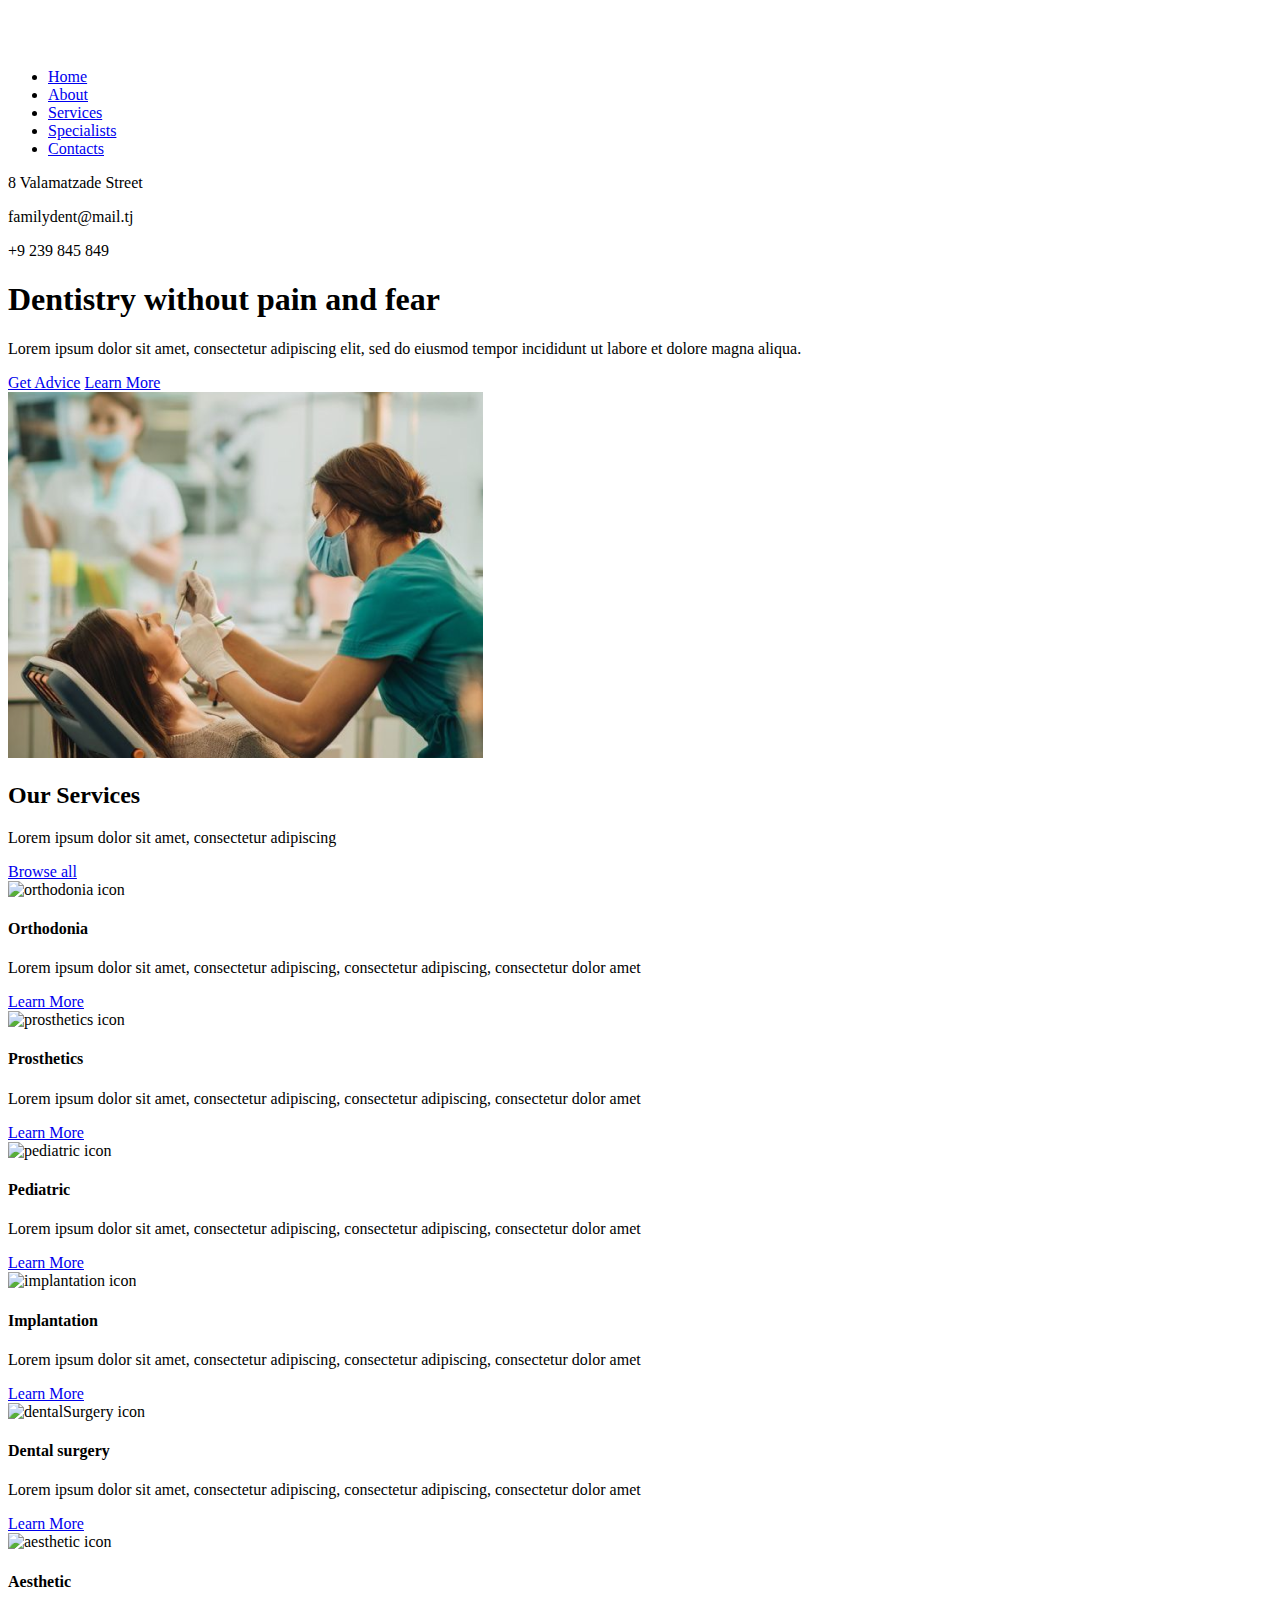
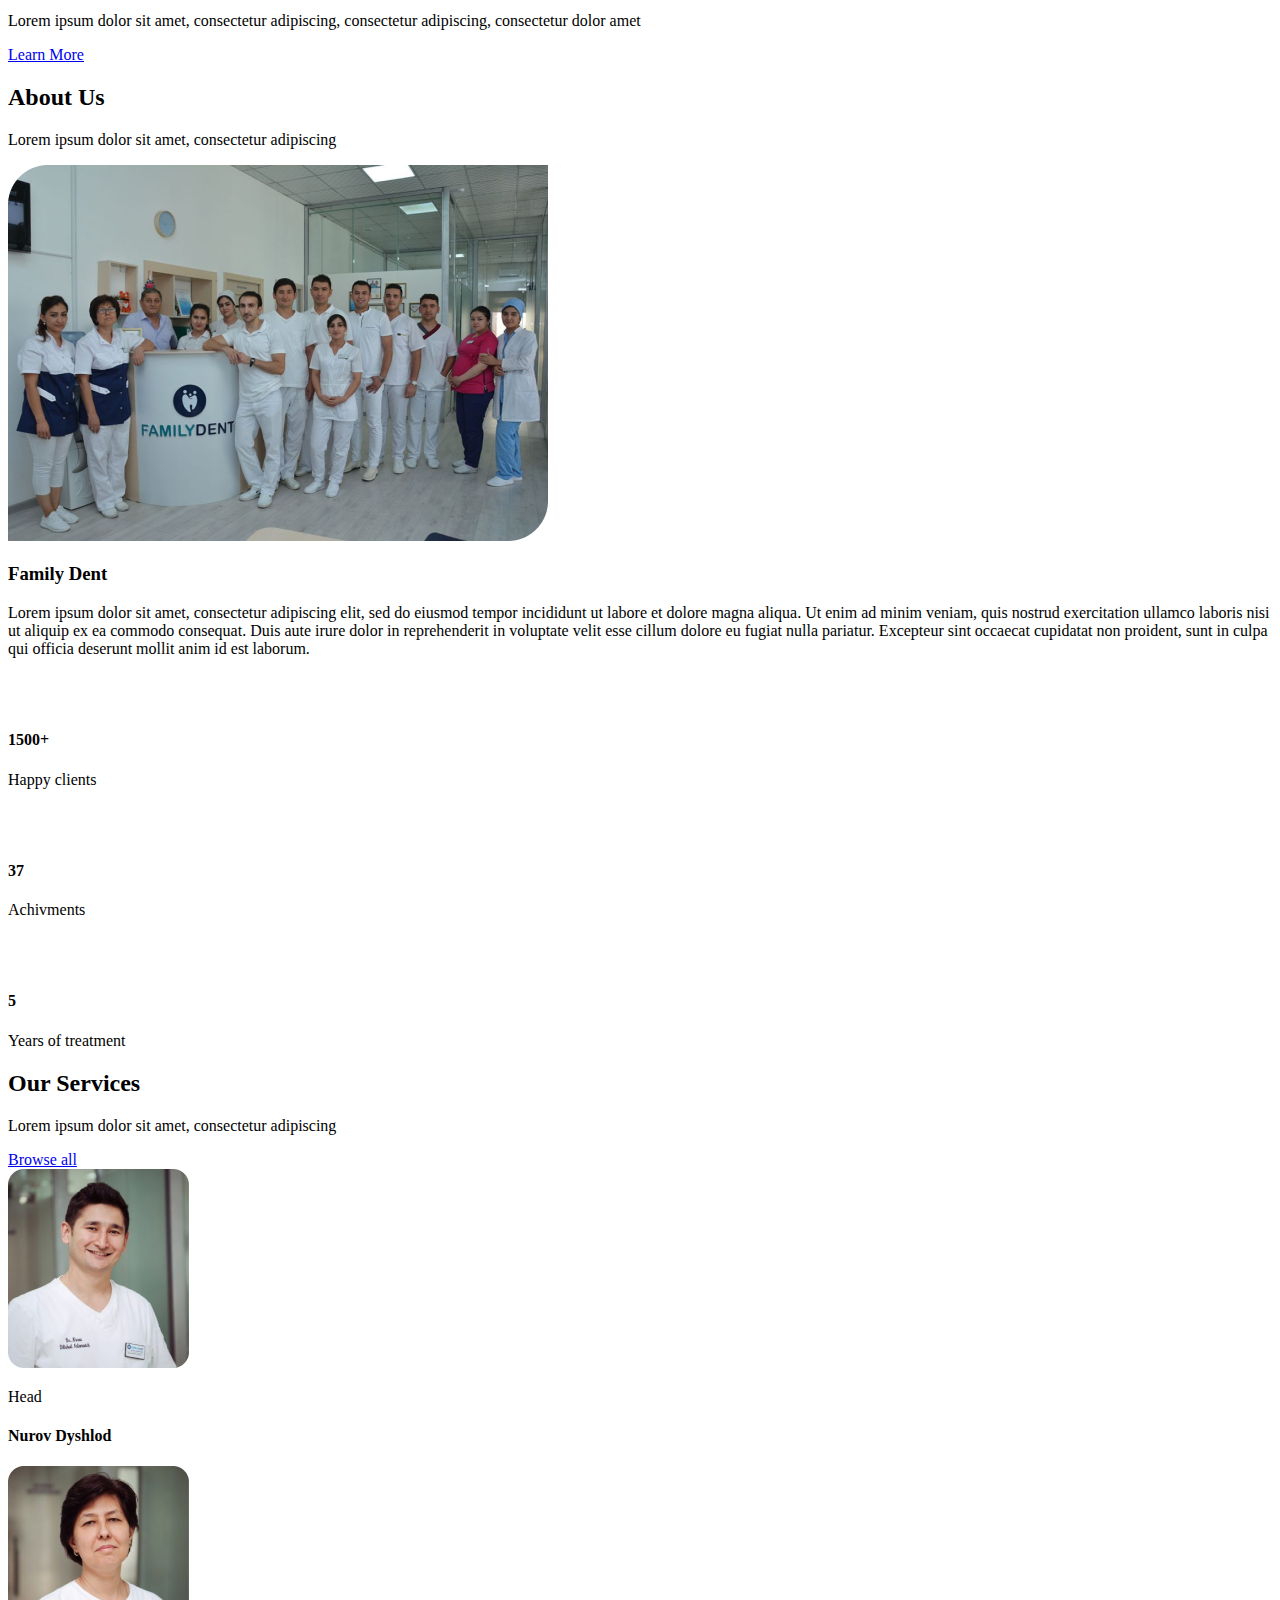
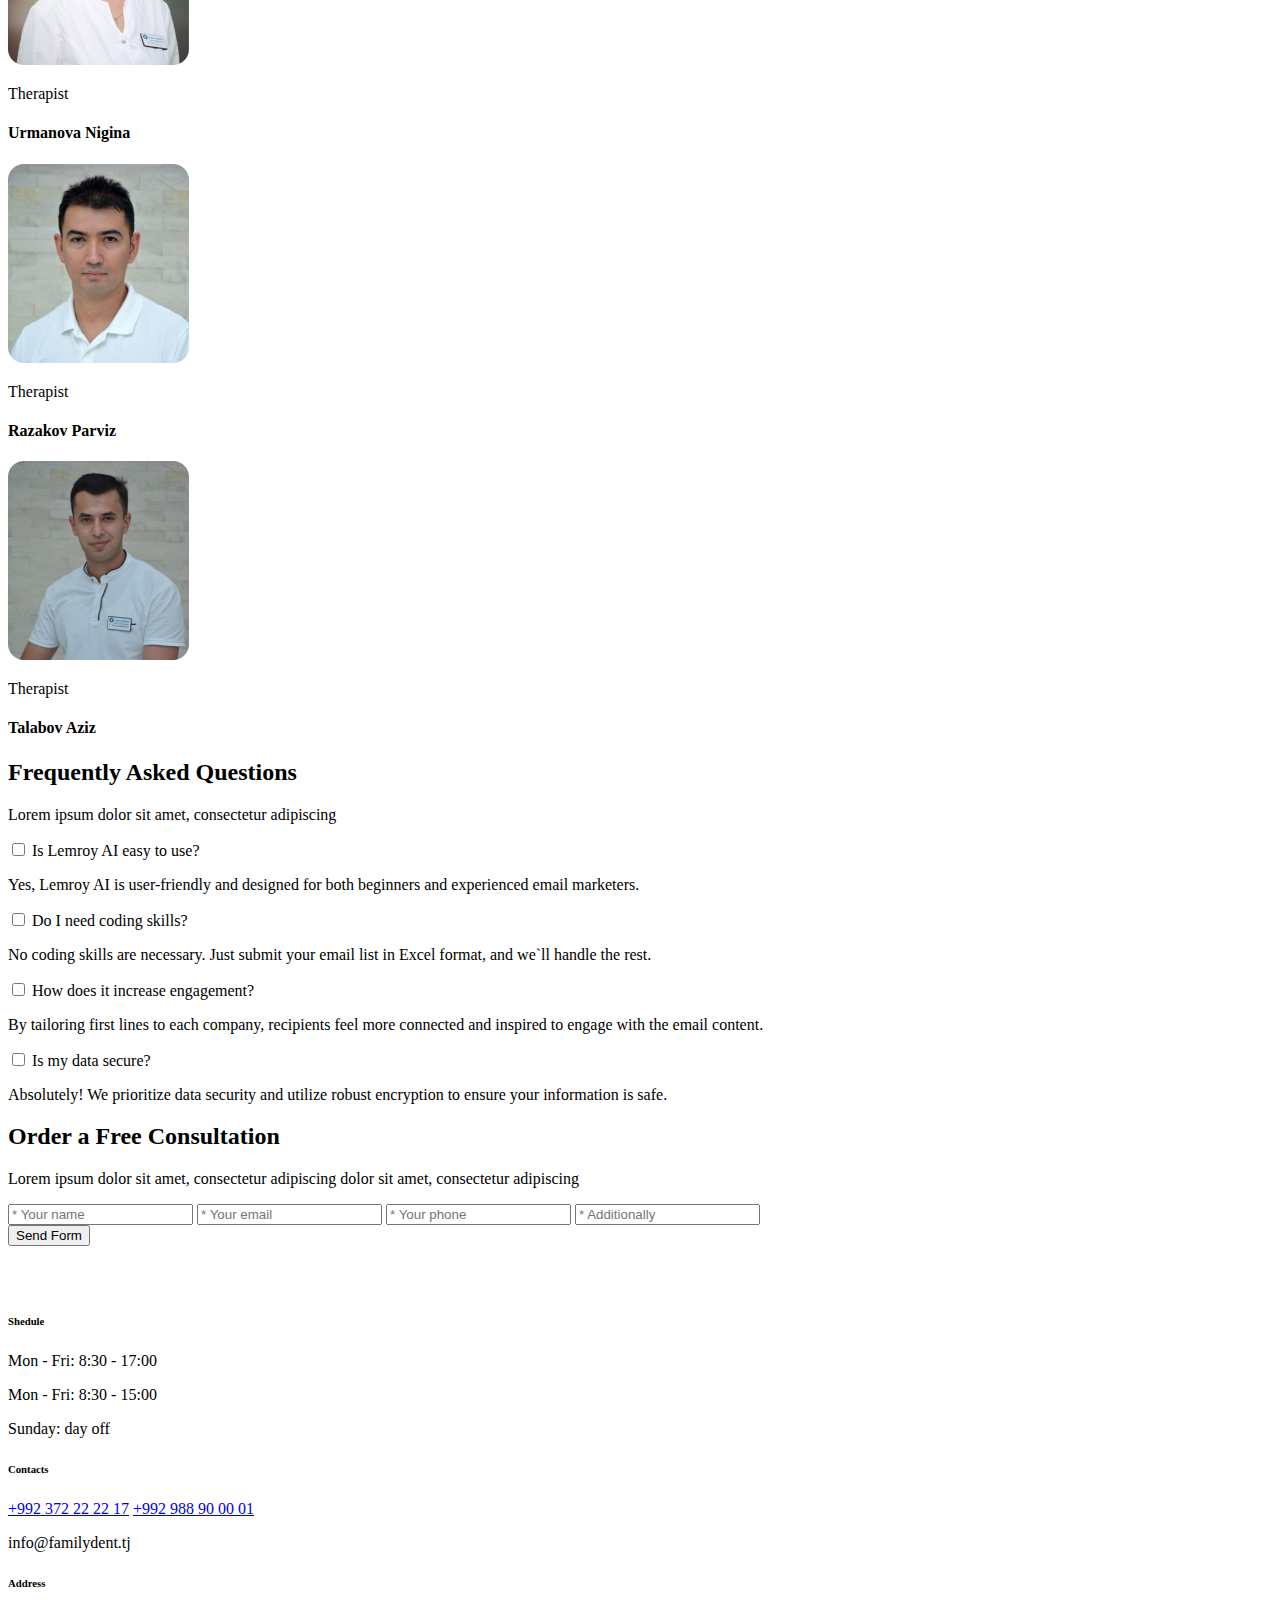
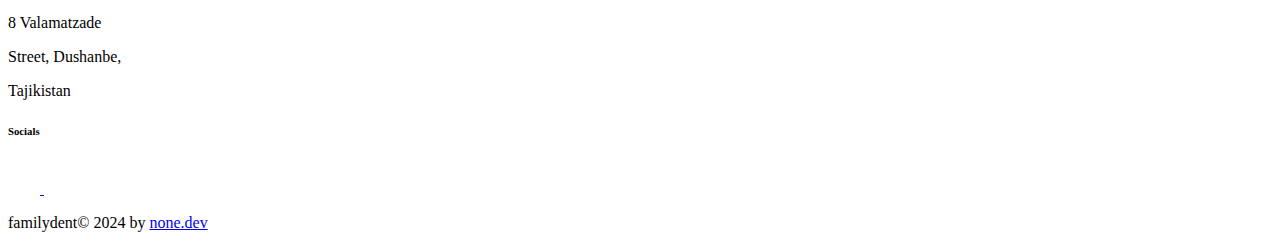
==== index.html @ 188c34fc "Write structure for home page" ====
<!DOCTYPE html>
<html lang="en">
  <head>
    <meta charset="UTF-8" />
    <meta name="viewport" content="width=device-width, initial-scale=1.0" />
    <title>Family Dent | Home</title>
    <link rel="preconnect" href="https://fonts.googleapis.com" />
    <link rel="preconnect" href="https://fonts.gstatic.com" crossorigin />
    <link
      href="https://fonts.googleapis.com/css2?family=Comfortaa:wght@300;400;500;600;700&family=Montserrat:wght@300;400&display=swap"
      rel="stylesheet"
    />
    <link rel="stylesheet" href="styles/specification.css" />
    <link rel="stylesheet" href="styles/styles.css" />
    <link rel="stylesheet" href="styles/responsive.css" />
  </head>
  <body>
    <header>
      <nav class="nav">
        <div class="container">
          <div class="nav__wrapper">
            <a href="/" class="nav__logo-link">
              <img src="images/Logo.svg" alt="logo" class="logo" />
            </a>

            <ul class="nav__links-wrapper">
              <li><a href="/" class="nav__links">Home</a></li>
              <li><a href="/about" class="nav__links">About</a></li>
              <li><a href="/services" class="nav__links">Services</a></li>
              <li><a href="/specialists" class="nav__links">Specialists</a></li>
              <li><a href="/contacts" class="nav__links">Contacts</a></li>
            </ul>

            <div class="nav__contactInfo">
              <p>8 Valamatzade Street</p>
              <p>familydent@mail.tj</p>
              <p>+9 239 845 849</p>
            </div>
          </div>
        </div>
      </nav>
    </header>

    <main>
      <!-- Offer -->

      <section class="offer">
        <div class="container">
          <div class="offer__wrapper">
            <div class="offer__info">
              <h1>Dentistry without pain and fear</h1>
              <p class="subtitle-white offer__subtitle">
                Lorem ipsum dolor sit amet, consectetur adipiscing elit, sed do
                eiusmod tempor incididunt ut labore et dolore magna aliqua.
              </p>
              <a href="#consultation" class="button-main">Get Advice</a>
              <a href="#about" class="button-ghost">Learn More</a>
            </div>

            <div class="offer__image-wrapper">
              <img src="images/index/offerImage.png" alt="dentistry image" class="offer__image"/>
            </div>
          </div>
        </div>
      </section>

      <!-- Services -->

      <section>
        <div class="container">
          <div class="block-head">
            <div class="block-head-info">
              <h2>Our Services</h2>
              <p class="subtitle-black">
                Lorem ipsum dolor sit amet, consectetur adipiscing
              </p>
            </div>
            <a href="/services" class="button-link">Browse all</a>
          </div>
          <div class="services__wrapper">
            <div class="services__block">
              <div class="services__block-head">
                <img src="images/orthodonia" alt="orthodonia icon" />
                <h4>Orthodonia</h4>
              </div>
              <p class="subtitle-white">
                Lorem ipsum dolor sit amet, consectetur adipiscing, consectetur
                adipiscing, consectetur dolor amet
              </p>
              <a href="/service-orthodonia" class="button-main">Learn More</a>
            </div>

            <div class="services__block">
              <div class="services__block-head">
                <img src="images/prosthetics" alt="prosthetics icon" />
                <h4>Prosthetics</h4>
              </div>
              <p class="subtitle-white">
                Lorem ipsum dolor sit amet, consectetur adipiscing, consectetur
                adipiscing, consectetur dolor amet
              </p>
              <a href="/service-prosthetics" class="button-main">Learn More</a>
            </div>

            <div class="services__block">
              <div class="services__block-head">
                <img src="images/pediatric " alt="pediatric icon" />
                <h4>Pediatric</h4>
              </div>
              <p class="subtitle-white">
                Lorem ipsum dolor sit amet, consectetur adipiscing, consectetur
                adipiscing, consectetur dolor amet
              </p>
              <a href="/service-pediatric" class="button-main">Learn More</a>
            </div>

            <div class="services__block">
              <div class="services__block-head">
                <img src="images/implantation" alt="implantation icon" />
                <h4>Implantation</h4>
              </div>
              <p class="subtitle-white">
                Lorem ipsum dolor sit amet, consectetur adipiscing, consectetur
                adipiscing, consectetur dolor amet
              </p>
              <a href="/service-implantation" class="button-main">Learn More</a>
            </div>

            <div class="services__block">
              <div class="services__block-head">
                <img src="images/dentalSurgery" alt="dentalSurgery icon" />
                <h4>Dental surgery</h4>
              </div>
              <p class="subtitle-white">
                Lorem ipsum dolor sit amet, consectetur adipiscing, consectetur
                adipiscing, consectetur dolor amet
              </p>
              <a href="/service-dentalSurgery" class="button-main"
                >Learn More</a
              >
            </div>

            <div class="services__block">
              <div class="services__block-head">
                <img src="images/aesthetic" alt="aesthetic icon" />
                <h4>Aesthetic</h4>
              </div>
              <p class="subtitle-white">
                Lorem ipsum dolor sit amet, consectetur adipiscing, consectetur
                adipiscing, consectetur dolor amet
              </p>
              <a href="/service-aesthetic" class="button-main">Learn More</a>
            </div>
          </div>
        </div>
      </section>

      <!-- About -->

      <section>
        <div class="container">
          <div class="about__head">
            <h2>About Us</h2>
            <p class="subtitle-white">
              Lorem ipsum dolor sit amet, consectetur adipiscing
            </p>
          </div>

          <div class="about__wrapper">
            <div class="about__image-wrapper">
              <img
                src="images/index/AboutImage.png"
                alt="dentistry specialists image"
              />
            </div>

            <div class="about__info-wrapper">
              <h3>Family Dent</h3>
              <p class="subtitlse-white">
                Lorem ipsum dolor sit amet, consectetur adipiscing elit, sed do
                eiusmod tempor incididunt ut labore et dolore magna aliqua. Ut
                enim ad minim veniam, quis nostrud exercitation ullamco laboris
                nisi ut aliquip ex ea commodo consequat. Duis aute irure dolor
                in reprehenderit in voluptate velit esse cillum dolore eu fugiat
                nulla pariatur. Excepteur sint occaecat cupidatat non proident,
                sunt in culpa qui officia deserunt mollit anim id est laborum.
              </p>
              <div class="about__stats-wrapper">
                <div class="about__stats">
                  <img
                    src="images/icons/earth.png"
                    alt="earth icon"
                    class="about__stats-icon"
                  />
                  <div class="about__stats-info">
                    <h4>1500+</h4>
                    <p class="subtitles-white">Happy clients</p>
                  </div>
                </div>

                <div class="about__stats">
                  <img
                    src="images/icons/achivements.png"
                    alt="achivments icon"
                    class="about__stats-icon"
                  />
                  <div class="about__stats-info">
                    <h4>37</h4>
                    <p class="subtitles-white">Achivments</p>
                  </div>
                </div>

                <div class="about__stats">
                  <img
                    src="images/icons/heart-hand.png"
                    alt="heart-hand icon"
                    class="about__stats-icon"
                  />
                  <div class="about__stats-info">
                    <h4>5</h4>
                    <p class="subtitles-white">Years of treatment</p>
                  </div>
                </div>
              </div>
            </div>
          </div>
        </div>
      </section>

      <!-- Staff -->

      <section>
        <div class="container">
          <div class="block-head">
            <div class="block-head-info">
              <h2>Our Services</h2>
              <p class="subtitle-black">
                Lorem ipsum dolor sit amet, consectetur adipiscing
              </p>
            </div>
            <a href="/specialists" class="button-link">Browse all</a>
          </div>
          <div class="staff__wrapper">
            <div class="staff__block">
              <img
                src="images/specialists/NurovDyshlod.jpg"
                alt="Nurov Dyshlod"
              />
              <p class="sbutitle-white">Head</p>
              <h4 class="staff__block-title">Nurov Dyshlod</h4>
            </div>

            <div class="staff__block">
              <img
                src="images/specialists/UrmanovaNigina.jpg"
                alt="Urmanova Nigina"
              />
              <p class="sbutitle-white">Therapist</p>
              <h4 class="staff__block-title">Urmanova Nigina</h4>
            </div>

            <div class="staff__block">
              <img
                src="images/specialists/RazakovParviz.jpg"
                alt="Razakov Parviz "
              />
              <p class="sbutitle-white">Therapist</p>
              <h4 class="staff__block-title">Razakov Parviz</h4>
            </div>

            <div class="staff__block">
              <img
                src="images/specialists/TalabovAziz.jpg"
                alt="Talabov Aziz"
              />
              <p class="sbutitle-white">Therapist</p>
              <h4 class="staff__block-title">Talabov Aziz</h4>
            </div>
          </div>
        </div>
      </section>

      <!-- FAQ -->

      <section>
        <div class="container">
          <h2>Frequently Asked Questions</h2>
          <p class="subtitle-black">
            Lorem ipsum dolor sit amet, consectetur adipiscing
          </p>
          <div class="accordion">
            <div class="tab">
              <input type="checkbox" name="accordion-1" id="cb1" />
              <label for="cb1" class="tab__label"
                >Is Lemroy AI easy to use?</label
              >
              <div class="tab__content">
                <p>
                  Yes, Lemroy AI is user-friendly and designed for both
                  beginners and experienced email marketers.
                </p>
              </div>
            </div>
            <div class="tab">
              <input type="checkbox" name="accordion-1" id="cb2" />
              <label for="cb2" class="tab__label"
                >Do I need coding skills?</label
              >
              <div class="tab__content">
                <p>
                  No coding skills are necessary. Just submit your email list in
                  Excel format, and we`ll handle the rest.
                </p>
              </div>
            </div>
            <div class="tab">
              <input type="checkbox" name="accordion-1" id="cb3" />
              <label for="cb3" class="tab__label"
                >How does it increase engagement?</label
              >
              <div class="tab__content">
                <p>
                  By tailoring first lines to each company, recipients feel more
                  connected and inspired to engage with the email content.
                </p>
              </div>
            </div>
            <div class="tab">
              <input type="checkbox" name="accordion-1" id="cb4" />
              <label for="cb4" class="tab__label">Is my data secure?</label>
              <div class="tab__content">
                <p>
                  Absolutely! We prioritize data security and utilize robust
                  encryption to ensure your information is safe.
                </p>
              </div>
            </div>
          </div>
        </div>
      </section>

      <!-- Call -->

      <section id="consultation">
        <div class="container">
          <div class="call__head">
            <h2>Order a Free Consultation</h2>
            <p class="subtitle-white">
              Lorem ipsum dolor sit amet, consectetur adipiscing dolor sit amet,
              consectetur adipiscing
            </p>
          </div>

          <form class="call__form">
            <div class="call__form-wrapper">
              <input
                type="text"
                placeholder="* Your name"
                class="call__form-input"
              />
              <input
                type="text"
                placeholder="* Your email"
                class="call__form-input"
              />
              <input
                type="text"
                placeholder="* Your phone"
                class="call__form-input"
              />
              <input
                type="text"
                placeholder="* Additionally"
                class="call__form-input"
              />
            </div>
            <button class="button-main">Send Form</button>
          </form>
        </div>
      </section>
    </main>

    <footer>
      <div class="container">
        <div class="footer__wrapper">
          <a href="/" class="nav__logo-link">
            <img src="images/Logo.svg" alt="logo" class="logo" />
          </a>
          <div>
            <h6>Shedule</h6>
            <p class="subtitle-white">Mon - Fri: 8:30 - 17:00</p>
            <p class="subtitle-white">Mon - Fri: 8:30 - 15:00</p>
            <p class="subtitle-white">Sunday: day off</p>
          </div>
          <div>
            <h6>Contacts</h6>
            <a href="tel:+992372222217" class="subtitle-white"
              >+992 372 22 22 17</a
            >
            <a href="tel:+992988900001" class="subtitle-white"
              >+992 988 90 00 01</a
            >
            <p class="subtitle-white">info@familydent.tj</p>
          </div>
          <div>
            <h6>Address</h6>
            <p class="subtitle-white">8 Valamatzade</p>
            <p class="subtitle-white">Street, Dushanbe,</p>
            <p class="subtitle-white">Tajikistan</p>
          </div>
          <div>
            <h6>Socials</h6>
            <a target="_blank" href="/" class="">
              <img src="images/icons/instagram.png" alt="instagram icon" class="footer__icon" />
            </a>
            <a target="_blank" href="/" class="">
              <img src="images/icons/facebook.png" alt="facebook icon" class="footer__icon" />
            </a>
          </div>
        </div>
        <div class="footer__line"></div>
        <p class="subtitle-white">familydent© 2024 by <a target="_blank" href="https://t.me/nonedevv">none.dev</a></p>
      </div>
    </footer>
  </body>
</html>
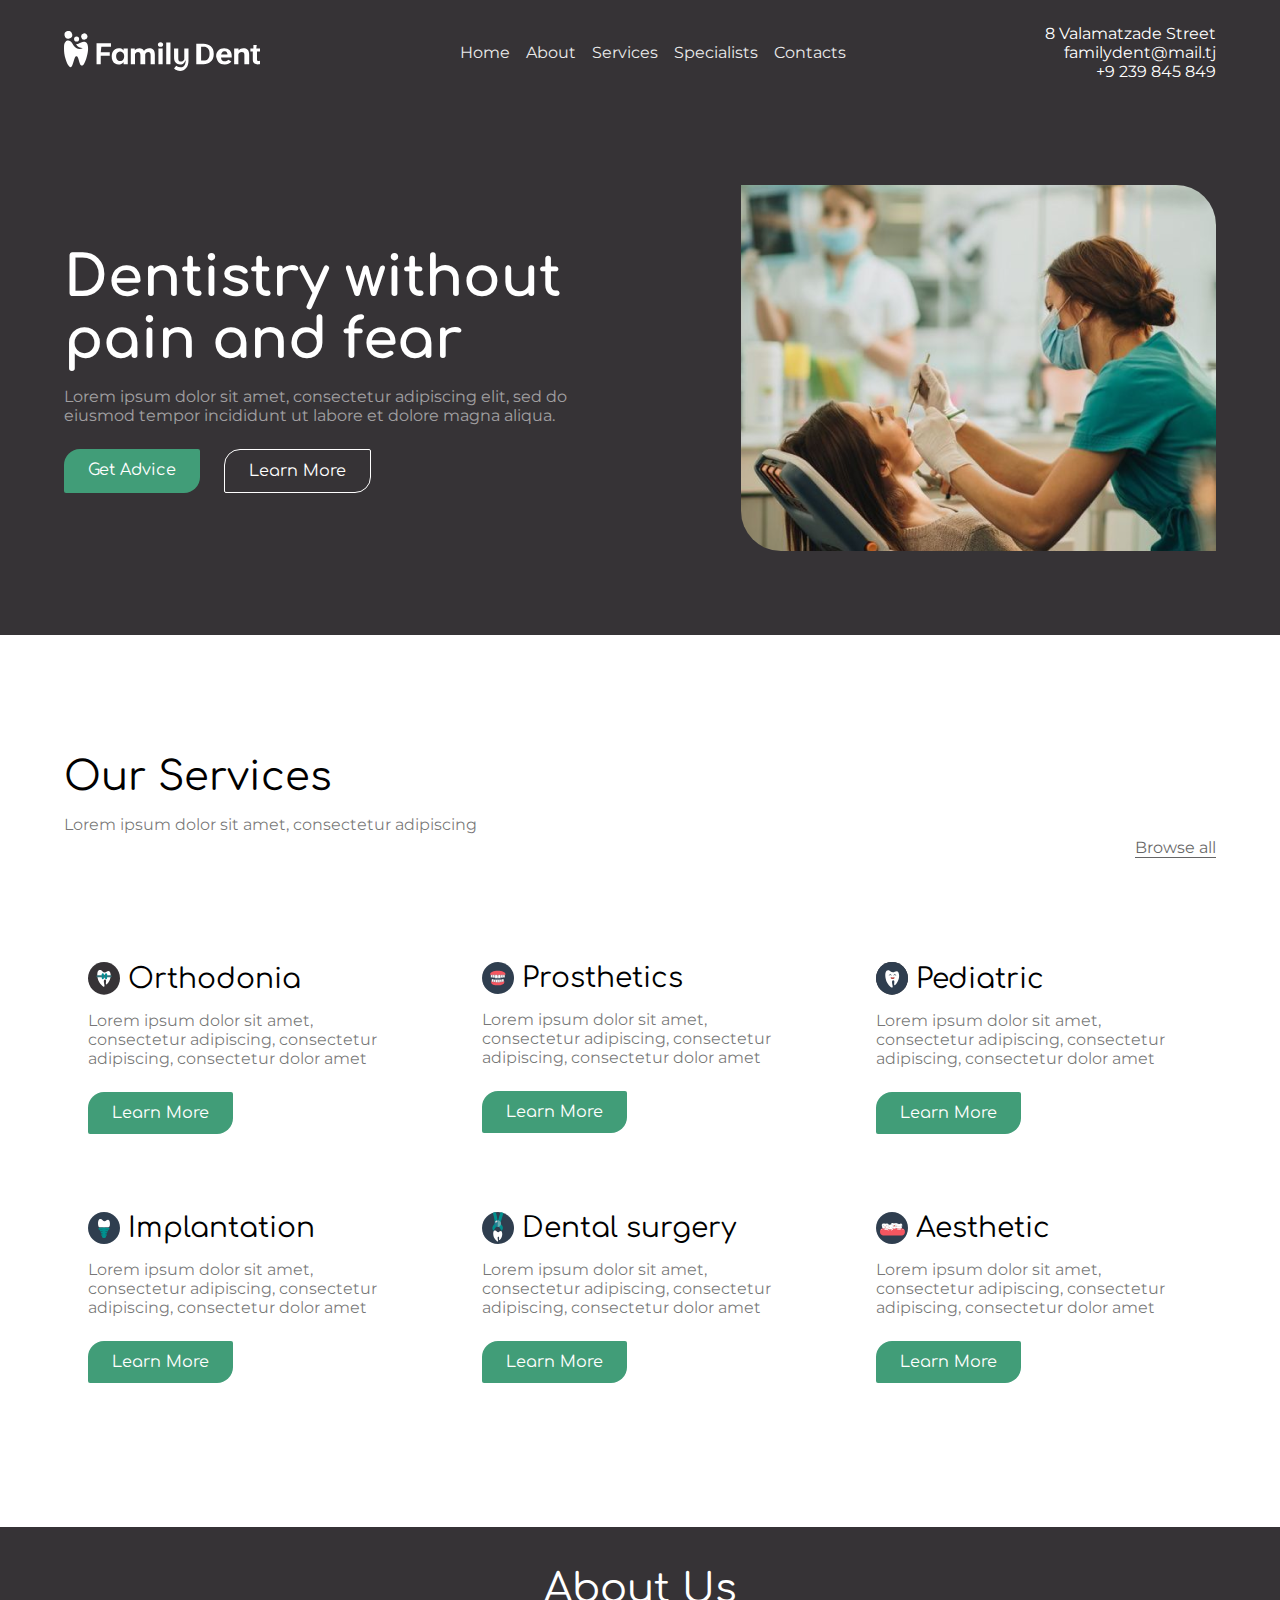
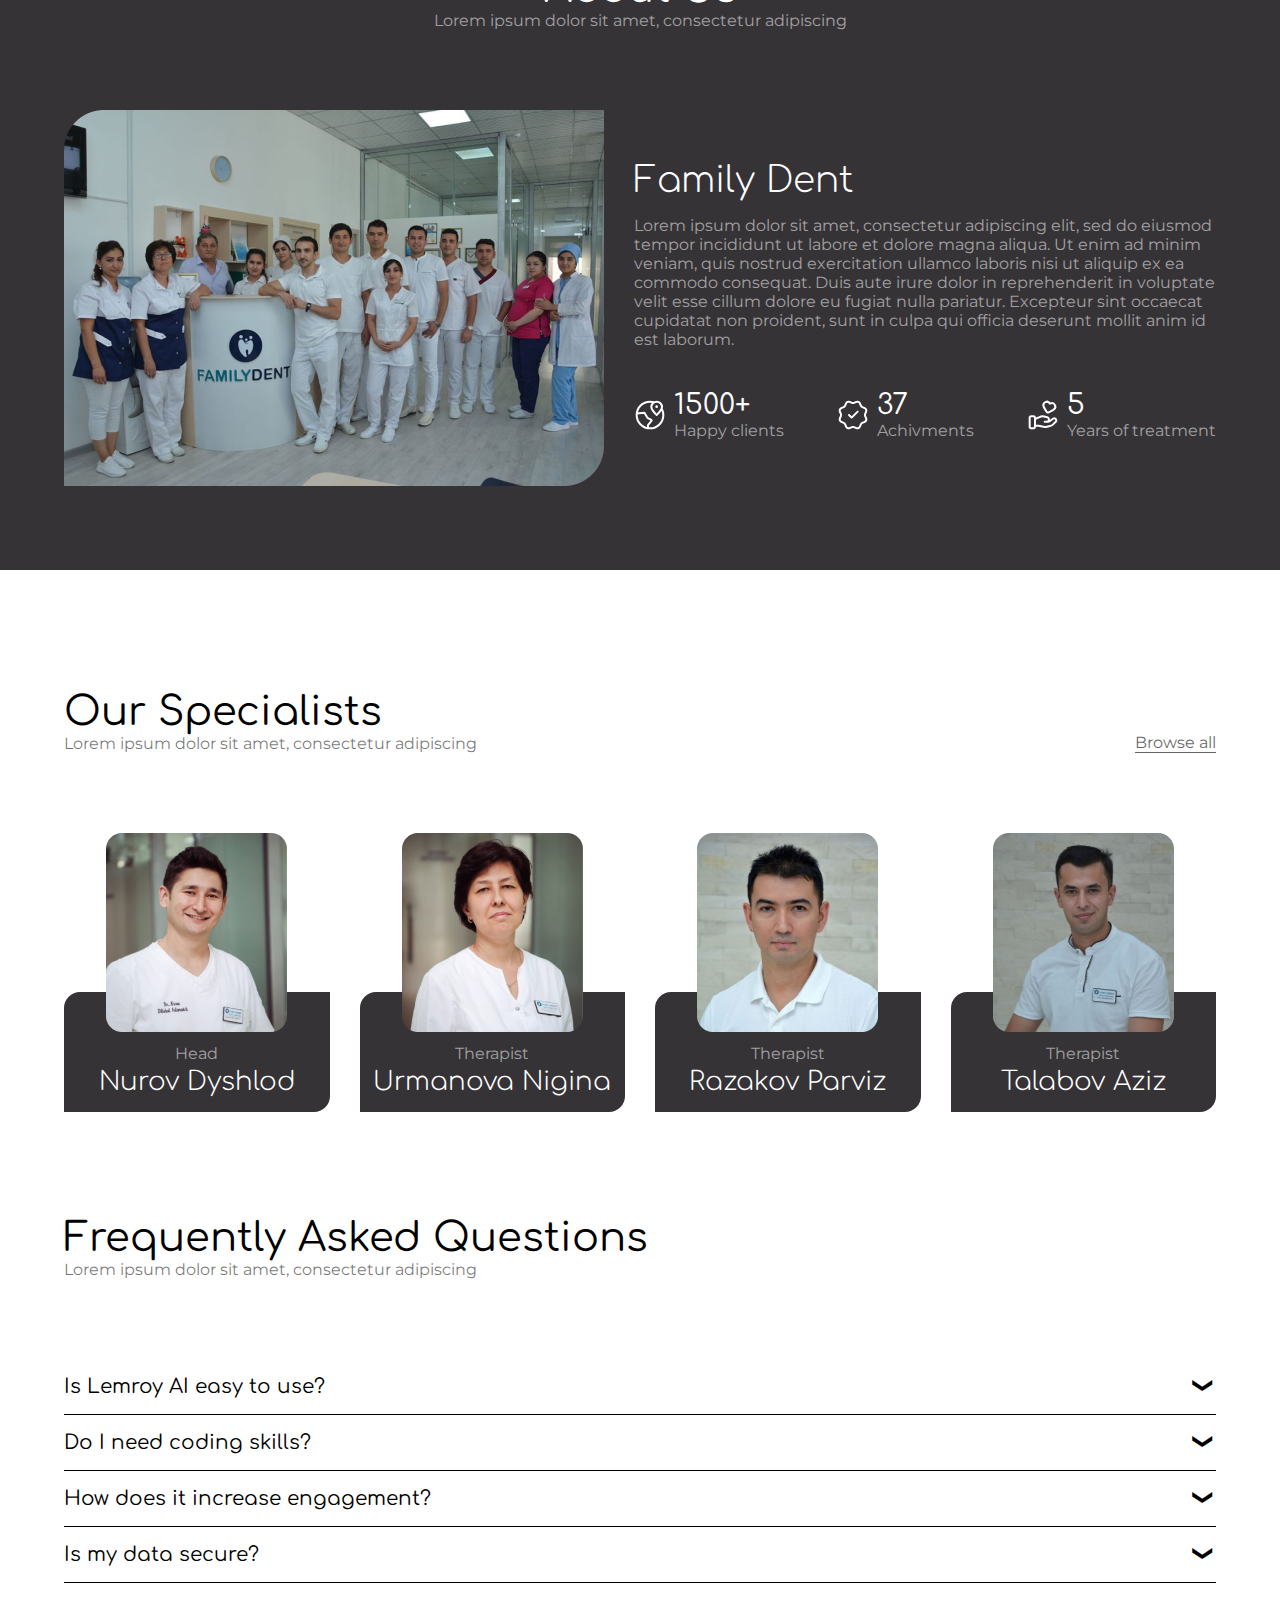
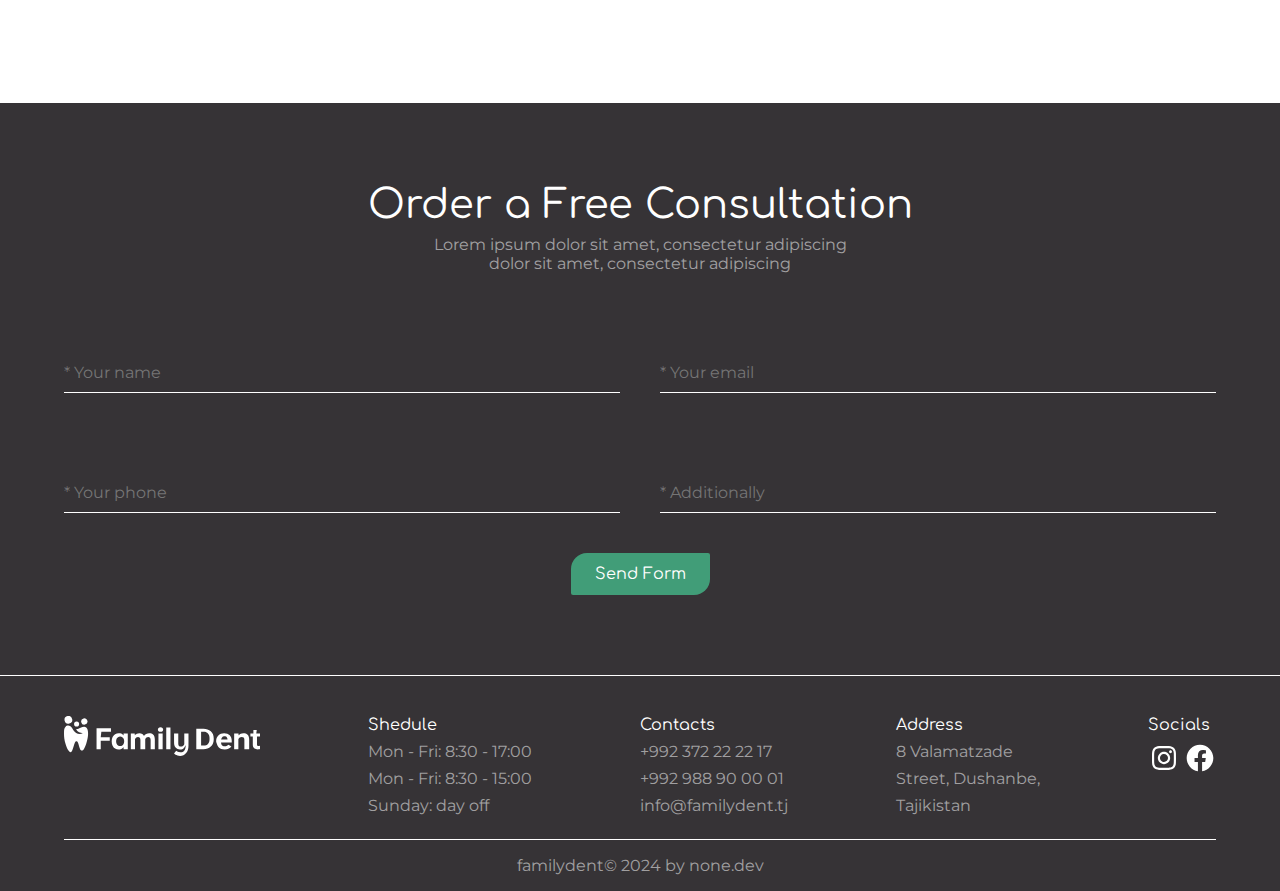
==== commit d0ec0e7a: "Develop styles and adaptive for home page" ====
--- a/index.html
+++ b/index.html
@@ -53,12 +53,18 @@
                 Lorem ipsum dolor sit amet, consectetur adipiscing elit, sed do
                 eiusmod tempor incididunt ut labore et dolore magna aliqua.
               </p>
-              <a href="#consultation" class="button-main">Get Advice</a>
-              <a href="#about" class="button-ghost">Learn More</a>
+              <div class="offer__button-wrapper">
+                <a href="#consultation" class="button-main">Get Advice</a>
+                <a href="#about" class="button-ghost">Learn More</a>
+              </div>
             </div>
 
             <div class="offer__image-wrapper">
-              <img src="images/index/offerImage.png" alt="dentistry image" class="offer__image"/>
+              <img
+                src="images/index/offerImage.png"
+                alt="dentistry image"
+                class="offer__image"
+              />
             </div>
           </div>
         </div>
@@ -66,12 +72,12 @@
 
       <!-- Services -->
 
-      <section>
+      <section class="services">
         <div class="container">
           <div class="block-head">
             <div class="block-head-info">
               <h2>Our Services</h2>
-              <p class="subtitle-black">
+              <p class="subtitle-dark services__block-subtitle">
                 Lorem ipsum dolor sit amet, consectetur adipiscing
               </p>
             </div>
@@ -80,76 +86,104 @@
           <div class="services__wrapper">
             <div class="services__block">
               <div class="services__block-head">
-                <img src="images/orthodonia" alt="orthodonia icon" />
+                <img
+                  src="images/services/orthodonia.svg"
+                  alt="orthodonia icon"
+                />
                 <h4>Orthodonia</h4>
               </div>
-              <p class="subtitle-white">
-                Lorem ipsum dolor sit amet, consectetur adipiscing, consectetur
-                adipiscing, consectetur dolor amet
-              </p>
-              <a href="/service-orthodonia" class="button-main">Learn More</a>
-            </div>
-
-            <div class="services__block">
-              <div class="services__block-head">
-                <img src="images/prosthetics" alt="prosthetics icon" />
+              <p class="subtitle-dark services__block-subtitle">
+                Lorem ipsum dolor sit amet, consectetur adipiscing, consectetur
+                adipiscing, consectetur dolor amet
+              </p>
+              <a href="/service-orthodonia" class="button-main services__button"
+                >Learn More</a
+              >
+            </div>
+
+            <div class="services__block">
+              <div class="services__block-head">
+                <img
+                  src="images/services/prosthetics.svg"
+                  alt="prosthetics icon"
+                />
                 <h4>Prosthetics</h4>
               </div>
-              <p class="subtitle-white">
-                Lorem ipsum dolor sit amet, consectetur adipiscing, consectetur
-                adipiscing, consectetur dolor amet
-              </p>
-              <a href="/service-prosthetics" class="button-main">Learn More</a>
-            </div>
-
-            <div class="services__block">
-              <div class="services__block-head">
-                <img src="images/pediatric " alt="pediatric icon" />
+              <p class="subtitle-dark services__block-subtitle">
+                Lorem ipsum dolor sit amet, consectetur adipiscing, consectetur
+                adipiscing, consectetur dolor amet
+              </p>
+              <a
+                href="/service-prosthetics"
+                class="button-main services__button"
+                >Learn More</a
+              >
+            </div>
+
+            <div class="services__block">
+              <div class="services__block-head">
+                <img src="images/services/pediatric.svg" alt="pediatric icon" />
                 <h4>Pediatric</h4>
               </div>
-              <p class="subtitle-white">
-                Lorem ipsum dolor sit amet, consectetur adipiscing, consectetur
-                adipiscing, consectetur dolor amet
-              </p>
-              <a href="/service-pediatric" class="button-main">Learn More</a>
-            </div>
-
-            <div class="services__block">
-              <div class="services__block-head">
-                <img src="images/implantation" alt="implantation icon" />
+              <p class="subtitle-dark services__block-subtitle">
+                Lorem ipsum dolor sit amet, consectetur adipiscing, consectetur
+                adipiscing, consectetur dolor amet
+              </p>
+              <a href="/service-pediatric" class="button-main services__button"
+                >Learn More</a
+              >
+            </div>
+
+            <div class="services__block">
+              <div class="services__block-head">
+                <img
+                  src="images/services/implantation.svg"
+                  alt="implantation icon"
+                />
                 <h4>Implantation</h4>
               </div>
-              <p class="subtitle-white">
-                Lorem ipsum dolor sit amet, consectetur adipiscing, consectetur
-                adipiscing, consectetur dolor amet
-              </p>
-              <a href="/service-implantation" class="button-main">Learn More</a>
-            </div>
-
-            <div class="services__block">
-              <div class="services__block-head">
-                <img src="images/dentalSurgery" alt="dentalSurgery icon" />
+              <p class="subtitle-dark services__block-subtitle">
+                Lorem ipsum dolor sit amet, consectetur adipiscing, consectetur
+                adipiscing, consectetur dolor amet
+              </p>
+              <a
+                href="/service-implantation"
+                class="button-main services__button"
+                >Learn More</a
+              >
+            </div>
+
+            <div class="services__block">
+              <div class="services__block-head">
+                <img
+                  src="images/services/dentalSurge.svg"
+                  alt="dentalSurgery icon"
+                />
                 <h4>Dental surgery</h4>
               </div>
-              <p class="subtitle-white">
-                Lorem ipsum dolor sit amet, consectetur adipiscing, consectetur
-                adipiscing, consectetur dolor amet
-              </p>
-              <a href="/service-dentalSurgery" class="button-main"
-                >Learn More</a
-              >
-            </div>
-
-            <div class="services__block">
-              <div class="services__block-head">
-                <img src="images/aesthetic" alt="aesthetic icon" />
+              <p class="subtitle-dark services__block-subtitle">
+                Lorem ipsum dolor sit amet, consectetur adipiscing, consectetur
+                adipiscing, consectetur dolor amet
+              </p>
+              <a
+                href="/service-dentalSurgery"
+                class="button-main services__button"
+                >Learn More</a
+              >
+            </div>
+
+            <div class="services__block">
+              <div class="services__block-head">
+                <img src="images/services/aesthetic.svg" alt="aesthetic icon" />
                 <h4>Aesthetic</h4>
               </div>
-              <p class="subtitle-white">
-                Lorem ipsum dolor sit amet, consectetur adipiscing, consectetur
-                adipiscing, consectetur dolor amet
-              </p>
-              <a href="/service-aesthetic" class="button-main">Learn More</a>
+              <p class="subtitle-dark services__block-subtitle">
+                Lorem ipsum dolor sit amet, consectetur adipiscing, consectetur
+                adipiscing, consectetur dolor amet
+              </p>
+              <a href="/service-aesthetic" class="button-main services__button"
+                >Learn More</a
+              >
             </div>
           </div>
         </div>
@@ -157,7 +191,7 @@
 
       <!-- About -->
 
-      <section>
+      <section id="about" class="about">
         <div class="container">
           <div class="about__head">
             <h2>About Us</h2>
@@ -171,12 +205,13 @@
               <img
                 src="images/index/AboutImage.png"
                 alt="dentistry specialists image"
+                class="about__image"
               />
             </div>
 
             <div class="about__info-wrapper">
-              <h3>Family Dent</h3>
-              <p class="subtitlse-white">
+              <h3 class="about__info-title">Family Dent</h3>
+              <p class="subtitle-white about__subtitle">
                 Lorem ipsum dolor sit amet, consectetur adipiscing elit, sed do
                 eiusmod tempor incididunt ut labore et dolore magna aliqua. Ut
                 enim ad minim veniam, quis nostrud exercitation ullamco laboris
@@ -188,37 +223,37 @@
               <div class="about__stats-wrapper">
                 <div class="about__stats">
                   <img
-                    src="images/icons/earth.png"
+                    src="images/icons/earth.svg"
                     alt="earth icon"
                     class="about__stats-icon"
                   />
                   <div class="about__stats-info">
                     <h4>1500+</h4>
-                    <p class="subtitles-white">Happy clients</p>
+                    <p class="subtitle-white">Happy clients</p>
                   </div>
                 </div>
 
                 <div class="about__stats">
                   <img
-                    src="images/icons/achivements.png"
+                    src="images/icons/achivments.svg"
                     alt="achivments icon"
                     class="about__stats-icon"
                   />
                   <div class="about__stats-info">
                     <h4>37</h4>
-                    <p class="subtitles-white">Achivments</p>
+                    <p class="subtitle-white">Achivments</p>
                   </div>
                 </div>
 
                 <div class="about__stats">
                   <img
-                    src="images/icons/heart-hand.png"
+                    src="images/icons/heart-hand.svg"
                     alt="heart-hand icon"
                     class="about__stats-icon"
                   />
                   <div class="about__stats-info">
                     <h4>5</h4>
-                    <p class="subtitles-white">Years of treatment</p>
+                    <p class="subtitle-white">Years of treatment</p>
                   </div>
                 </div>
               </div>
@@ -229,12 +264,12 @@
 
       <!-- Staff -->
 
-      <section>
+      <section class="staff">
         <div class="container">
           <div class="block-head">
             <div class="block-head-info">
-              <h2>Our Services</h2>
-              <p class="subtitle-black">
+              <h2>Our Specialists</h2>
+              <p class="subtitle-dark">
                 Lorem ipsum dolor sit amet, consectetur adipiscing
               </p>
             </div>
@@ -243,38 +278,42 @@
           <div class="staff__wrapper">
             <div class="staff__block">
               <img
-                src="images/specialists/NurovDyshlod.jpg"
+                src="images/specialists/Family Dent 320x480 1.png"
                 alt="Nurov Dyshlod"
-              />
-              <p class="sbutitle-white">Head</p>
-              <h4 class="staff__block-title">Nurov Dyshlod</h4>
+                class="staff__image"
+              />
+              <p class="subtitle-white staff__role">Head</p>
+              <h5 class="staff__block-title">Nurov Dyshlod</h5>
             </div>
 
             <div class="staff__block">
               <img
-                src="images/specialists/UrmanovaNigina.jpg"
+                src="images/specialists/IMG_0979-25-07-19-05-45-320x480 1.png"
                 alt="Urmanova Nigina"
-              />
-              <p class="sbutitle-white">Therapist</p>
-              <h4 class="staff__block-title">Urmanova Nigina</h4>
+                class="staff__image"
+              />
+              <p class="subtitle-white staff__role">Therapist</p>
+              <h5 class="staff__block-title">Urmanova Nigina</h5>
             </div>
 
             <div class="staff__block">
               <img
-                src="images/specialists/RazakovParviz.jpg"
+                src="images/specialists/Vrach 5 320x480 1.png"
                 alt="Razakov Parviz "
-              />
-              <p class="sbutitle-white">Therapist</p>
-              <h4 class="staff__block-title">Razakov Parviz</h4>
+                class="staff__image"
+              />
+              <p class="subtitle-white staff__role">Therapist</p>
+              <h5 class="staff__block-title">Razakov Parviz</h5>
             </div>
 
             <div class="staff__block">
               <img
-                src="images/specialists/TalabovAziz.jpg"
+                src="images/specialists/Talabov Aziz Dentist 1.png"
                 alt="Talabov Aziz"
-              />
-              <p class="sbutitle-white">Therapist</p>
-              <h4 class="staff__block-title">Talabov Aziz</h4>
+                class="staff__image"
+              />
+              <p class="subtitle-white staff__role">Therapist</p>
+              <h5 class="staff__block-title">Talabov Aziz</h5>
             </div>
           </div>
         </div>
@@ -282,19 +321,24 @@
 
       <!-- FAQ -->
 
-      <section>
-        <div class="container">
-          <h2>Frequently Asked Questions</h2>
-          <p class="subtitle-black">
-            Lorem ipsum dolor sit amet, consectetur adipiscing
-          </p>
+      <section class="faq">
+        <div class="container">
+          <div class="block-head">
+            <div>
+              <h2>Frequently Asked Questions</h2>
+              <p class="subtitle-dark">
+                Lorem ipsum dolor sit amet, consectetur adipiscing
+              </p>
+            </div>
+          </div>
+
           <div class="accordion">
             <div class="tab">
               <input type="checkbox" name="accordion-1" id="cb1" />
               <label for="cb1" class="tab__label"
                 >Is Lemroy AI easy to use?</label
               >
-              <div class="tab__content">
+              <div class="tab__content subtitle-dark">
                 <p>
                   Yes, Lemroy AI is user-friendly and designed for both
                   beginners and experienced email marketers.
@@ -306,7 +350,7 @@
               <label for="cb2" class="tab__label"
                 >Do I need coding skills?</label
               >
-              <div class="tab__content">
+              <div class="tab__content subtitle-dark">
                 <p>
                   No coding skills are necessary. Just submit your email list in
                   Excel format, and we`ll handle the rest.
@@ -318,7 +362,7 @@
               <label for="cb3" class="tab__label"
                 >How does it increase engagement?</label
               >
-              <div class="tab__content">
+              <div class="tab__content subtitle-dark">
                 <p>
                   By tailoring first lines to each company, recipients feel more
                   connected and inspired to engage with the email content.
@@ -328,7 +372,7 @@
             <div class="tab">
               <input type="checkbox" name="accordion-1" id="cb4" />
               <label for="cb4" class="tab__label">Is my data secure?</label>
-              <div class="tab__content">
+              <div class="tab__content subtitle-dark">
                 <p>
                   Absolutely! We prioritize data security and utilize robust
                   encryption to ensure your information is safe.
@@ -341,11 +385,11 @@
 
       <!-- Call -->
 
-      <section id="consultation">
+      <section id="consultation" class="call">
         <div class="container">
           <div class="call__head">
             <h2>Order a Free Consultation</h2>
-            <p class="subtitle-white">
+            <p class="subtitle-white call__subtitle">
               Lorem ipsum dolor sit amet, consectetur adipiscing dolor sit amet,
               consectetur adipiscing
             </p>
@@ -380,46 +424,57 @@
       </section>
     </main>
 
-    <footer>
+    <footer class="footer">
       <div class="container">
         <div class="footer__wrapper">
-          <a href="/" class="nav__logo-link">
+          <a href="/" class="footer__logo-link">
             <img src="images/Logo.svg" alt="logo" class="logo" />
           </a>
-          <div>
+          <div class="footer__block">
             <h6>Shedule</h6>
             <p class="subtitle-white">Mon - Fri: 8:30 - 17:00</p>
             <p class="subtitle-white">Mon - Fri: 8:30 - 15:00</p>
             <p class="subtitle-white">Sunday: day off</p>
           </div>
-          <div>
+          <div class="footer__block">
             <h6>Contacts</h6>
-            <a href="tel:+992372222217" class="subtitle-white"
+            <a href="tel:+992372222217" class="subtitle-white footer__phoneLink"
               >+992 372 22 22 17</a
             >
-            <a href="tel:+992988900001" class="subtitle-white"
+            <a href="tel:+992988900001" class="subtitle-white footer__phoneLink"
               >+992 988 90 00 01</a
             >
             <p class="subtitle-white">info@familydent.tj</p>
           </div>
-          <div>
+          <div class="footer__block">
             <h6>Address</h6>
             <p class="subtitle-white">8 Valamatzade</p>
             <p class="subtitle-white">Street, Dushanbe,</p>
             <p class="subtitle-white">Tajikistan</p>
           </div>
-          <div>
+          <div class="footer__socials-wrapper">
             <h6>Socials</h6>
-            <a target="_blank" href="/" class="">
-              <img src="images/icons/instagram.png" alt="instagram icon" class="footer__icon" />
+            <a target="_blank" href="/">
+              <img
+                src="images/icons/instagram.svg"
+                alt="instagram icon"
+                class="footer__icon"
+              />
             </a>
-            <a target="_blank" href="/" class="">
-              <img src="images/icons/facebook.png" alt="facebook icon" class="footer__icon" />
+            <a target="_blank" href="/">
+              <img
+                src="images/icons/facebook.svg"
+                alt="facebook icon"
+                class="footer__icon"
+              />
             </a>
           </div>
         </div>
         <div class="footer__line"></div>
-        <p class="subtitle-white">familydent© 2024 by <a target="_blank" href="https://t.me/nonedevv">none.dev</a></p>
+        <p class="subtitle-white footer__copyright">
+          familydent© 2024 by
+          <a target="_blank" href="https://t.me/nonedevv">none.dev</a>
+        </p>
       </div>
     </footer>
   </body>
--- a/styles/specification.css
+++ b/styles/specification.css
@@ -0,0 +1,130 @@
+* {
+  box-sizing: border-box;
+  outline: none;
+  border: none;
+  padding: 0;
+  margin: 0;
+  list-style: none;
+  text-decoration: none;
+}
+
+html {
+  scroll-behavior: smooth;
+}
+
+body {
+  font-family: 'Montserrat', sans-serif;
+}
+
+a {
+  color: inherit;
+}
+
+.container {
+  width: 90%;
+  max-width: 1230px;
+  margin: 0 auto;
+}
+
+.subtitle-dark {
+  font-size: 16px;
+  color: #0000008a;
+}
+
+.subtitle-white {
+  font-size: 16px;
+  color: #ffffff8c;
+}
+
+.c-white {
+  color: #fff;
+}
+
+.c-black {
+  color: #000;
+}
+
+h1,
+h2,
+h3,
+h4,
+h5,
+h6 {
+  font-family: 'Comfortaa', sans-serif;
+}
+
+h1 {
+  font-size: 56px;
+}
+
+h2 {
+  font-size: 40px;
+  font-weight: 400;
+}
+
+h3 {
+  font-size: 36px;
+  font-weight: 300;
+}
+
+h4 {
+  font-size: 28px;
+  font-weight: 400;
+}
+
+h5 {
+  font-size: 26px;
+  font-weight: 300;
+}
+
+h6 {
+  font-size: 16px;
+  font-weight: 400;
+}
+
+.block-head {
+  display: flex;
+  justify-content: space-between;
+  align-items: end;
+  margin-bottom: 80px;
+}
+
+.button-main {
+  font-size: 16px;
+  font-family: 'Comfortaa', sans-serif;
+  color: #fff;
+  background: #419d78;
+  padding: 12px 24px;
+  border-radius: 16px 2px 16px 2px;
+  transition: 0.3s ease;
+}
+
+.button-main:hover {
+  background: #368163;
+  cursor: pointer;
+}
+
+.button-ghost {
+  font-size: 16px;
+  font-family: 'Comfortaa', sans-serif;
+  color: #fff;
+  border: 1px solid #fff;
+  padding: 12px 24px;
+  border-radius: 16px 2px 16px 2px;
+  transition: 0.3s ease;
+}
+
+.button-ghost:hover {
+  background: #419d78;
+  border-color: #419d78;
+}
+
+.button-link {
+    border-bottom: 1px solid #000;
+    opacity: .6;
+    transition: .3s ease;
+}
+
+.button-link:hover {
+    opacity: 1;
+}
--- a/styles/styles.css
+++ b/styles/styles.css
@@ -0,0 +1,302 @@
+/* Header */
+header {
+  background: #363336;
+  padding: 24px 0;
+}
+
+.nav__wrapper {
+  display: flex;
+  justify-content: space-between;
+  align-items: center;
+  color: #fff;
+}
+
+.nav__contactInfo {
+  text-align-last: right;
+}
+
+.nav__links-wrapper {
+  display: flex;
+  gap: 16px;
+}
+
+.nav__links {
+  opacity: 0.9;
+  transition: 0.3s ease;
+}
+
+.nav__links:hover {
+  opacity: 1;
+}
+
+/* Offer */
+
+.offer {
+  background: #363336;
+  color: #fff;
+  padding: 80px 0;
+}
+
+.offer__wrapper {
+  display: flex;
+  justify-content: space-between;
+  align-items: center;
+}
+
+.offer__info {
+  max-width: 505px;
+}
+
+.offer__subtitle {
+  margin: 16px 0 24px;
+}
+
+.offer__image {
+  border-radius: 0 40px 0 40px;
+}
+
+.offer__button-wrapper {
+  display: flex;
+  gap: 24px;
+}
+
+/* Services */
+
+.services {
+  margin: 120px 0;
+}
+
+.services__block {
+  transition: 0.3s ease;
+  padding: 24px;
+  border-radius: 16px 0 16px 0;
+}
+
+.services__block:hover {
+  box-shadow: 0px 2px 4px 0px rgba(0, 0, 0, 0.25);
+}
+
+.services__block-head {
+  display: flex;
+  align-items: center;
+  gap: 8px;
+}
+
+.services__wrapper {
+  display: grid;
+  grid-template-columns: repeat(3, 1fr);
+  gap: 30px;
+}
+
+.services__block-subtitle {
+  margin: 16px 0 24px;
+}
+
+.services__button {
+  display: block;
+  max-width: 145px;
+}
+
+/* About */
+
+.about {
+  background: #363336;
+  color: #fff;
+  padding: 40px 0 80px;
+  margin: 120px 0;
+}
+
+.about__head {
+  text-align: center;
+  margin-bottom: 80px;
+}
+
+.about__wrapper {
+  display: flex;
+  align-items: center;
+  justify-content: space-between;
+  gap: 30px;
+}
+
+.about__subtitle {
+  margin: 16px 0 40px;
+}
+
+.about__stats {
+  display: flex;
+  align-items: center;
+  gap: 8px;
+}
+
+.about__stats-wrapper {
+  display: flex;
+  justify-content: space-between;
+}
+
+/* Staff */
+
+.staff {
+  margin: 120px 0;
+}
+
+.staff__wrapper {
+  display: flex;
+  justify-content: space-between;
+  gap: 30px;
+  color: #fff;
+}
+
+.staff__block {
+  position: relative;
+  text-align: center;
+  width: 100%;
+}
+
+.staff__role {
+  margin: 8px 0 4px;
+}
+
+.staff__block::before {
+  content: '';
+  position: absolute;
+  left: 0;
+  bottom: -16px;
+  height: 120px;
+  width: 100%;
+  background: #363336;
+  z-index: -1;
+  border-radius: 16px 0 16px 0;
+}
+
+/* FAQ */
+
+.faq {
+  margin: 120px 0;
+}
+
+/* Core styles/functionality */
+.tab input {
+  position: absolute;
+  opacity: 0;
+  z-index: -1;
+}
+.tab__content {
+  max-height: 0;
+  overflow: hidden;
+  transition: all 0.35s;
+  border-bottom: 1px solid #000;
+}
+.tab input:checked ~ .tab__content {
+  max-height: 10rem;
+}
+
+/* Visual styles */
+.accordion {
+  overflow: hidden;
+}
+.tab__label,
+.tab__close {
+  display: flex;
+  color: #000;
+  cursor: pointer;
+}
+.tab__label {
+  justify-content: space-between;
+  padding: 16px 0;
+  font-size: 20px;
+  font-family: 'Comfortaa', sans-serif;
+}
+.tab__label::after {
+  content: '\276F';
+  width: 1em;
+  height: 1em;
+  text-align: center;
+  transform: rotate(90deg);
+  transition: all 0.35s;
+}
+.tab input:checked + .tab__label::after {
+  transform: rotate(270deg);
+}
+.tab__content p {
+  margin: 0;
+  padding-bottom: 16px;
+}
+.tab__close {
+  justify-content: flex-end;
+  padding: 0.5rem 1rem;
+  font-size: 0.75rem;
+}
+
+/* Call */
+
+.call {
+  background: #363336;
+  padding: 80px 0;
+  margin-bottom: 1px;
+  text-align: center;
+  color: #fff;
+}
+
+.call__head {
+  margin-bottom: 80px;
+}
+
+.call__subtitle {
+  max-width: 430px;
+  margin: 0 auto;
+  margin-top: 8px;
+}
+
+.call__form-wrapper {
+  display: grid;
+  grid-template-columns: repeat(2, 1fr);
+  gap: 40px;
+}
+
+.call__form-input {
+  background: none;
+  color: #fff;
+  font-size: 16px;
+  font-family: 'Montserrat', sans-serif;
+  border-bottom: 1px solid #fff;
+  height: 40px;
+  margin-bottom: 40px;
+}
+
+/* Footer */
+
+.footer {
+  background: #363336;
+  color: #fff;
+}
+
+.footer__wrapper {
+  display: flex;
+  justify-content: space-between;
+  padding: 40px 0 24px;
+}
+
+.footer__phoneLink {
+    display: block;
+}
+
+.footer__block {
+    display: flex;
+    flex-direction: column;
+    gap: 8px;
+}
+
+.footer__icon {
+    margin-top: 8px;
+}
+
+.footer__line {
+    width: 100%;
+    height: 1px;
+    background: #fff;
+}
+
+.footer__copyright {
+    padding: 16px 0;
+    text-align: center;
+}--- a/styles/responsive.css
+++ b/styles/responsive.css
@@ -0,0 +1,209 @@
+@media screen and (max-width: 1200px) {
+  .services__block {
+    box-shadow: 0px 2px 4px 0px rgba(0, 0, 0, 0.25);
+  }
+
+  .offer__image {
+    width: 90%;
+  }
+
+  h1 {
+    font-size: 48px;
+  }
+
+  h2 {
+    font-size: 36px;
+  }
+
+  h4 {
+    font-size: 24px;
+  }
+
+  h5 {
+    font-size: 20px;
+  }
+
+  .offer__wrapper {
+    gap: 40px;
+  }
+
+  .about__image {
+    width: 350px;
+  }
+
+  .staff__image {
+    width: 150px;
+  }
+}
+
+@media screen and (max-width: 992px) {
+    .nav__links-wrapper, .nav__contactInfo {
+        display: none;
+    }
+
+    h1 {
+        font-size: 38px;
+    }
+
+    .offer__image {
+        width: 300px;
+    }
+
+    .block-head {
+        align-items: center;
+        margin-bottom: 40px;
+    }
+
+    .services__wrapper {
+        grid-template-columns: repeat(2, 1fr);
+    }
+
+    .about__wrapper {
+        flex-direction: column;
+    }
+
+    .about__image {
+        width: 400px;
+    }
+
+    .about__subtitle, .about__info-title {
+        text-align: center;
+    }
+
+    .staff__wrapper {
+        display: grid;
+        grid-template-columns: repeat(2, 1fr);
+        gap: 60px 40px;
+    }
+
+    .staff__image {
+        width: 160px;
+    }
+
+    .footer__wrapper {
+        flex-wrap: wrap;
+    }
+    
+    .footer__logo-link {
+        display: block;
+        width: 100%;
+        margin-bottom: 24px;
+    }
+}
+
+@media screen and (max-width: 768px) {
+    .offer__wrapper {
+        flex-direction: column-reverse;
+        text-align: center;
+    }
+
+    .offer {
+        padding: 60px 0;
+    }
+
+    h1 {
+        font-size: 44px;
+    }
+
+    h2 {
+        font-size: 32px;
+    }
+
+    .offer__button-wrapper {
+        justify-content: center;
+    }
+
+    .offer__image {
+        width: 360px;
+    }
+
+    .services {
+        margin: 80px 0;
+    }
+
+    .block-head-info {
+        max-width: 380px;
+    }
+
+    .tab__label {
+        font-size: 18px;
+    }
+
+    .call {
+        padding: 40px 0;
+    }
+
+    .footer__socials-wrapper {
+        margin-top: 24px;
+    }
+}
+
+@media screen and (max-width: 576px) {
+    h1 {
+        font-size: 34px;
+    }
+
+    h2 {
+        font-size: 28px;
+    }
+
+    h3 {
+        font-size: 28px;
+    }
+
+    .block-head-info {
+        max-width: 230px;
+        margin-bottom: 24px;
+    }
+
+    .offer {
+        padding: 20px 0 40px;
+    }
+
+    .offer__image {
+        width: 100%;
+    }
+
+    .services__wrapper, .call__form-wrapper, .staff__wrapper {
+        grid-template-columns: repeat(1, 1fr);
+    }
+
+    .about__image {
+        width: 100%;
+    }
+
+    .about__head {
+        margin-bottom: 40px;
+    }
+
+    .about__stats-wrapper {
+        flex-wrap: wrap;
+        justify-content: center;
+        gap: 16px;
+    }
+
+    .staff__iamge {
+        width: 180px;
+    }
+
+    .staff__block {
+        max-width: 80%;
+        margin: 0 auto;
+    }
+
+    .call__form-wrapper {
+        gap: 0;
+    }
+
+    .footer__socials-wrapper {
+        margin: 0;
+    }
+
+    .footer__wrapper {
+        gap: 24px;
+    }
+
+    .footer__logo-link {
+        margin-bottom: 0;
+    }
+}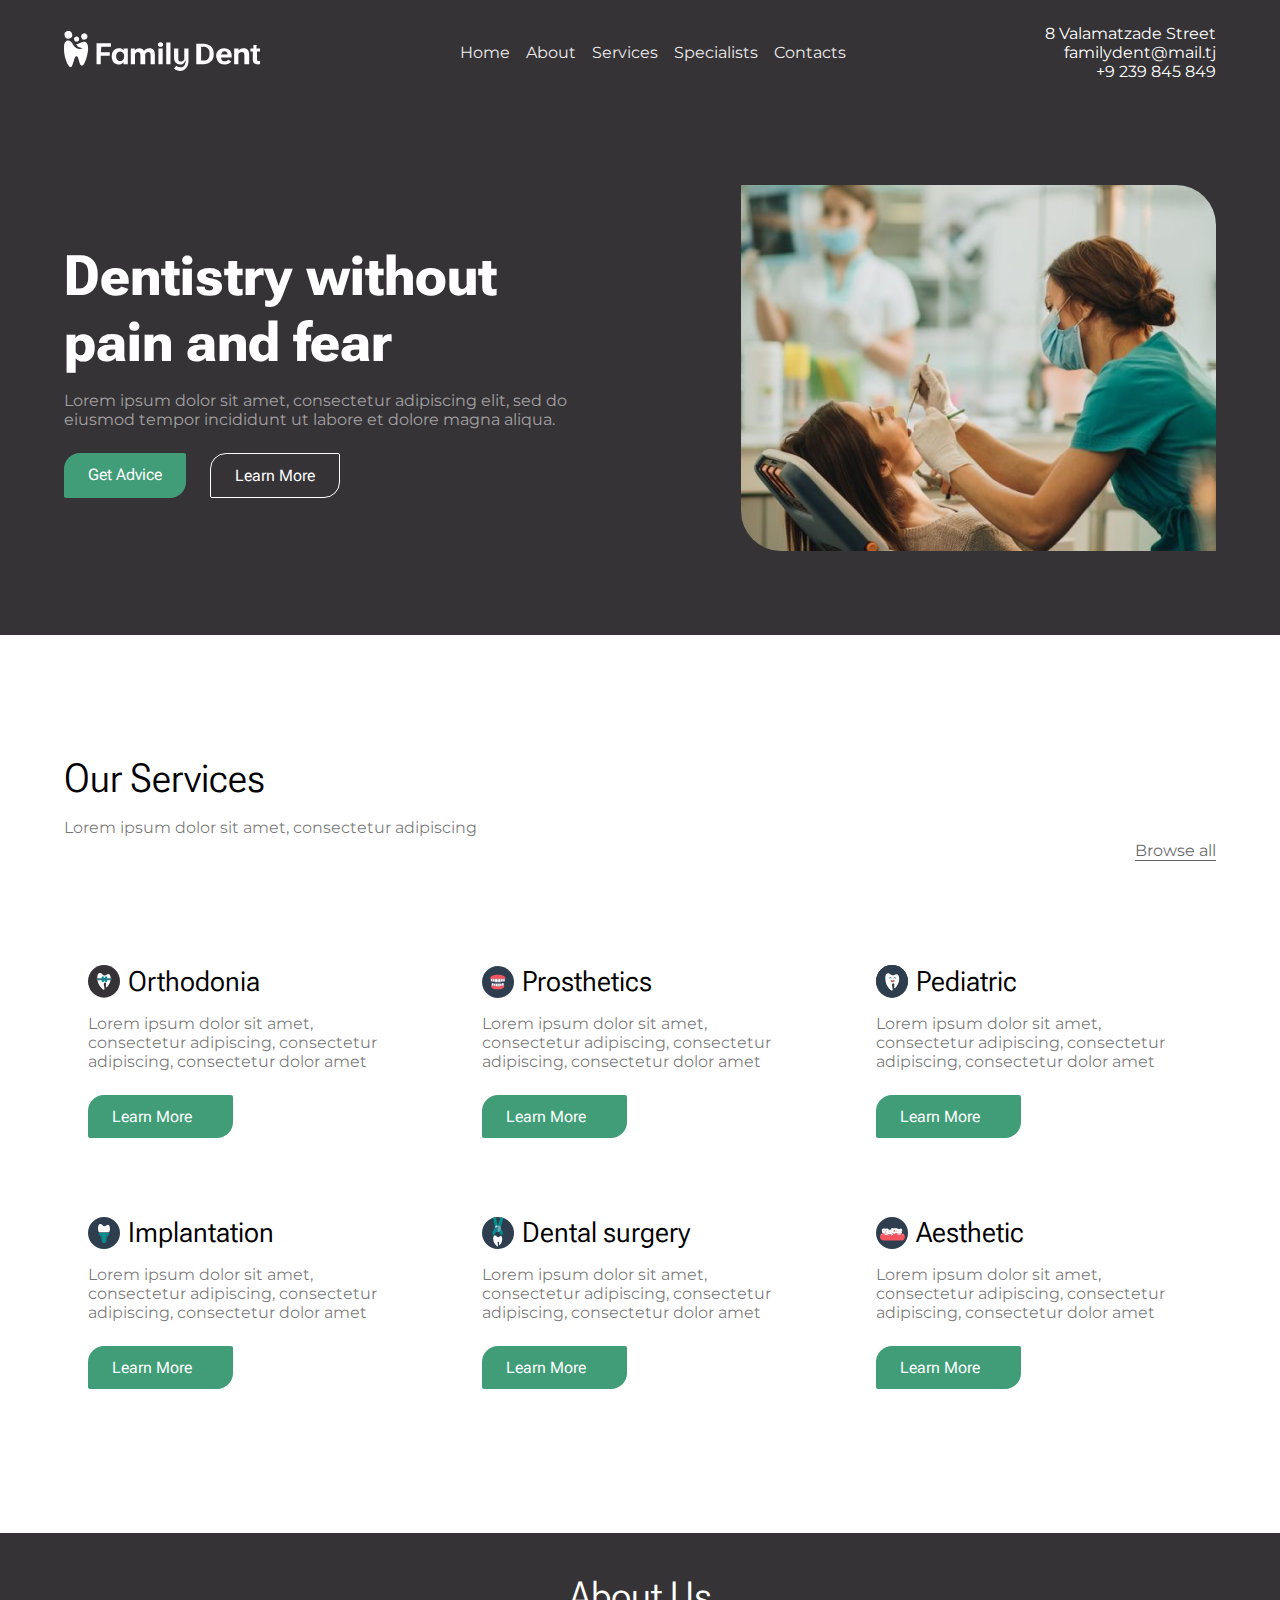
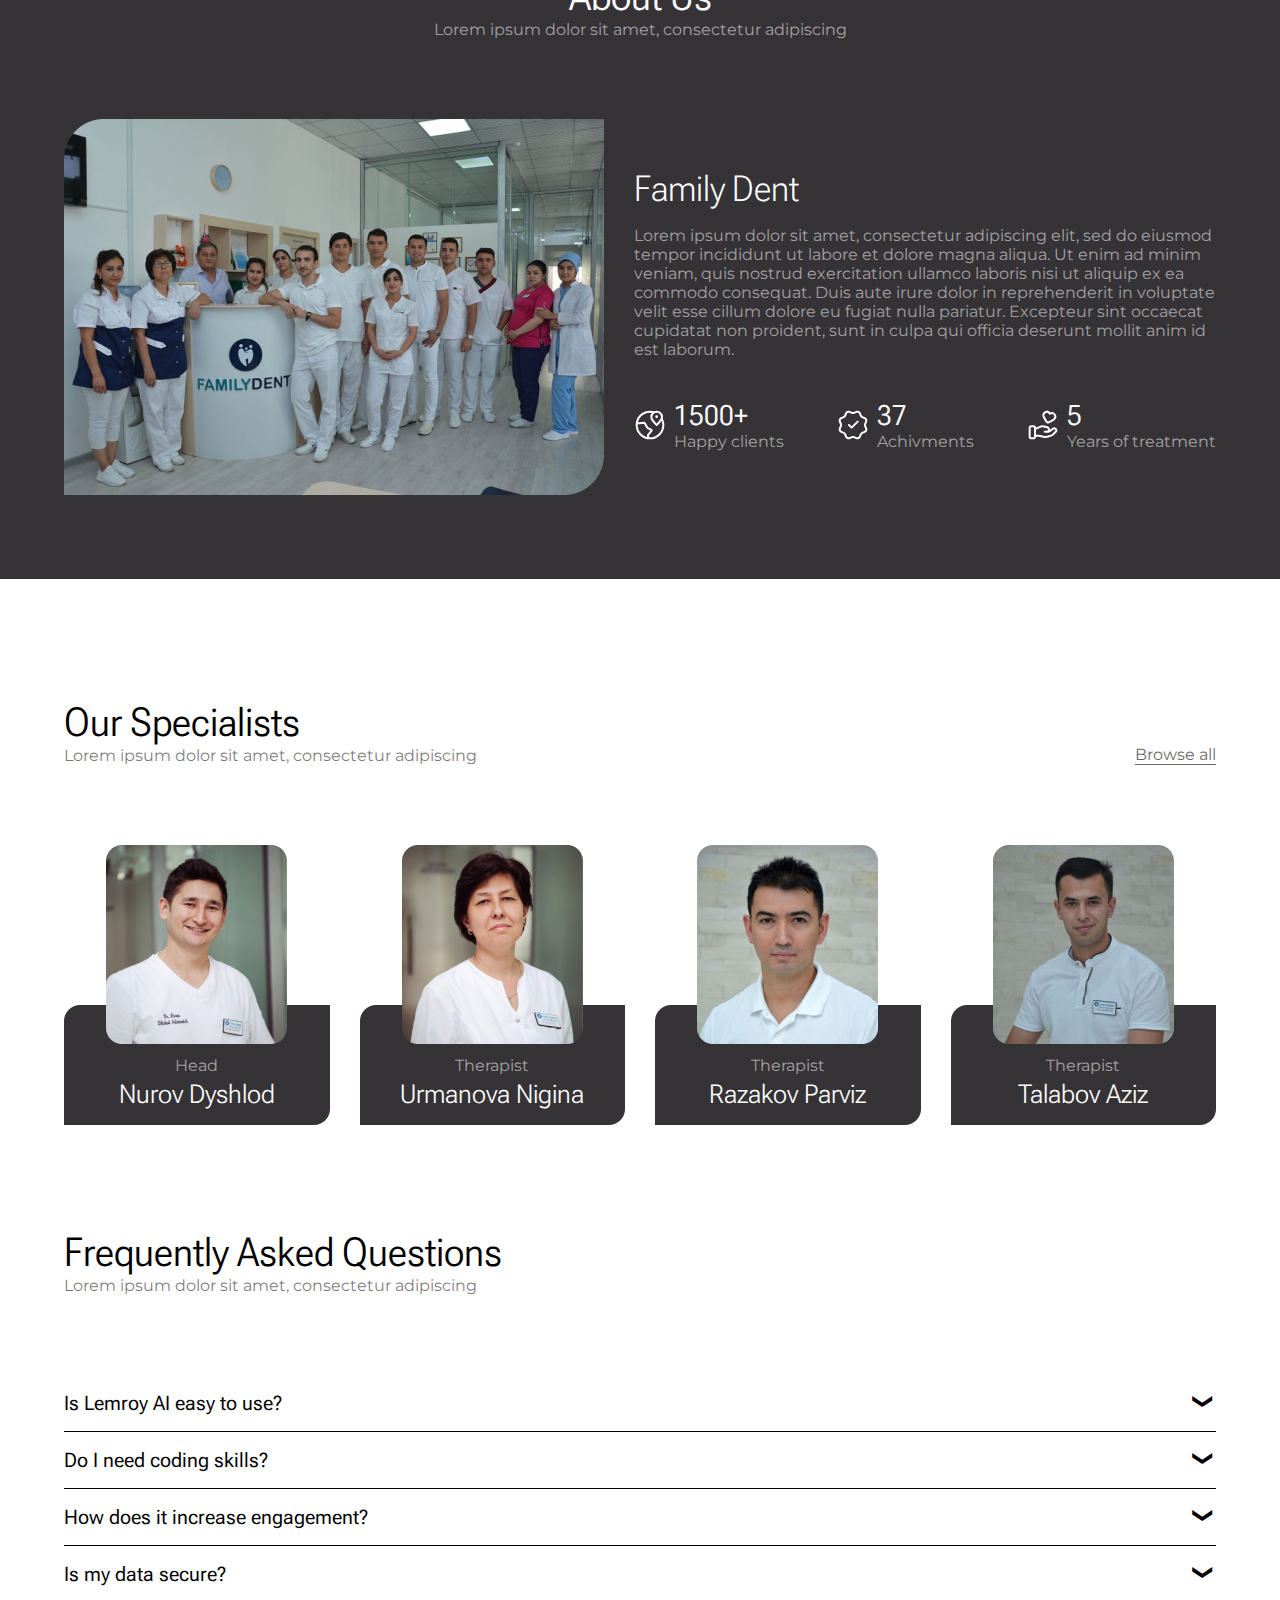
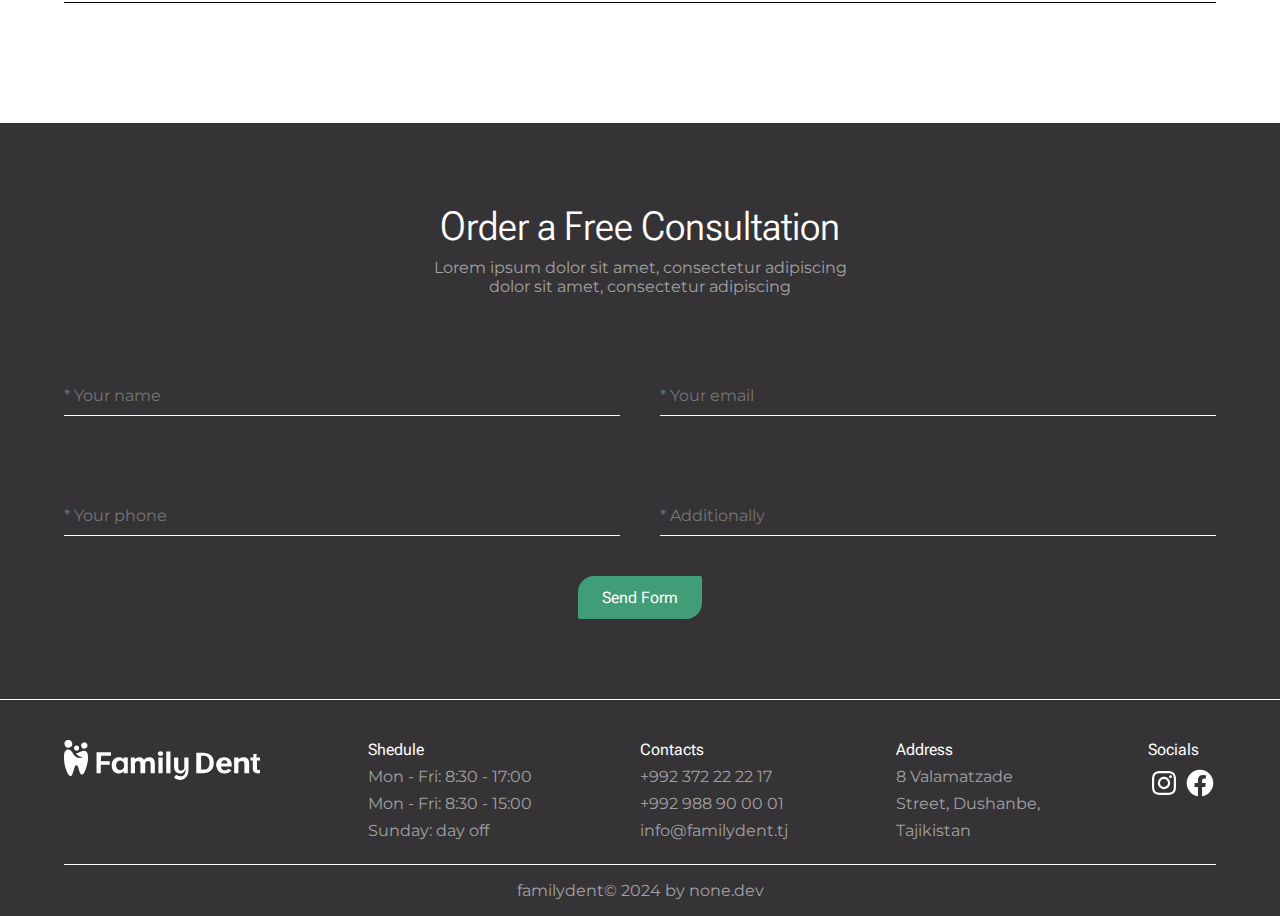
==== commit ba84f32b: "Update fonts" ====
--- a/index.html
+++ b/index.html
@@ -7,7 +7,7 @@
     <link rel="preconnect" href="https://fonts.googleapis.com" />
     <link rel="preconnect" href="https://fonts.gstatic.com" crossorigin />
     <link
-      href="https://fonts.googleapis.com/css2?family=Comfortaa:wght@300;400;500;600;700&family=Montserrat:wght@300;400&display=swap"
+      href="https://fonts.googleapis.com/css2?family=Comfortaa:wght@300;400;500;600;700&family=Montserrat:wght@300;400&family=Roboto+Flex:opsz,wght@8..144,100;8..144,200;8..144,300;8..144,400;8..144,500;8..144,600;8..144,700;8..144,800&display=swap"
       rel="stylesheet"
     />
     <link rel="stylesheet" href="styles/specification.css" />
--- a/styles/specification.css
+++ b/styles/specification.css
@@ -50,7 +50,7 @@
 h4,
 h5,
 h6 {
-  font-family: 'Comfortaa', sans-serif;
+  font-family: 'Roboto Flex', sans-serif;
 }
 
 h1 {
@@ -91,7 +91,7 @@
 
 .button-main {
   font-size: 16px;
-  font-family: 'Comfortaa', sans-serif;
+  font-family: 'Roboto Flex', sans-serif;
   color: #fff;
   background: #419d78;
   padding: 12px 24px;
@@ -106,7 +106,7 @@
 
 .button-ghost {
   font-size: 16px;
-  font-family: 'Comfortaa', sans-serif;
+  font-family: 'Roboto Flex', sans-serif;
   color: #fff;
   border: 1px solid #fff;
   padding: 12px 24px;
--- a/styles/styles.css
+++ b/styles/styles.css
@@ -204,7 +204,7 @@
   justify-content: space-between;
   padding: 16px 0;
   font-size: 20px;
-  font-family: 'Comfortaa', sans-serif;
+  font-family: 'Roboto Flex', sans-serif;
 }
 .tab__label::after {
   content: '\276F';
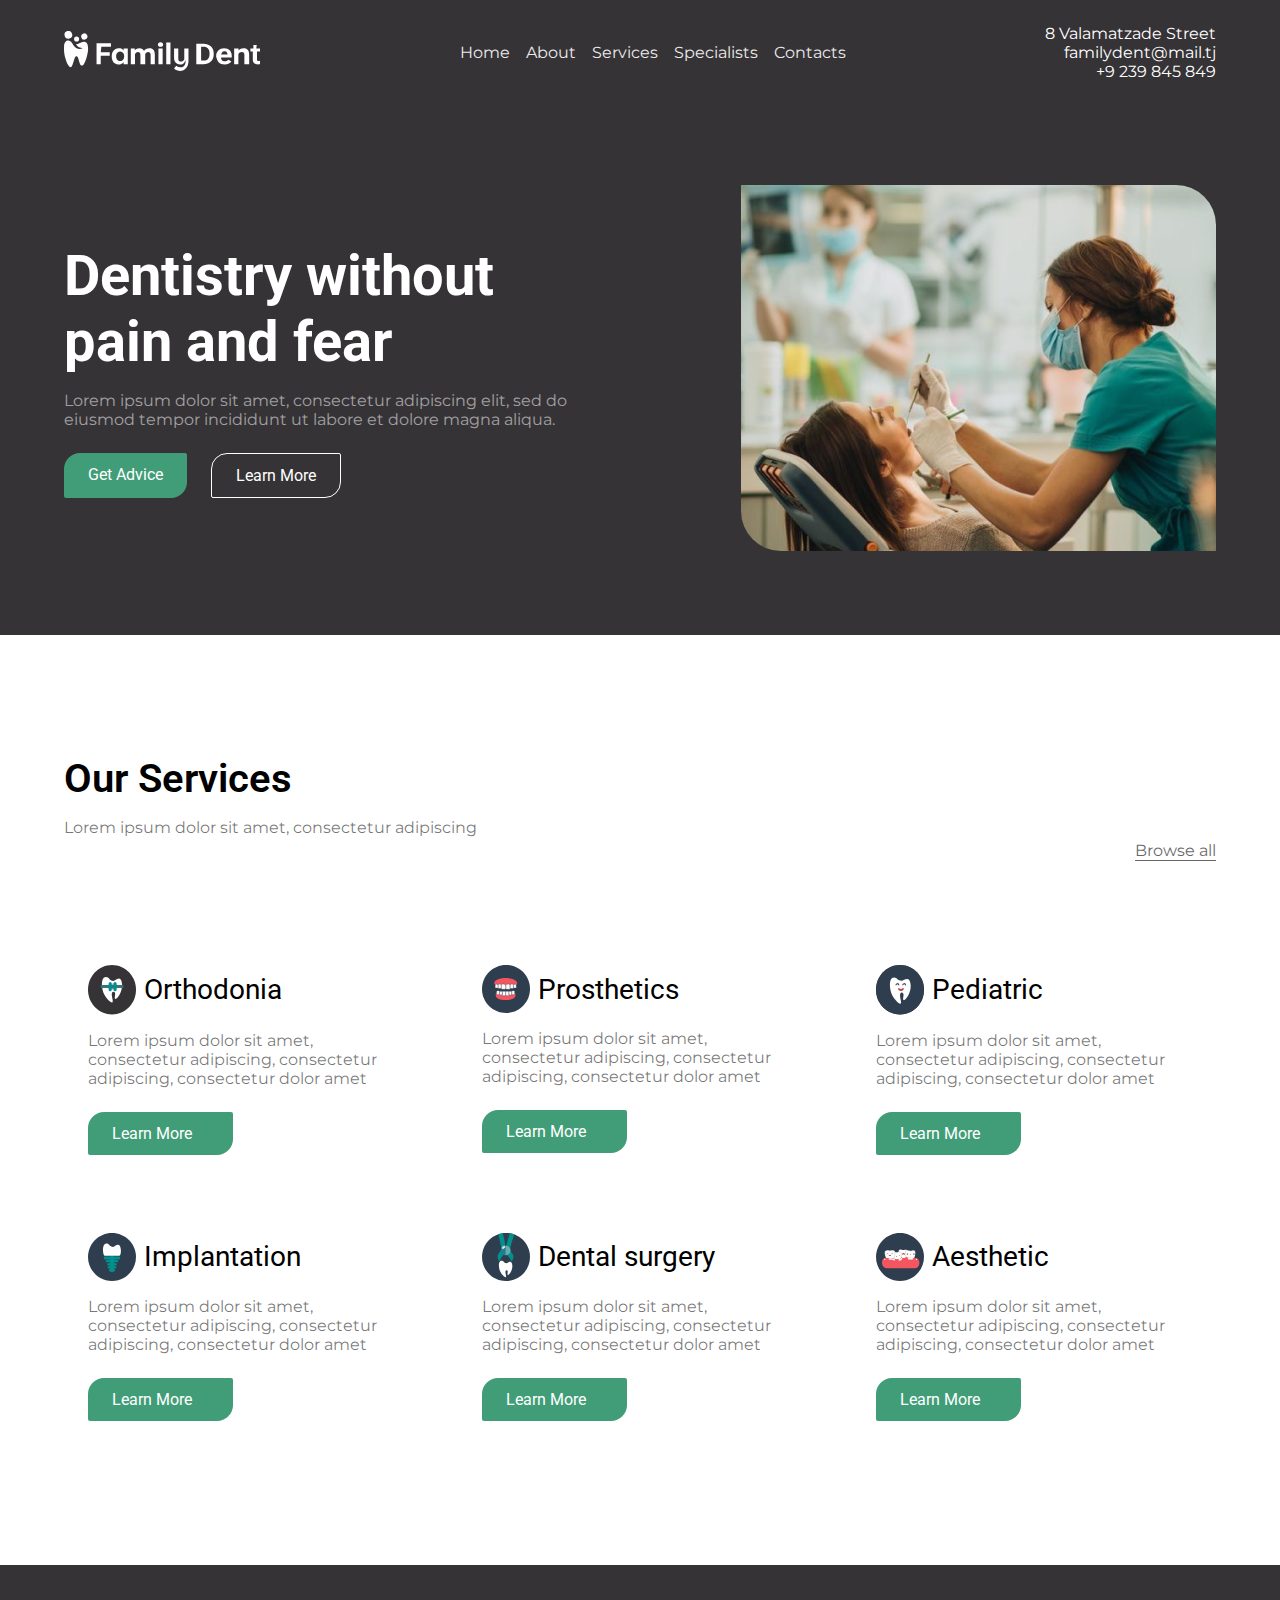
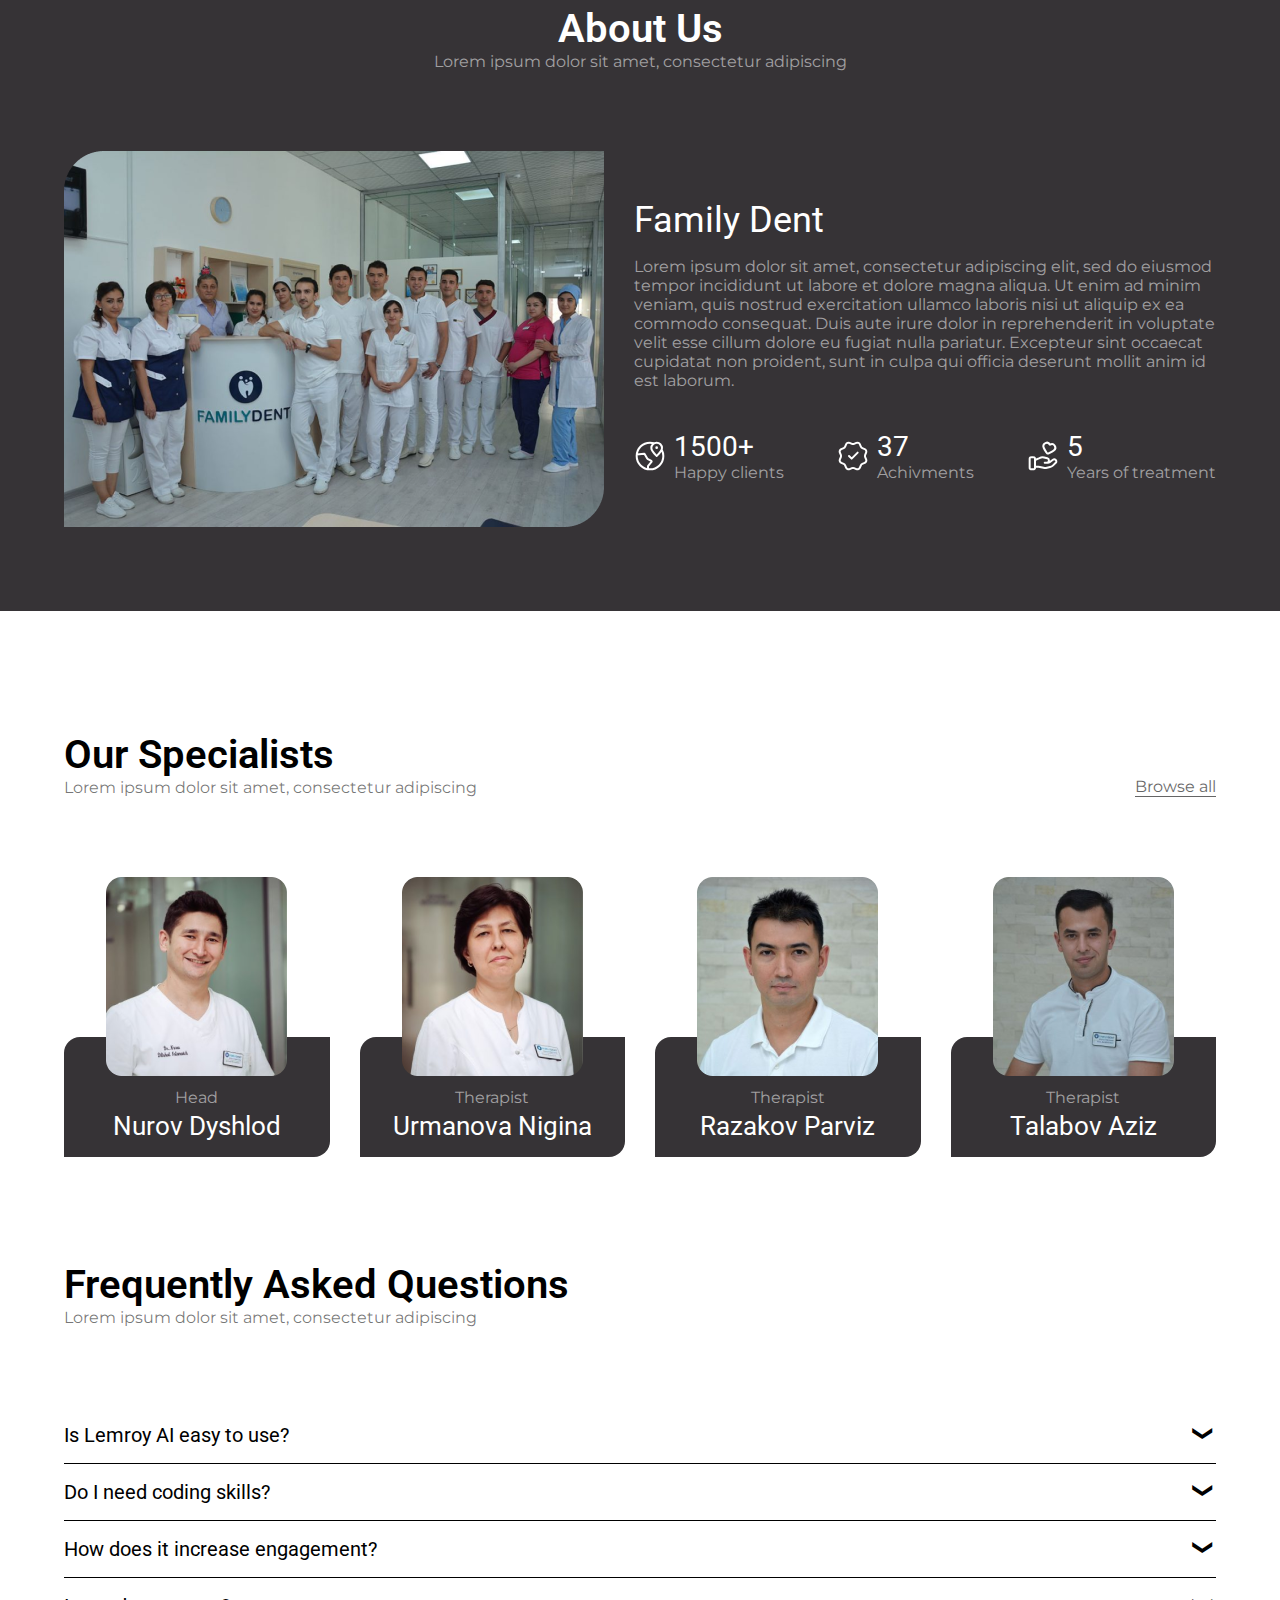
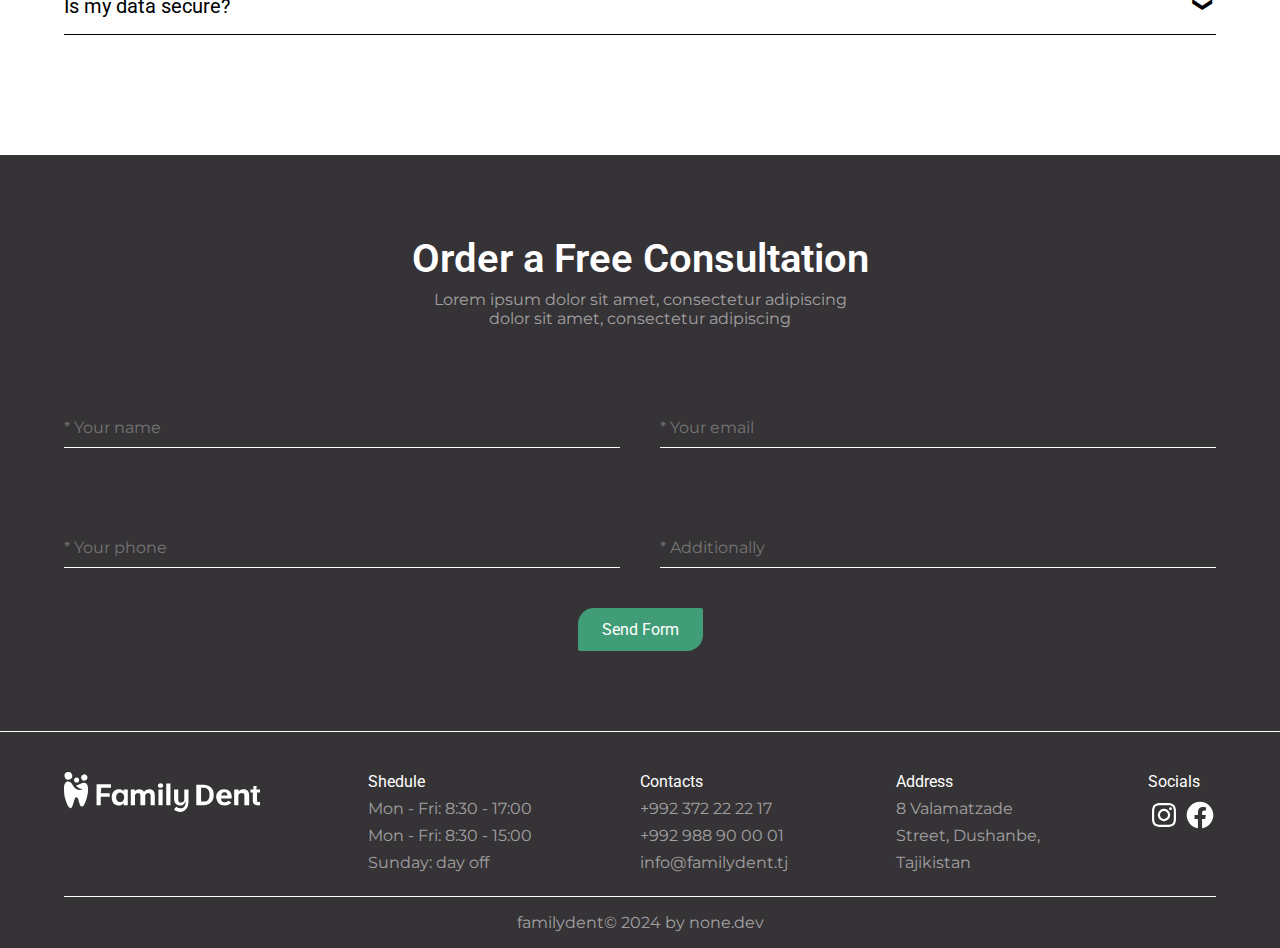
==== commit 9ab21d2e: "Add mobile menu and fix some visual bugs" ====
--- a/index.html
+++ b/index.html
@@ -7,7 +7,7 @@
     <link rel="preconnect" href="https://fonts.googleapis.com" />
     <link rel="preconnect" href="https://fonts.gstatic.com" crossorigin />
     <link
-      href="https://fonts.googleapis.com/css2?family=Comfortaa:wght@300;400;500;600;700&family=Montserrat:wght@300;400&family=Roboto+Flex:opsz,wght@8..144,100;8..144,200;8..144,300;8..144,400;8..144,500;8..144,600;8..144,700;8..144,800&display=swap"
+      href="https://fonts.googleapis.com/css2?family=Comfortaa:wght@300;400;500;600;700&family=Montserrat:wght@300;400&family=Roboto:wght@100;300;400;500;700;900&display=swap"
       rel="stylesheet"
     />
     <link rel="stylesheet" href="styles/specification.css" />
@@ -36,10 +36,71 @@
               <p>familydent@mail.tj</p>
               <p>+9 239 845 849</p>
             </div>
+
+            <button class="nav__burger" id="burgerButton">
+              <img src="images/icons/burger-menu.svg" alt="menu" />
+            </button>
           </div>
         </div>
       </nav>
     </header>
+
+    <nav class="nav__mobile" id="navMobile" style="display: none">
+      <div class="container">
+        <div class="nav__mobile-head">
+          <img src="images/Logo.svg" alt="logo" />
+          <button id="closeMenuBtn" class="nav__mobile-close">
+            <img src="images/icons/close.svg" alt="close icon" />
+          </button>
+        </div>
+        <div class="nav__mobile-wrapper">
+          <ul class="nav__mobile-links-wrapper">
+            <li><a id="closeMenuBtn" href="/" class="nav__links">Home</a></li>
+            <li>
+              <a id="closeMenuBtn" href="/about" class="nav__links">About</a>
+            </li>
+            <li>
+              <a id="closeMenuBtn" href="/services" class="nav__links"
+                >Services</a
+              >
+            </li>
+            <li>
+              <a id="closeMenuBtn" href="/specialists" class="nav__links"
+                >Specialists</a
+              >
+            </li>
+            <li>
+              <a id="closeMenuBtn" href="/contacts" class="nav__links"
+                >Contacts</a
+              >
+            </li>
+          </ul>
+
+          <div class="nav__mobile-contactInfo">
+            <p>8 Valamatzade Street</p>
+            <p>familydent@mail.tj</p>
+            <p>+9 239 845 849</p>
+          </div>
+
+          <div class="mav__mobile-socials">
+            <a target="_blank" href="/">
+              <img
+                src="images/icons/instagram.svg"
+                alt="instagram icon"
+                class="footer__icon"
+              />
+            </a>
+            <a target="_blank" href="/">
+              <img
+                src="images/icons/facebook.svg"
+                alt="facebook icon"
+                class="footer__icon"
+              />
+            </a>
+          </div>
+        </div>
+      </div>
+    </nav>
 
     <main>
       <!-- Offer -->
@@ -89,6 +150,7 @@
                 <img
                   src="images/services/orthodonia.svg"
                   alt="orthodonia icon"
+                  class="services__icon"
                 />
                 <h4>Orthodonia</h4>
               </div>
@@ -106,6 +168,7 @@
                 <img
                   src="images/services/prosthetics.svg"
                   alt="prosthetics icon"
+                  class="services__icon"
                 />
                 <h4>Prosthetics</h4>
               </div>
@@ -122,7 +185,11 @@
 
             <div class="services__block">
               <div class="services__block-head">
-                <img src="images/services/pediatric.svg" alt="pediatric icon" />
+                <img 
+                src="images/services/pediatric.svg" 
+                alt="pediatric icon" 
+                class="services__icon"
+                />
                 <h4>Pediatric</h4>
               </div>
               <p class="subtitle-dark services__block-subtitle">
@@ -139,6 +206,7 @@
                 <img
                   src="images/services/implantation.svg"
                   alt="implantation icon"
+                  class="services__icon"
                 />
                 <h4>Implantation</h4>
               </div>
@@ -158,6 +226,7 @@
                 <img
                   src="images/services/dentalSurge.svg"
                   alt="dentalSurgery icon"
+                  class="services__icon"
                 />
                 <h4>Dental surgery</h4>
               </div>
@@ -174,7 +243,11 @@
 
             <div class="services__block">
               <div class="services__block-head">
-                <img src="images/services/aesthetic.svg" alt="aesthetic icon" />
+                <img 
+                src="images/services/aesthetic.svg" 
+                alt="aesthetic icon" 
+                class="services__icon"
+                />
                 <h4>Aesthetic</h4>
               </div>
               <p class="subtitle-dark services__block-subtitle">
@@ -477,5 +550,7 @@
         </p>
       </div>
     </footer>
+
+    <script src="scripts/main.js"></script>
   </body>
 </html>
--- a/styles/specification.css
+++ b/styles/specification.css
@@ -50,7 +50,7 @@
 h4,
 h5,
 h6 {
-  font-family: 'Roboto Flex', sans-serif;
+  font-family: 'Roboto', sans-serif;
 }
 
 h1 {
@@ -59,12 +59,12 @@
 
 h2 {
   font-size: 40px;
-  font-weight: 400;
+  font-weight: 600;
 }
 
 h3 {
   font-size: 36px;
-  font-weight: 300;
+  font-weight: 400;
 }
 
 h4 {
@@ -74,7 +74,7 @@
 
 h5 {
   font-size: 26px;
-  font-weight: 300;
+  font-weight: 400;
 }
 
 h6 {
@@ -91,7 +91,7 @@
 
 .button-main {
   font-size: 16px;
-  font-family: 'Roboto Flex', sans-serif;
+  font-family: 'Roboto', sans-serif;
   color: #fff;
   background: #419d78;
   padding: 12px 24px;
@@ -106,7 +106,7 @@
 
 .button-ghost {
   font-size: 16px;
-  font-family: 'Roboto Flex', sans-serif;
+  font-family: 'Roboto', sans-serif;
   color: #fff;
   border: 1px solid #fff;
   padding: 12px 24px;
--- a/styles/styles.css
+++ b/styles/styles.css
@@ -27,6 +27,53 @@
 
 .nav__links:hover {
   opacity: 1;
+}
+
+.nav__burger {
+  background: none;
+  display: none;
+}
+
+.nav__burger:hover,
+.nav__mobile-close:hover {
+  cursor: pointer;
+}
+
+.nav__mobile-close {
+  background: none;
+}
+
+.nav__mobile {
+  position: fixed;
+  top: 0;
+  width: 100%;
+  height: 100%;
+  background: #363336;
+  color: #fff;
+  z-index: 999;
+  padding: 24px 0;
+  font-size: 20px;
+  animation: mobileMenuAnimation 0.3s ease;
+}
+
+.nav__mobile-head {
+  display: flex;
+  justify-content: space-between;
+  align-items: end;
+}
+
+.nav__mobile-wrapper {
+  display: flex;
+  flex-direction: column;
+  gap: 16px;
+  margin-top: 24px;
+}
+
+.nav__mobile-links-wrapper,
+.nav__mobile-contactInfo {
+  display: flex;
+  flex-direction: column;
+  gap: 16px;
 }
 
 /* Offer */
@@ -95,6 +142,10 @@
 .services__button {
   display: block;
   max-width: 145px;
+}
+
+.services__icon {
+  width: 48px;
 }
 
 /* About */
@@ -204,7 +255,7 @@
   justify-content: space-between;
   padding: 16px 0;
   font-size: 20px;
-  font-family: 'Roboto Flex', sans-serif;
+  font-family: 'Roboto', sans-serif;
 }
 .tab__label::after {
   content: '\276F';
@@ -277,26 +328,36 @@
 }
 
 .footer__phoneLink {
-    display: block;
+  display: block;
 }
 
 .footer__block {
-    display: flex;
-    flex-direction: column;
-    gap: 8px;
+  display: flex;
+  flex-direction: column;
+  gap: 8px;
 }
 
 .footer__icon {
-    margin-top: 8px;
+  margin-top: 8px;
 }
 
 .footer__line {
-    width: 100%;
-    height: 1px;
-    background: #fff;
+  width: 100%;
+  height: 1px;
+  background: #fff;
 }
 
 .footer__copyright {
-    padding: 16px 0;
-    text-align: center;
-}+  padding: 16px 0;
+  text-align: center;
+}
+
+@keyframes mobileMenuAnimation {
+  0% {
+    margin-left: -100%;
+  }
+
+  100% {
+    margin: 0;
+  }
+}
--- a/styles/responsive.css
+++ b/styles/responsive.css
@@ -39,6 +39,10 @@
 @media screen and (max-width: 992px) {
     .nav__links-wrapper, .nav__contactInfo {
         display: none;
+    }
+
+    .nav__burger {
+        display: block;
     }
 
     h1 {
@@ -151,6 +155,10 @@
         font-size: 28px;
     }
 
+    .nav__mobile-wrapper {
+        margin-top: 16px;
+    }
+
     .block-head-info {
         max-width: 230px;
         margin-bottom: 24px;
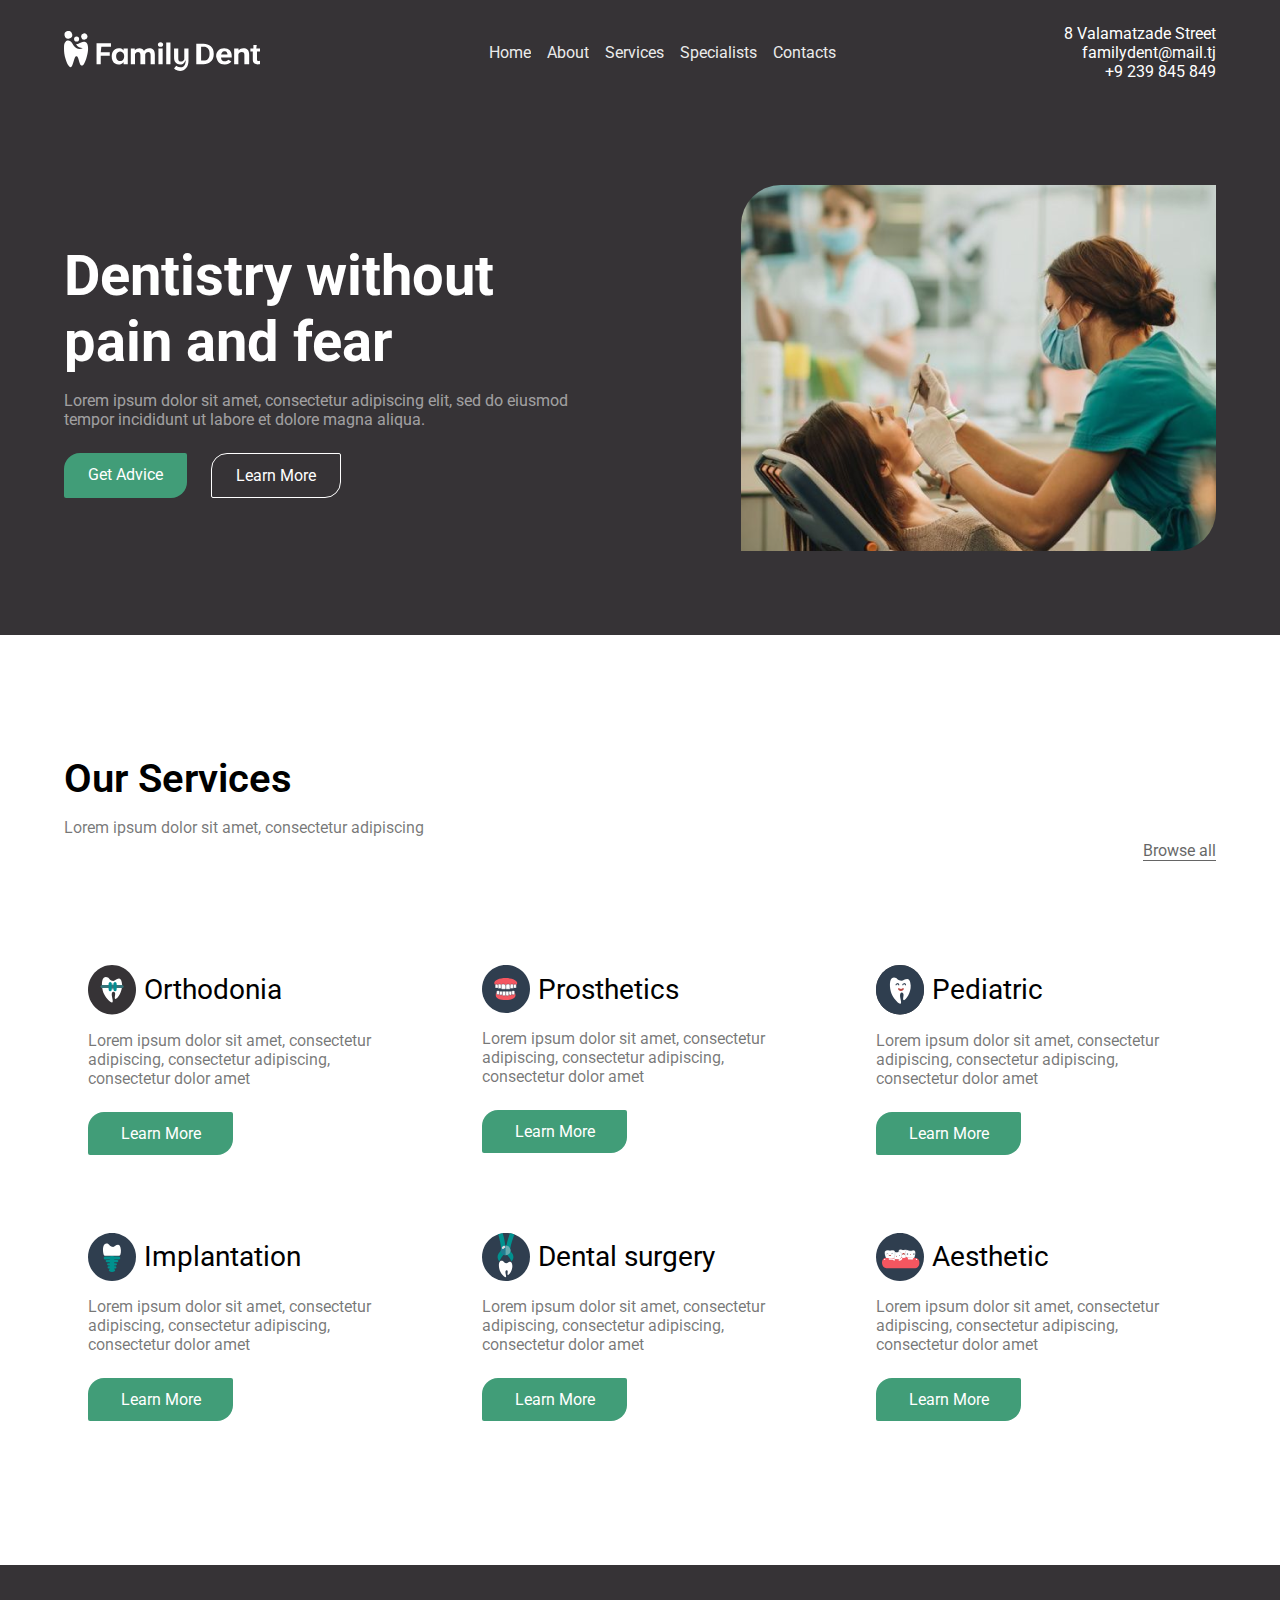
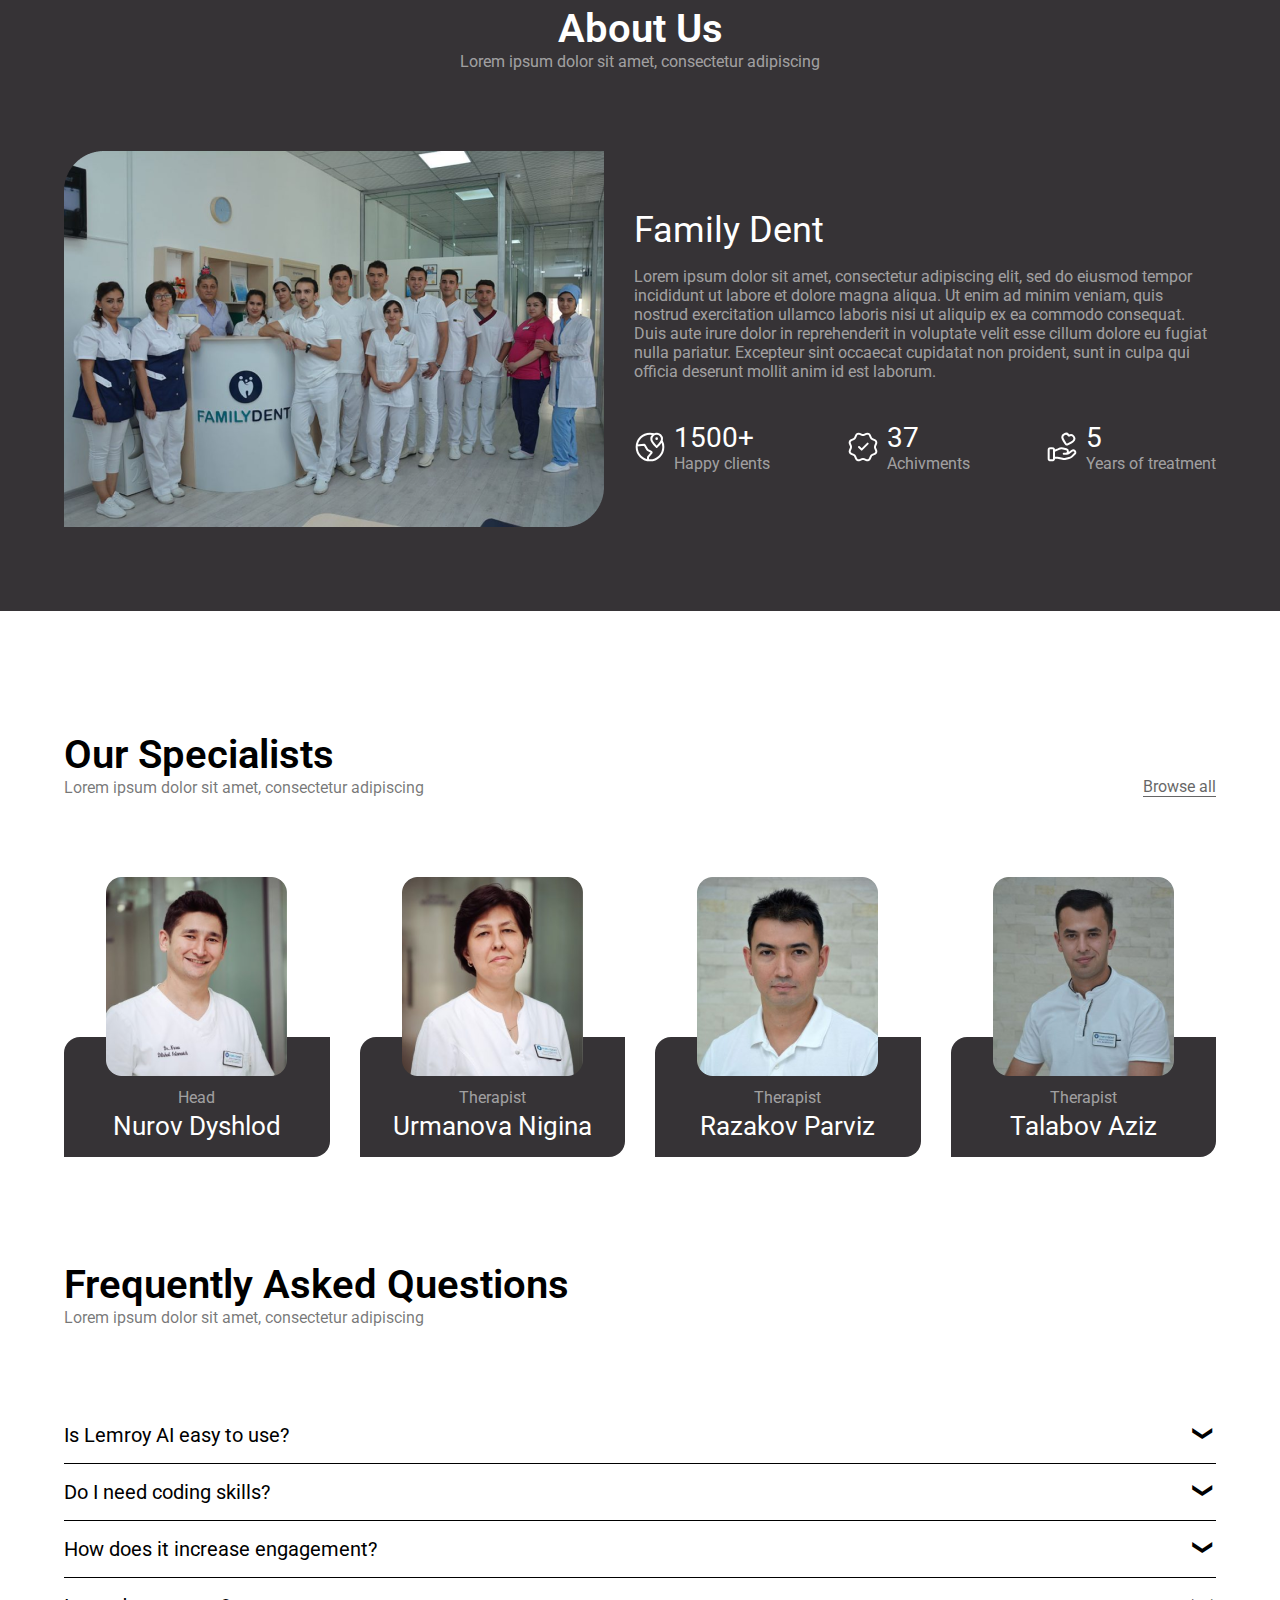
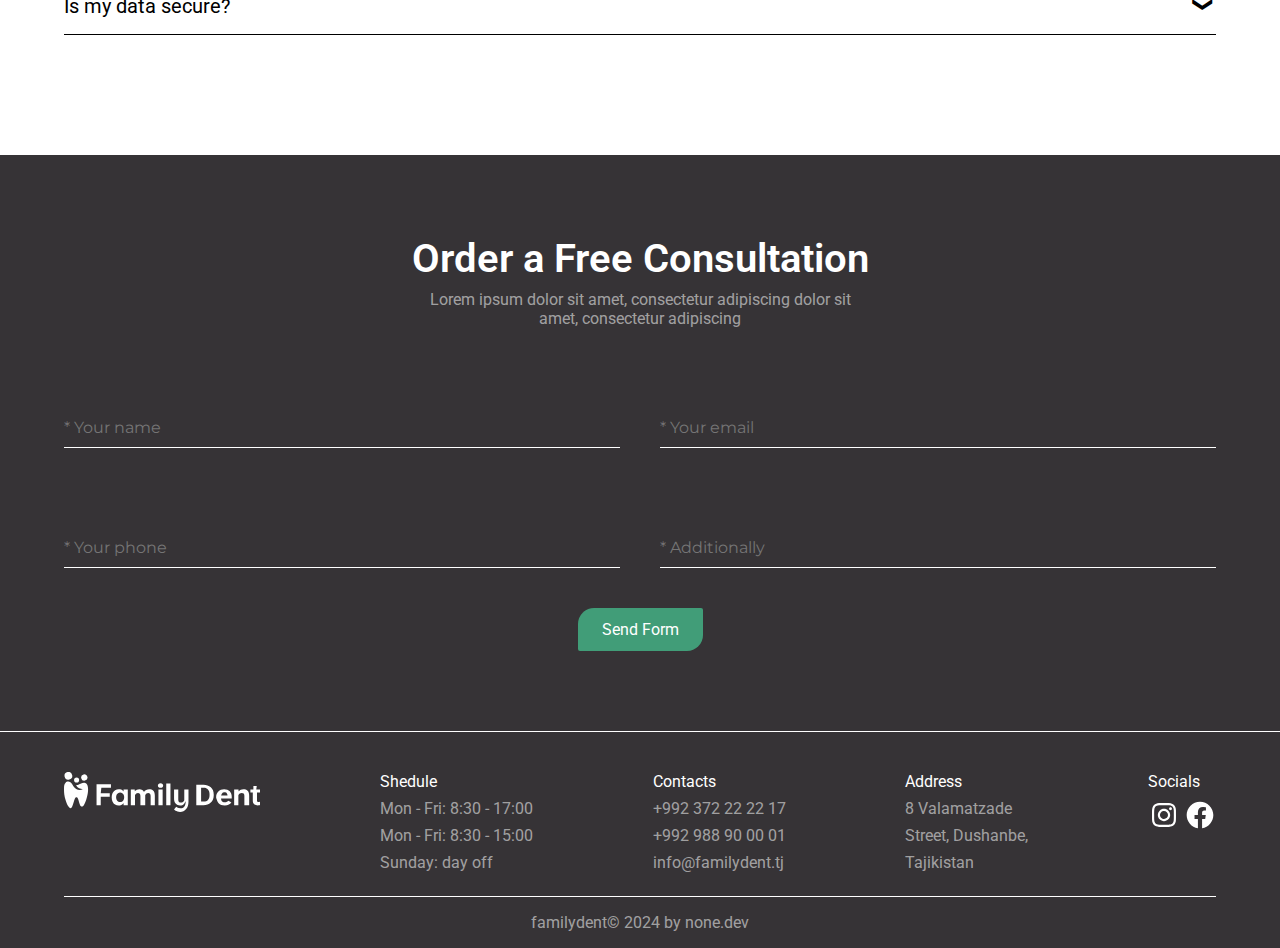
==== commit 403bdaf2: "Create additional pages" ====
--- a/index.html
+++ b/index.html
@@ -3,6 +3,8 @@
   <head>
     <meta charset="UTF-8" />
     <meta name="viewport" content="width=device-width, initial-scale=1.0" />
+    <meta name="title" content="Family Dent - dentistry for whole family">
+    <meta name="description" content="The most modern technologies in whole Asia planet part. Your best way to happy smile.">
     <title>Family Dent | Home</title>
     <link rel="preconnect" href="https://fonts.googleapis.com" />
     <link rel="preconnect" href="https://fonts.gstatic.com" crossorigin />
@@ -25,10 +27,10 @@
 
             <ul class="nav__links-wrapper">
               <li><a href="/" class="nav__links">Home</a></li>
-              <li><a href="/about" class="nav__links">About</a></li>
-              <li><a href="/services" class="nav__links">Services</a></li>
-              <li><a href="/specialists" class="nav__links">Specialists</a></li>
-              <li><a href="/contacts" class="nav__links">Contacts</a></li>
+              <li><a href="/about.html" class="nav__links">About</a></li>
+              <li><a href="/services.html" class="nav__links">Services</a></li>
+              <li><a href="/specialists.html" class="nav__links">Specialists</a></li>
+              <li><a href="/contacts.html" class="nav__links">Contacts</a></li>
             </ul>
 
             <div class="nav__contactInfo">
@@ -44,63 +46,6 @@
         </div>
       </nav>
     </header>
-
-    <nav class="nav__mobile" id="navMobile" style="display: none">
-      <div class="container">
-        <div class="nav__mobile-head">
-          <img src="images/Logo.svg" alt="logo" />
-          <button id="closeMenuBtn" class="nav__mobile-close">
-            <img src="images/icons/close.svg" alt="close icon" />
-          </button>
-        </div>
-        <div class="nav__mobile-wrapper">
-          <ul class="nav__mobile-links-wrapper">
-            <li><a id="closeMenuBtn" href="/" class="nav__links">Home</a></li>
-            <li>
-              <a id="closeMenuBtn" href="/about" class="nav__links">About</a>
-            </li>
-            <li>
-              <a id="closeMenuBtn" href="/services" class="nav__links"
-                >Services</a
-              >
-            </li>
-            <li>
-              <a id="closeMenuBtn" href="/specialists" class="nav__links"
-                >Specialists</a
-              >
-            </li>
-            <li>
-              <a id="closeMenuBtn" href="/contacts" class="nav__links"
-                >Contacts</a
-              >
-            </li>
-          </ul>
-
-          <div class="nav__mobile-contactInfo">
-            <p>8 Valamatzade Street</p>
-            <p>familydent@mail.tj</p>
-            <p>+9 239 845 849</p>
-          </div>
-
-          <div class="mav__mobile-socials">
-            <a target="_blank" href="/">
-              <img
-                src="images/icons/instagram.svg"
-                alt="instagram icon"
-                class="footer__icon"
-              />
-            </a>
-            <a target="_blank" href="/">
-              <img
-                src="images/icons/facebook.svg"
-                alt="facebook icon"
-                class="footer__icon"
-              />
-            </a>
-          </div>
-        </div>
-      </div>
-    </nav>
 
     <main>
       <!-- Offer -->
--- a/styles/specification.css
+++ b/styles/specification.css
@@ -13,7 +13,7 @@
 }
 
 body {
-  font-family: 'Montserrat', sans-serif;
+  font-family: 'Roboto', sans-serif;
 }
 
 a {
@@ -97,6 +97,7 @@
   padding: 12px 24px;
   border-radius: 16px 2px 16px 2px;
   transition: 0.3s ease;
+  text-align: center;
 }
 
 .button-main:hover {
--- a/styles/styles.css
+++ b/styles/styles.css
@@ -99,7 +99,7 @@
 }
 
 .offer__image {
-  border-radius: 0 40px 0 40px;
+  border-radius: 40px 0 40px 0;
 }
 
 .offer__button-wrapper {
@@ -280,7 +280,7 @@
 
 /* Call */
 
-.call {
+.call, .action {
   background: #363336;
   padding: 80px 0;
   margin-bottom: 1px;
@@ -314,6 +314,13 @@
   margin-bottom: 40px;
 }
 
+/* Action */
+
+.action__subtitle {
+  max-width: 430px;
+  margin: 16px auto 40px;
+}
+
 /* Footer */
 
 .footer {
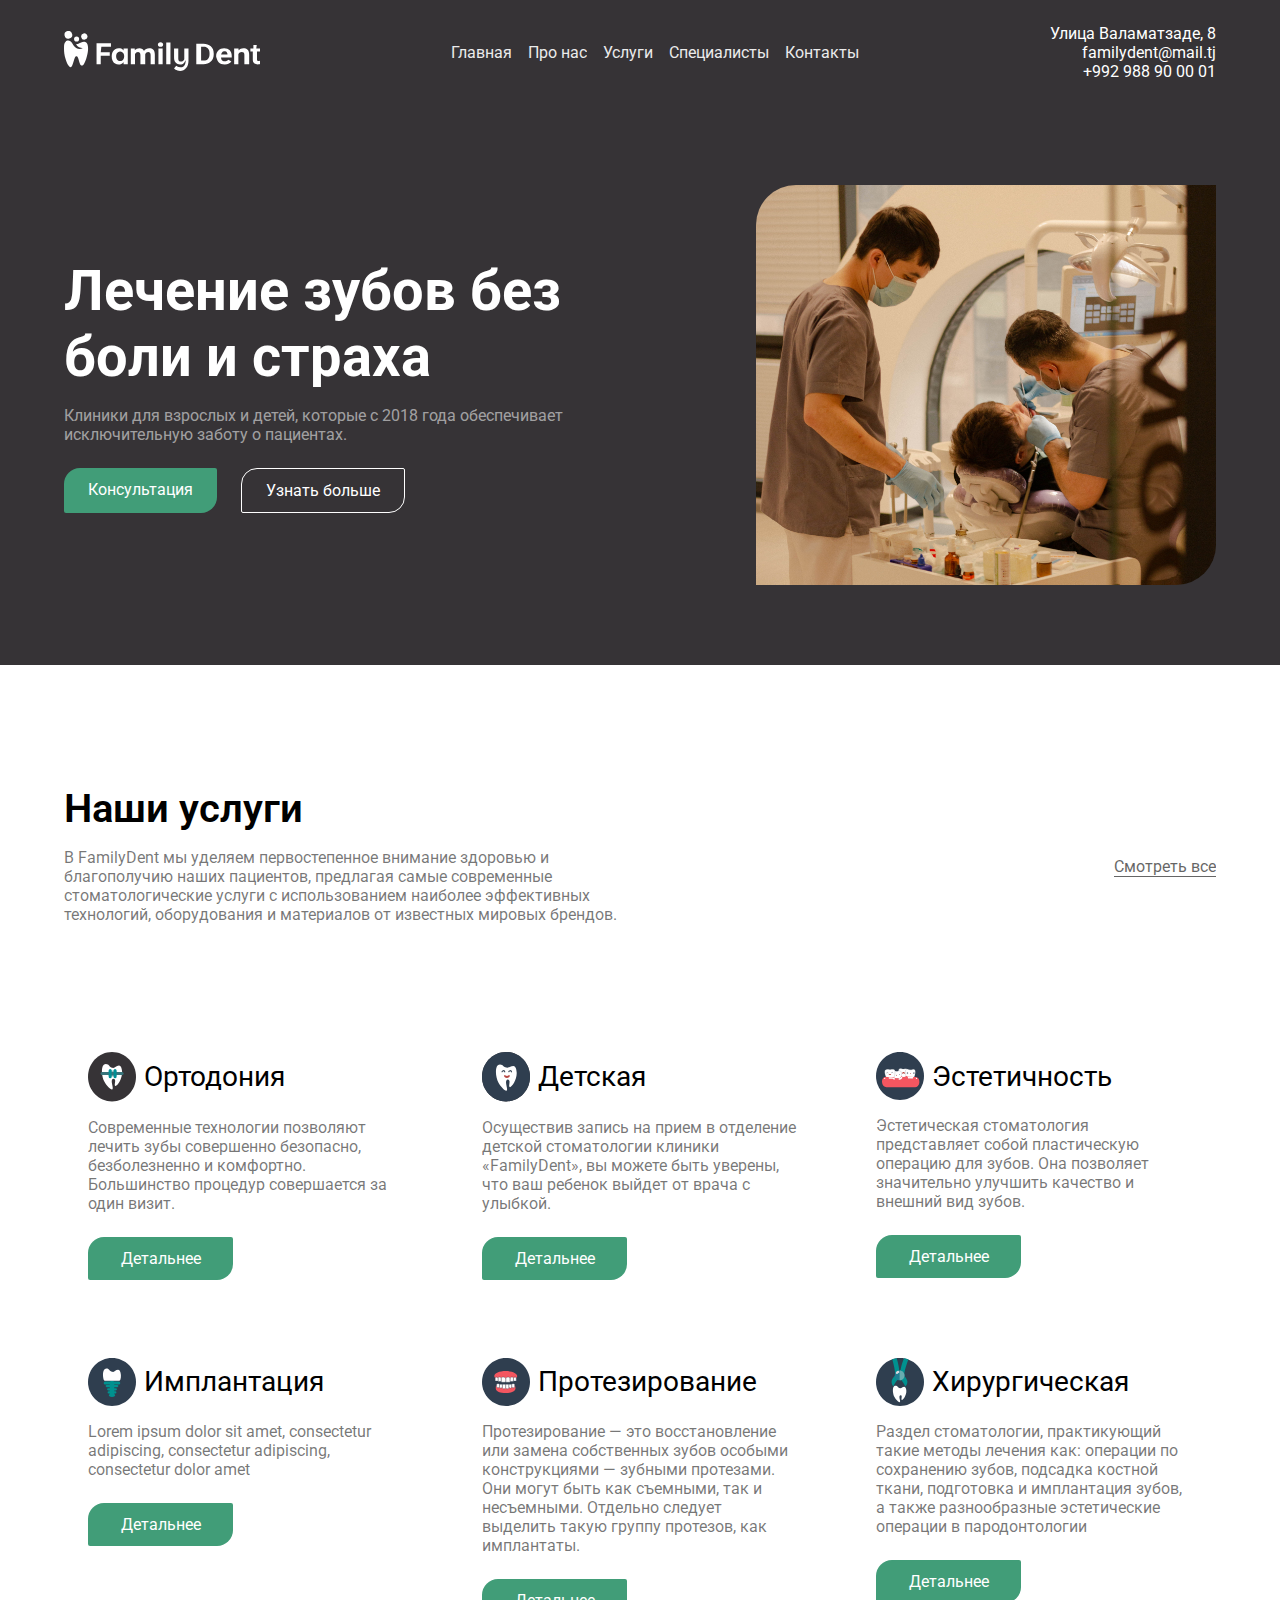
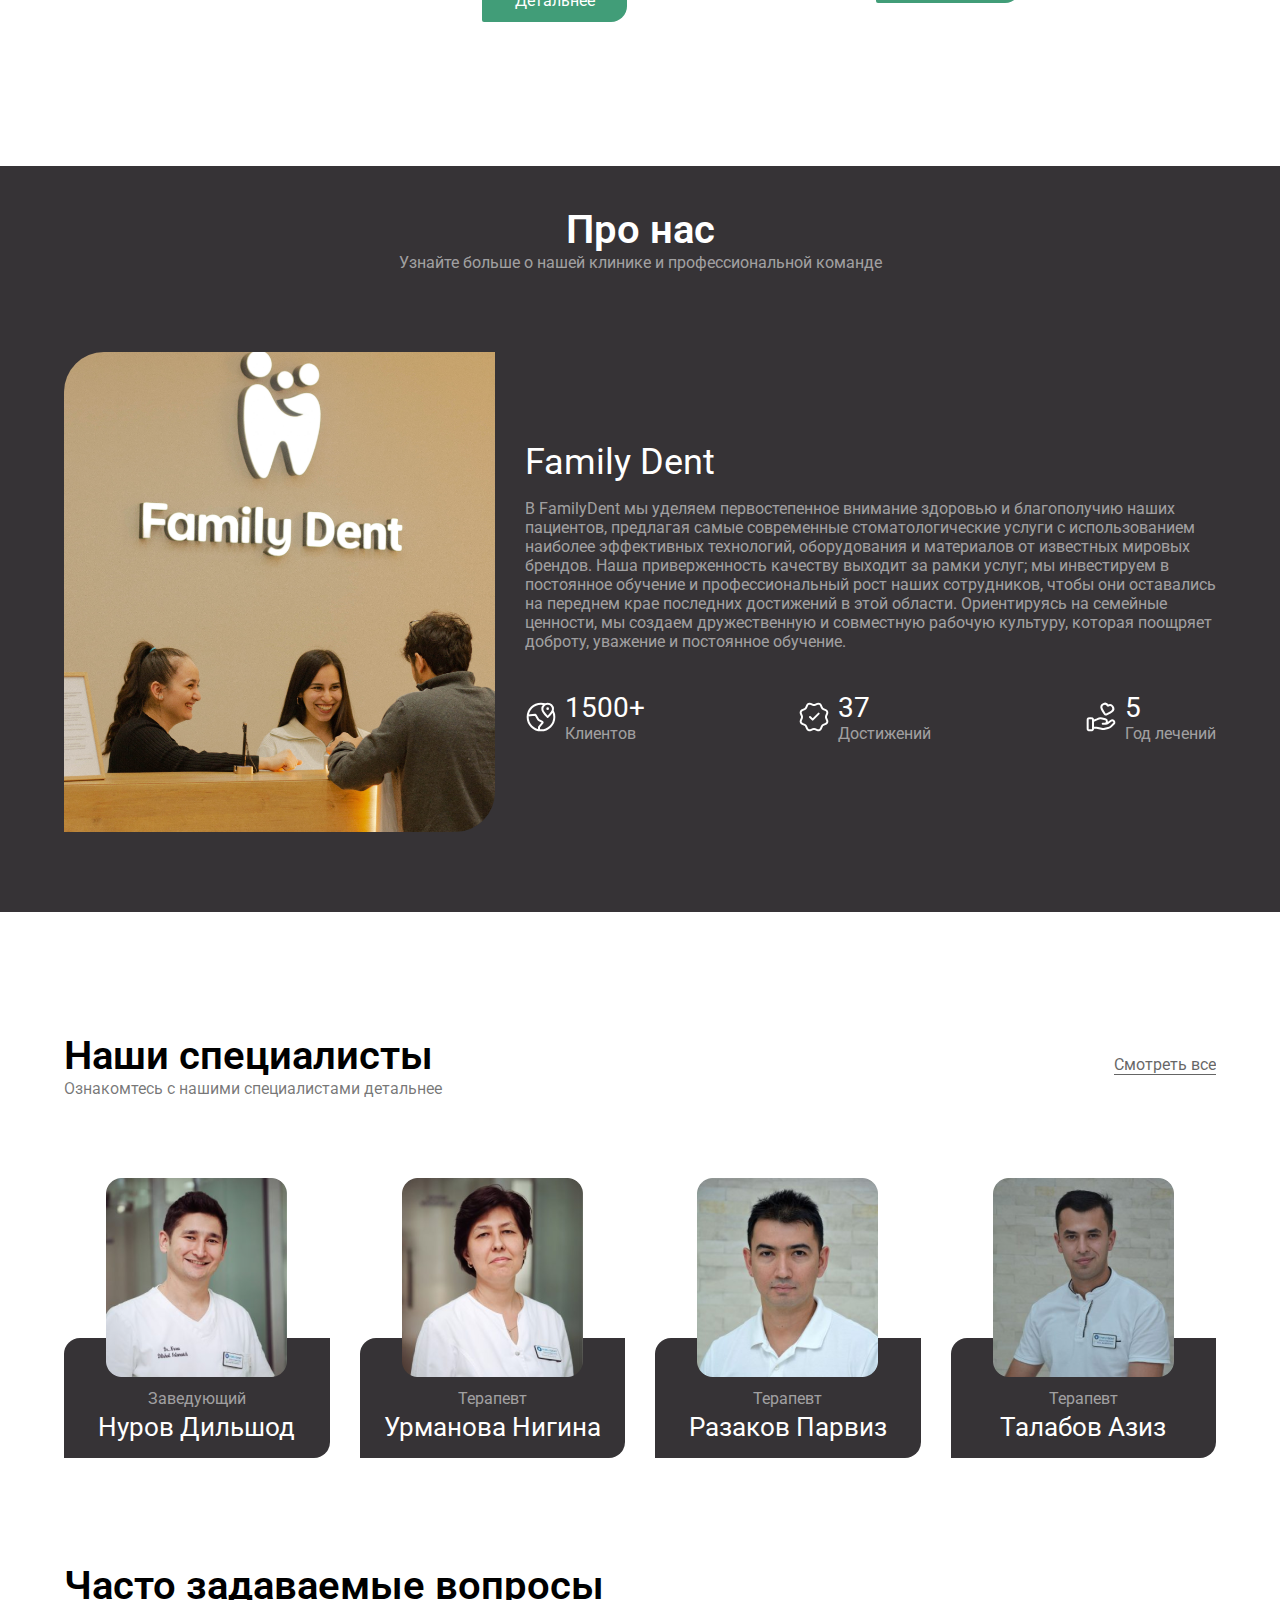
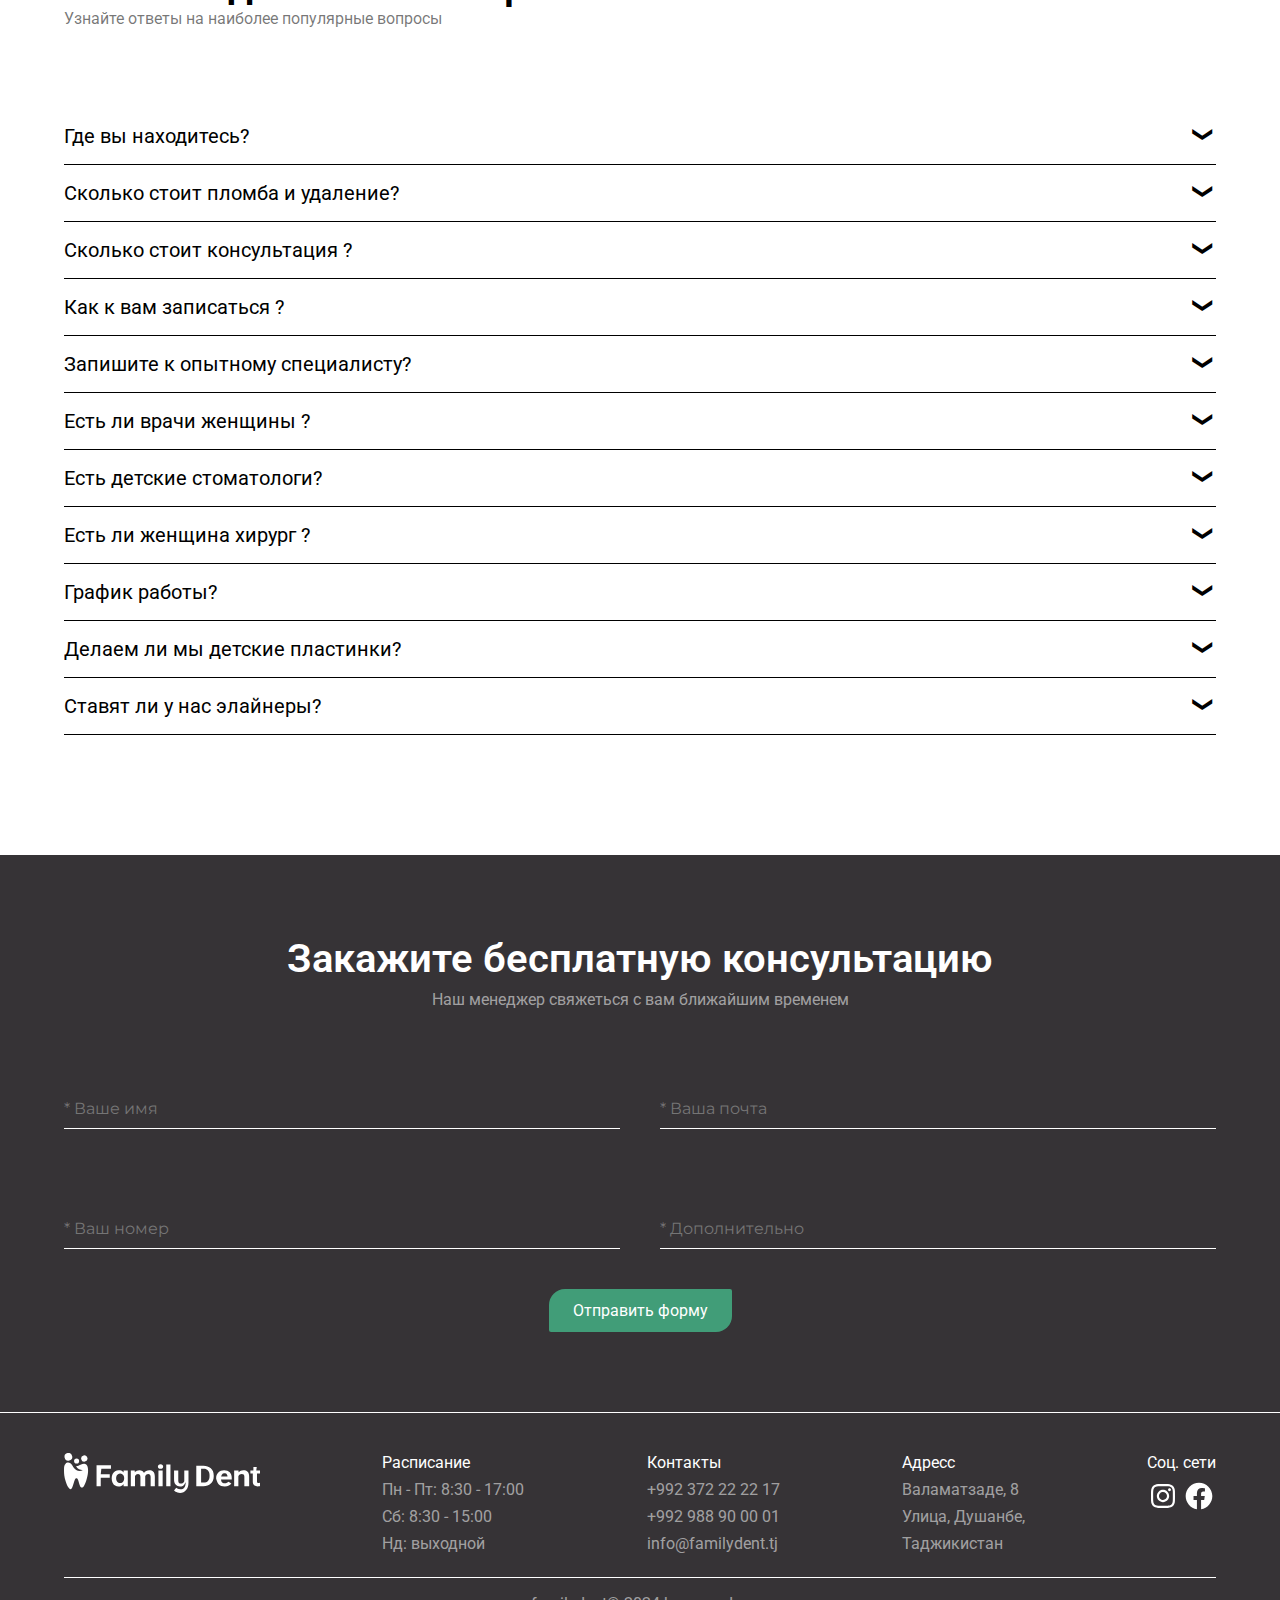
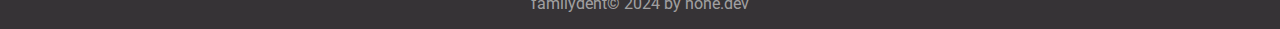
==== commit 0345a55f: "MVP DEMO" ====
--- a/index.html
+++ b/index.html
@@ -3,8 +3,11 @@
   <head>
     <meta charset="UTF-8" />
     <meta name="viewport" content="width=device-width, initial-scale=1.0" />
-    <meta name="title" content="Family Dent - dentistry for whole family">
-    <meta name="description" content="The most modern technologies in whole Asia planet part. Your best way to happy smile.">
+    <meta name="title" content="Family Dent - dentistry for whole family" />
+    <meta
+      name="description"
+      content="The most modern technologies in whole Asia planet part. Your best way to happy smile."
+    />
     <title>Family Dent | Home</title>
     <link rel="preconnect" href="https://fonts.googleapis.com" />
     <link rel="preconnect" href="https://fonts.gstatic.com" crossorigin />
@@ -26,17 +29,19 @@
             </a>
 
             <ul class="nav__links-wrapper">
-              <li><a href="/" class="nav__links">Home</a></li>
-              <li><a href="/about.html" class="nav__links">About</a></li>
-              <li><a href="/services.html" class="nav__links">Services</a></li>
-              <li><a href="/specialists.html" class="nav__links">Specialists</a></li>
-              <li><a href="/contacts.html" class="nav__links">Contacts</a></li>
+              <li><a href="/" class="nav__links">Главная</a></li>
+              <li><a href="/about.html" class="nav__links">Про нас</a></li>
+              <li><a href="/services.html" class="nav__links">Услуги</a></li>
+              <li>
+                <a href="/specialists.html" class="nav__links">Специалисты</a>
+              </li>
+              <li><a href="/contacts.html" class="nav__links">Контакты</a></li>
             </ul>
 
             <div class="nav__contactInfo">
-              <p>8 Valamatzade Street</p>
+              <p>Улица Валаматзаде, 8</p>
               <p>familydent@mail.tj</p>
-              <p>+9 239 845 849</p>
+              <a href="tel:+992988900001">+992 988 90 00 01</a>
             </div>
 
             <button class="nav__burger" id="burgerButton">
@@ -54,24 +59,18 @@
         <div class="container">
           <div class="offer__wrapper">
             <div class="offer__info">
-              <h1>Dentistry without pain and fear</h1>
+              <h1>Лечение зубов без боли и страха</h1>
               <p class="subtitle-white offer__subtitle">
-                Lorem ipsum dolor sit amet, consectetur adipiscing elit, sed do
-                eiusmod tempor incididunt ut labore et dolore magna aliqua.
+                Клиники для взрослых и детей, которые с 2018 года обеспечивает
+                исключительную заботу о пациентах.
               </p>
               <div class="offer__button-wrapper">
-                <a href="#consultation" class="button-main">Get Advice</a>
-                <a href="#about" class="button-ghost">Learn More</a>
-              </div>
-            </div>
-
-            <div class="offer__image-wrapper">
-              <img
-                src="images/index/offerImage.png"
-                alt="dentistry image"
-                class="offer__image"
-              />
-            </div>
+                <a href="#consultation" class="button-main">Консультация</a>
+                <a href="#about" class="button-ghost">Узнать больше</a>
+              </div>
+            </div>
+
+            <div class="offer__image-wrapper"></div>
           </div>
         </div>
       </section>
@@ -82,12 +81,16 @@
         <div class="container">
           <div class="block-head">
             <div class="block-head-info">
-              <h2>Our Services</h2>
-              <p class="subtitle-dark services__block-subtitle">
-                Lorem ipsum dolor sit amet, consectetur adipiscing
-              </p>
-            </div>
-            <a href="/services" class="button-link">Browse all</a>
+              <h2>Наши услуги</h2>
+              <p class="subtitle-dark services__block-subtitle">
+                В FamilyDent мы уделяем первостепенное внимание здоровью и
+                благополучию наших пациентов, предлагая самые современные
+                стоматологические услуги с использованием наиболее эффективных
+                технологий, оборудования и материалов от известных мировых
+                брендов.
+              </p>
+            </div>
+            <a href="/services.html" class="button-link">Смотреть все</a>
           </div>
           <div class="services__wrapper">
             <div class="services__block">
@@ -97,14 +100,79 @@
                   alt="orthodonia icon"
                   class="services__icon"
                 />
-                <h4>Orthodonia</h4>
+                <h4>Ортодония</h4>
+              </div>
+              <p class="subtitle-dark services__block-subtitle">
+                Современные технологии позволяют лечить зубы совершенно
+                безопасно, безболезненно и комфортно. Большинство процедур
+                совершается за один визит.
+              </p>
+              <a
+                href="/service-orthodonia.html"
+                class="button-main services__button"
+                >Детальнее</a
+              >
+            </div>
+
+            <div class="services__block">
+              <div class="services__block-head">
+                <img
+                  src="images/services/pediatric.svg"
+                  alt="pediatric icon"
+                  class="services__icon"
+                />
+                <h4>Детская</h4>
+              </div>
+              <p class="subtitle-dark services__block-subtitle">
+                Осуществив запись на прием в отделение детской стоматологии
+                клиники «FamilyDent», вы можете быть уверены, что ваш ребенок
+                выйдет от врача с улыбкой.
+              </p>
+              <a
+                href="/service-pediatric.html"
+                class="button-main services__button"
+                >Детальнее</a
+              >
+            </div>
+
+            <div class="services__block">
+              <div class="services__block-head">
+                <img
+                  src="images/services/aesthetic.svg"
+                  alt="aesthetic icon"
+                  class="services__icon"
+                />
+                <h4>Эстетичность</h4>
+              </div>
+              <p class="subtitle-dark services__block-subtitle">
+                Эстетическая стоматология представляет собой пластическую
+                операцию для зубов. Она позволяет значительно улучшить качество
+                и внешний вид зубов.
+              </p>
+              <a
+                href="/service-aesthetic.html"
+                class="button-main services__button"
+                >Детальнее</a
+              >
+            </div>
+
+            <div class="services__block">
+              <div class="services__block-head">
+                <img
+                  src="images/services/implantation.svg"
+                  alt="implantation icon"
+                  class="services__icon"
+                />
+                <h4>Имплантация</h4>
               </div>
               <p class="subtitle-dark services__block-subtitle">
                 Lorem ipsum dolor sit amet, consectetur adipiscing, consectetur
                 adipiscing, consectetur dolor amet
               </p>
-              <a href="/service-orthodonia" class="button-main services__button"
-                >Learn More</a
+              <a
+                href="/service-implantation.html"
+                class="button-main services__button"
+                >Детальнее</a
               >
             </div>
 
@@ -115,54 +183,18 @@
                   alt="prosthetics icon"
                   class="services__icon"
                 />
-                <h4>Prosthetics</h4>
-              </div>
-              <p class="subtitle-dark services__block-subtitle">
-                Lorem ipsum dolor sit amet, consectetur adipiscing, consectetur
-                adipiscing, consectetur dolor amet
+                <h4>Протезирование</h4>
+              </div>
+              <p class="subtitle-dark services__block-subtitle">
+                Протезирование — это восстановление или замена собственных зубов
+                особыми конструкциями — зубными протезами. Они могут быть как
+                съемными, так и несъемными. Отдельно следует выделить такую
+                группу протезов, как имплантаты.
               </p>
               <a
-                href="/service-prosthetics"
+                href="/service-prosthetics.html"
                 class="button-main services__button"
-                >Learn More</a
-              >
-            </div>
-
-            <div class="services__block">
-              <div class="services__block-head">
-                <img 
-                src="images/services/pediatric.svg" 
-                alt="pediatric icon" 
-                class="services__icon"
-                />
-                <h4>Pediatric</h4>
-              </div>
-              <p class="subtitle-dark services__block-subtitle">
-                Lorem ipsum dolor sit amet, consectetur adipiscing, consectetur
-                adipiscing, consectetur dolor amet
-              </p>
-              <a href="/service-pediatric" class="button-main services__button"
-                >Learn More</a
-              >
-            </div>
-
-            <div class="services__block">
-              <div class="services__block-head">
-                <img
-                  src="images/services/implantation.svg"
-                  alt="implantation icon"
-                  class="services__icon"
-                />
-                <h4>Implantation</h4>
-              </div>
-              <p class="subtitle-dark services__block-subtitle">
-                Lorem ipsum dolor sit amet, consectetur adipiscing, consectetur
-                adipiscing, consectetur dolor amet
-              </p>
-              <a
-                href="/service-implantation"
-                class="button-main services__button"
-                >Learn More</a
+                >Детальнее</a
               >
             </div>
 
@@ -173,34 +205,18 @@
                   alt="dentalSurgery icon"
                   class="services__icon"
                 />
-                <h4>Dental surgery</h4>
-              </div>
-              <p class="subtitle-dark services__block-subtitle">
-                Lorem ipsum dolor sit amet, consectetur adipiscing, consectetur
-                adipiscing, consectetur dolor amet
+                <h4>Хирургическая</h4>
+              </div>
+              <p class="subtitle-dark services__block-subtitle">
+                Раздел стоматологии, практикующий такие методы лечения как:
+                операции по сохранению зубов, подсадка костной ткани, подготовка
+                и имплантация зубов, а также разнообразные эстетические операции
+                в пародонтологии
               </p>
               <a
-                href="/service-dentalSurgery"
+                href="/service-dentalSurgery.html"
                 class="button-main services__button"
-                >Learn More</a
-              >
-            </div>
-
-            <div class="services__block">
-              <div class="services__block-head">
-                <img 
-                src="images/services/aesthetic.svg" 
-                alt="aesthetic icon" 
-                class="services__icon"
-                />
-                <h4>Aesthetic</h4>
-              </div>
-              <p class="subtitle-dark services__block-subtitle">
-                Lorem ipsum dolor sit amet, consectetur adipiscing, consectetur
-                adipiscing, consectetur dolor amet
-              </p>
-              <a href="/service-aesthetic" class="button-main services__button"
-                >Learn More</a
+                >Детальнее</a
               >
             </div>
           </div>
@@ -212,31 +228,28 @@
       <section id="about" class="about">
         <div class="container">
           <div class="about__head">
-            <h2>About Us</h2>
+            <h2>Про нас</h2>
             <p class="subtitle-white">
-              Lorem ipsum dolor sit amet, consectetur adipiscing
+              Узнайте больше о нашей клинике и профессиональной команде
             </p>
           </div>
 
           <div class="about__wrapper">
-            <div class="about__image-wrapper">
-              <img
-                src="images/index/AboutImage.png"
-                alt="dentistry specialists image"
-                class="about__image"
-              />
-            </div>
+            <div class="about__image-wrapper"></div>
 
             <div class="about__info-wrapper">
               <h3 class="about__info-title">Family Dent</h3>
               <p class="subtitle-white about__subtitle">
-                Lorem ipsum dolor sit amet, consectetur adipiscing elit, sed do
-                eiusmod tempor incididunt ut labore et dolore magna aliqua. Ut
-                enim ad minim veniam, quis nostrud exercitation ullamco laboris
-                nisi ut aliquip ex ea commodo consequat. Duis aute irure dolor
-                in reprehenderit in voluptate velit esse cillum dolore eu fugiat
-                nulla pariatur. Excepteur sint occaecat cupidatat non proident,
-                sunt in culpa qui officia deserunt mollit anim id est laborum.
+                В FamilyDent мы уделяем первостепенное внимание здоровью и
+                благополучию наших пациентов, предлагая самые современные
+                стоматологические услуги с использованием наиболее эффективных
+                технологий, оборудования и материалов от известных мировых
+                брендов. Наша приверженность качеству выходит за рамки услуг; мы
+                инвестируем в постоянное обучение и профессиональный рост наших
+                сотрудников, чтобы они оставались на переднем крае последних
+                достижений в этой области. Ориентируясь на семейные ценности, мы
+                создаем дружественную и совместную рабочую культуру, которая
+                поощряет доброту, уважение и постоянное обучение.
               </p>
               <div class="about__stats-wrapper">
                 <div class="about__stats">
@@ -247,7 +260,7 @@
                   />
                   <div class="about__stats-info">
                     <h4>1500+</h4>
-                    <p class="subtitle-white">Happy clients</p>
+                    <p class="subtitle-white">Клиентов</p>
                   </div>
                 </div>
 
@@ -259,7 +272,7 @@
                   />
                   <div class="about__stats-info">
                     <h4>37</h4>
-                    <p class="subtitle-white">Achivments</p>
+                    <p class="subtitle-white">Достижений</p>
                   </div>
                 </div>
 
@@ -271,7 +284,7 @@
                   />
                   <div class="about__stats-info">
                     <h4>5</h4>
-                    <p class="subtitle-white">Years of treatment</p>
+                    <p class="subtitle-white">Год лечений</p>
                   </div>
                 </div>
               </div>
@@ -286,12 +299,12 @@
         <div class="container">
           <div class="block-head">
             <div class="block-head-info">
-              <h2>Our Specialists</h2>
+              <h2>Наши специалисты</h2>
               <p class="subtitle-dark">
-                Lorem ipsum dolor sit amet, consectetur adipiscing
-              </p>
-            </div>
-            <a href="/specialists" class="button-link">Browse all</a>
+                Ознакомтесь с нашими специалистами детальнее
+              </p>
+            </div>
+            <a href="/specialists.html" class="button-link">Смотреть все</a>
           </div>
           <div class="staff__wrapper">
             <div class="staff__block">
@@ -300,8 +313,8 @@
                 alt="Nurov Dyshlod"
                 class="staff__image"
               />
-              <p class="subtitle-white staff__role">Head</p>
-              <h5 class="staff__block-title">Nurov Dyshlod</h5>
+              <p class="subtitle-white staff__role">Заведующий</p>
+              <h5 class="staff__block-title">Нуров Дильшод</h5>
             </div>
 
             <div class="staff__block">
@@ -310,8 +323,8 @@
                 alt="Urmanova Nigina"
                 class="staff__image"
               />
-              <p class="subtitle-white staff__role">Therapist</p>
-              <h5 class="staff__block-title">Urmanova Nigina</h5>
+              <p class="subtitle-white staff__role">Терапевт</p>
+              <h5 class="staff__block-title">Урманова Нигина</h5>
             </div>
 
             <div class="staff__block">
@@ -320,8 +333,8 @@
                 alt="Razakov Parviz "
                 class="staff__image"
               />
-              <p class="subtitle-white staff__role">Therapist</p>
-              <h5 class="staff__block-title">Razakov Parviz</h5>
+              <p class="subtitle-white staff__role">Терапевт</p>
+              <h5 class="staff__block-title">Разаков Парвиз</h5>
             </div>
 
             <div class="staff__block">
@@ -330,8 +343,8 @@
                 alt="Talabov Aziz"
                 class="staff__image"
               />
-              <p class="subtitle-white staff__role">Therapist</p>
-              <h5 class="staff__block-title">Talabov Aziz</h5>
+              <p class="subtitle-white staff__role">Терапевт</p>
+              <h5 class="staff__block-title">Талабов Азиз</h5>
             </div>
           </div>
         </div>
@@ -343,57 +356,134 @@
         <div class="container">
           <div class="block-head">
             <div>
-              <h2>Frequently Asked Questions</h2>
+              <h2>Часто задаваемые вопросы</h2>
               <p class="subtitle-dark">
-                Lorem ipsum dolor sit amet, consectetur adipiscing
+                Узнайте ответы на наиболее популярные вопросы
               </p>
             </div>
           </div>
 
           <div class="accordion">
+            <div class="tab">
+              <input type="checkbox" name="accordion-1" id="cb1" />
+              <label for="cb1" class="tab__label">Где вы находитесь? </label>
+              <div class="tab__content subtitle-dark">
+                <p>
+                  Yes, Lemroy AI is user-friendly and designed for both
+                  beginners and experienced email marketers.
+                </p>
+              </div>
+            </div>
+            <div class="tab">
+              <input type="checkbox" name="accordion-1" id="cb2" />
+              <label for="cb2" class="tab__label"
+                >Сколько стоит пломба и удаление?</label
+              >
+              <div class="tab__content subtitle-dark">
+                <p>
+                  No coding skills are necessary. Just submit your email list in
+                  Excel format, and we`ll handle the rest.
+                </p>
+              </div>
+            </div>
+            <div class="tab">
+              <input type="checkbox" name="accordion-1" id="cb3" />
+              <label for="cb3" class="tab__label"
+                >Сколько стоит консультация ?</label
+              >
+              <div class="tab__content subtitle-dark">
+                <p>
+                  By tailoring first lines to each company, recipients feel more
+                  connected and inspired to engage with the email content.
+                </p>
+              </div>
+            </div>
+            <div class="tab">
+              <input type="checkbox" name="accordion-1" id="cb4" />
+              <label for="cb4" class="tab__label">Как к вам записаться ?</label>
+              <div class="tab__content subtitle-dark">
+                <p>
+                  Absolutely! We prioritize data security and utilize robust
+                  encryption to ensure your information is safe.
+                </p>
+              </div>
+            </div>
+            <div class="tab">
+              <input type="checkbox" name="accordion-1" id="cb5" />
+              <label for="cb5" class="tab__label"
+                >Запишите к опытному специалисту?</label
+              >
+              <div class="tab__content subtitle-dark">
+                <p>
+                  Yes, Lemroy AI is user-friendly and designed for both
+                  beginners and experienced email marketers.
+                </p>
+              </div>
+            </div>
+            <div class="tab">
+              <input type="checkbox" name="accordion-1" id="cb6" />
+              <label for="cb7" class="tab__label"
+                >Есть ли врачи женщины ?</label
+              >
+              <div class="tab__content subtitle-dark">
+                <p>
+                  Yes, Lemroy AI is user-friendly and designed for both
+                  beginners and experienced email marketers.
+                </p>
+              </div>
+            </div>
+            <div class="tab">
+              <input type="checkbox" name="accordion-1" id="cb8" />
+              <label for="cb8" class="tab__label"
+                >Есть детские стоматологи?</label
+              >
+              <div class="tab__content subtitle-dark">
+                <p>
+                  Yes, Lemroy AI is user-friendly and designed for both
+                  beginners and experienced email marketers.
+                </p>
+              </div>
+            </div>
             <div class="tab">
               <input type="checkbox" name="accordion-1" id="cb1" />
               <label for="cb1" class="tab__label"
-                >Is Lemroy AI easy to use?</label
-              >
-              <div class="tab__content subtitle-dark">
-                <p>
-                  Yes, Lemroy AI is user-friendly and designed for both
-                  beginners and experienced email marketers.
-                </p>
-              </div>
-            </div>
-            <div class="tab">
-              <input type="checkbox" name="accordion-1" id="cb2" />
-              <label for="cb2" class="tab__label"
-                >Do I need coding skills?</label
-              >
-              <div class="tab__content subtitle-dark">
-                <p>
-                  No coding skills are necessary. Just submit your email list in
-                  Excel format, and we`ll handle the rest.
-                </p>
-              </div>
-            </div>
-            <div class="tab">
-              <input type="checkbox" name="accordion-1" id="cb3" />
-              <label for="cb3" class="tab__label"
-                >How does it increase engagement?</label
-              >
-              <div class="tab__content subtitle-dark">
-                <p>
-                  By tailoring first lines to each company, recipients feel more
-                  connected and inspired to engage with the email content.
-                </p>
-              </div>
-            </div>
-            <div class="tab">
-              <input type="checkbox" name="accordion-1" id="cb4" />
-              <label for="cb4" class="tab__label">Is my data secure?</label>
-              <div class="tab__content subtitle-dark">
-                <p>
-                  Absolutely! We prioritize data security and utilize robust
-                  encryption to ensure your information is safe.
+                >Есть ли женщина хирург ?
+              </label>
+              <div class="tab__content subtitle-dark">
+                <p>К сожалению, на данный момент нет</p>
+              </div>
+            </div>
+            <div class="tab">
+              <input type="checkbox" name="accordion-1" id="cb9" />
+              <label for="cb9" class="tab__label">График работы?</label>
+              <div class="tab__content subtitle-dark">
+                <p>
+                  Yes, Lemroy AI is user-friendly and designed for both
+                  beginners and experienced email marketers.
+                </p>
+              </div>
+            </div>
+            <div class="tab">
+              <input type="checkbox" name="accordion-1" id="cb10" />
+              <label for="cb10" class="tab__label"
+                >Делаем ли мы детские пластинки?</label
+              >
+              <div class="tab__content subtitle-dark">
+                <p>
+                  Yes, Lemroy AI is user-friendly and designed for both
+                  beginners and experienced email marketers.
+                </p>
+              </div>
+            </div>
+            <div class="tab">
+              <input type="checkbox" name="accordion-1" id="cb11" />
+              <label for="cb11" class="tab__label"
+                >Ставят ли у нас элайнеры?</label
+              >
+              <div class="tab__content subtitle-dark">
+                <p>
+                  Yes, Lemroy AI is user-friendly and designed for both
+                  beginners and experienced email marketers.
                 </p>
               </div>
             </div>
@@ -406,37 +496,40 @@
       <section id="consultation" class="call">
         <div class="container">
           <div class="call__head">
-            <h2>Order a Free Consultation</h2>
+            <h2>Закажите бесплатную консультацию</h2>
             <p class="subtitle-white call__subtitle">
-              Lorem ipsum dolor sit amet, consectetur adipiscing dolor sit amet,
-              consectetur adipiscing
+              Наш менеджер свяжеться с вам ближайшим временем
             </p>
           </div>
 
-          <form class="call__form">
+          <form class="call__form" action="send.php" method="post">
             <div class="call__form-wrapper">
               <input
                 type="text"
-                placeholder="* Your name"
+                name="name"
+                placeholder="* Ваше имя"
                 class="call__form-input"
               />
               <input
                 type="text"
-                placeholder="* Your email"
+                name="email"
+                placeholder="* Ваша почта"
                 class="call__form-input"
               />
               <input
                 type="text"
-                placeholder="* Your phone"
+                name="phone"
+                placeholder="* Ваш номер"
                 class="call__form-input"
               />
               <input
                 type="text"
-                placeholder="* Additionally"
+                name="additionally"
+                placeholder="* Дополнительно"
                 class="call__form-input"
               />
             </div>
-            <button class="button-main">Send Form</button>
+            <button type="submit" class="button-main">Отправить форму</button>
           </form>
         </div>
       </section>
@@ -449,13 +542,13 @@
             <img src="images/Logo.svg" alt="logo" class="logo" />
           </a>
           <div class="footer__block">
-            <h6>Shedule</h6>
-            <p class="subtitle-white">Mon - Fri: 8:30 - 17:00</p>
-            <p class="subtitle-white">Mon - Fri: 8:30 - 15:00</p>
-            <p class="subtitle-white">Sunday: day off</p>
+            <h6>Расписание</h6>
+            <p class="subtitle-white">Пн - Пт: 8:30 - 17:00</p>
+            <p class="subtitle-white">Сб: 8:30 - 15:00</p>
+            <p class="subtitle-white">Нд: выходной</p>
           </div>
           <div class="footer__block">
-            <h6>Contacts</h6>
+            <h6>Контакты</h6>
             <a href="tel:+992372222217" class="subtitle-white footer__phoneLink"
               >+992 372 22 22 17</a
             >
@@ -465,13 +558,13 @@
             <p class="subtitle-white">info@familydent.tj</p>
           </div>
           <div class="footer__block">
-            <h6>Address</h6>
-            <p class="subtitle-white">8 Valamatzade</p>
-            <p class="subtitle-white">Street, Dushanbe,</p>
-            <p class="subtitle-white">Tajikistan</p>
+            <h6>Адресс</h6>
+            <p class="subtitle-white">Валаматзаде, 8</p>
+            <p class="subtitle-white">Улица, Душанбе,</p>
+            <p class="subtitle-white">Таджикистан</p>
           </div>
           <div class="footer__socials-wrapper">
-            <h6>Socials</h6>
+            <h6>Соц. сети</h6>
             <a target="_blank" href="/">
               <img
                 src="images/icons/instagram.svg"
--- a/styles/specification.css
+++ b/styles/specification.css
@@ -85,7 +85,7 @@
 .block-head {
   display: flex;
   justify-content: space-between;
-  align-items: end;
+  align-items: center;
   margin-bottom: 80px;
 }
 
--- a/styles/styles.css
+++ b/styles/styles.css
@@ -98,8 +98,14 @@
   margin: 16px 0 24px;
 }
 
-.offer__image {
+.offer__image-wrapper {
   border-radius: 40px 0 40px 0;
+  background: url('/images/index/offerImage.jpg') no-repeat;
+  background-position: 0px -80px;
+  max-width: 460px;
+  width: 100%;
+  height: 400px;
+  background-size: cover;
 }
 
 .offer__button-wrapper {
@@ -137,6 +143,7 @@
 
 .services__block-subtitle {
   margin: 16px 0 24px;
+  max-width: 560px;
 }
 
 .services__button {
@@ -179,9 +186,22 @@
   gap: 8px;
 }
 
+.about__info-wrapper {
+  max-width: 60%;
+}
+
 .about__stats-wrapper {
   display: flex;
   justify-content: space-between;
+}
+
+.about__image-wrapper {
+  border-radius: 40px 0 40px 0;
+  background: url('/images/index/about.jpg') no-repeat;
+  background-size: cover;
+  background-position: center;
+  width: 100%;
+  height: 480px;
 }
 
 /* Staff */
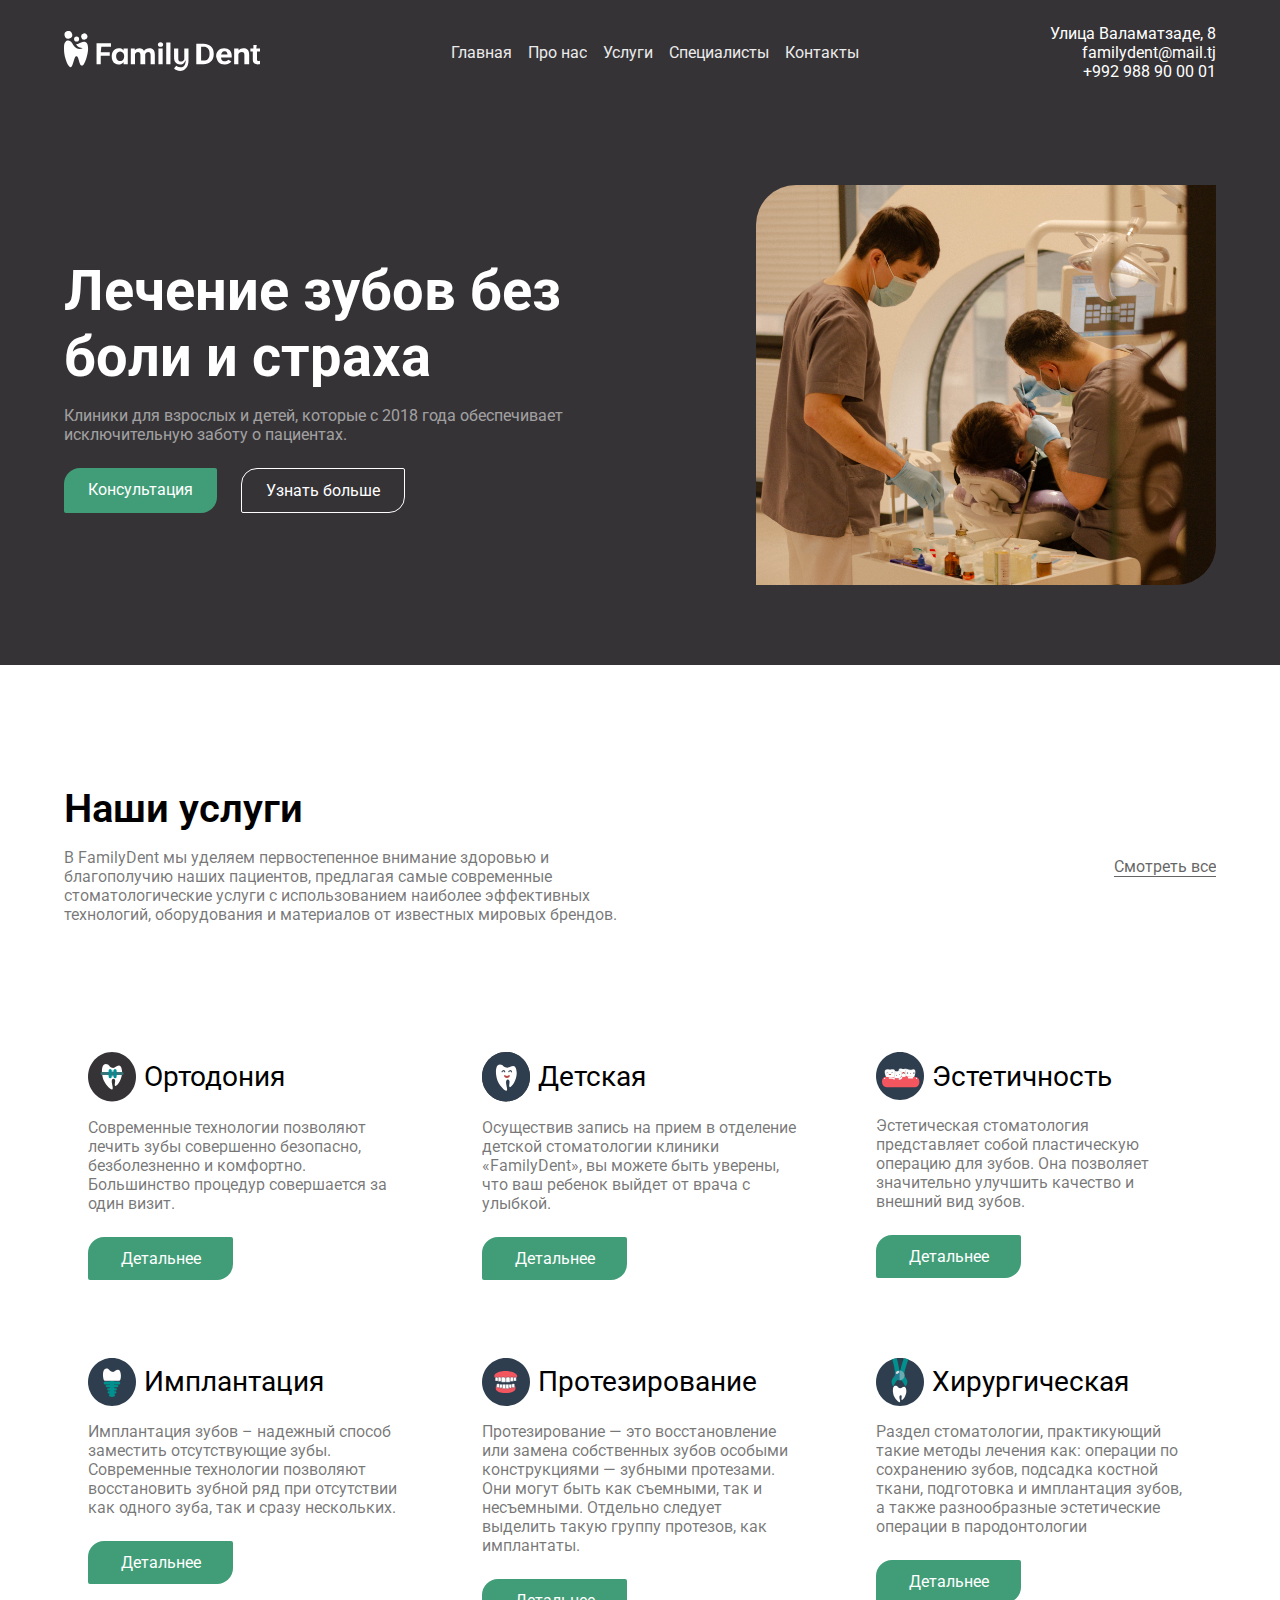
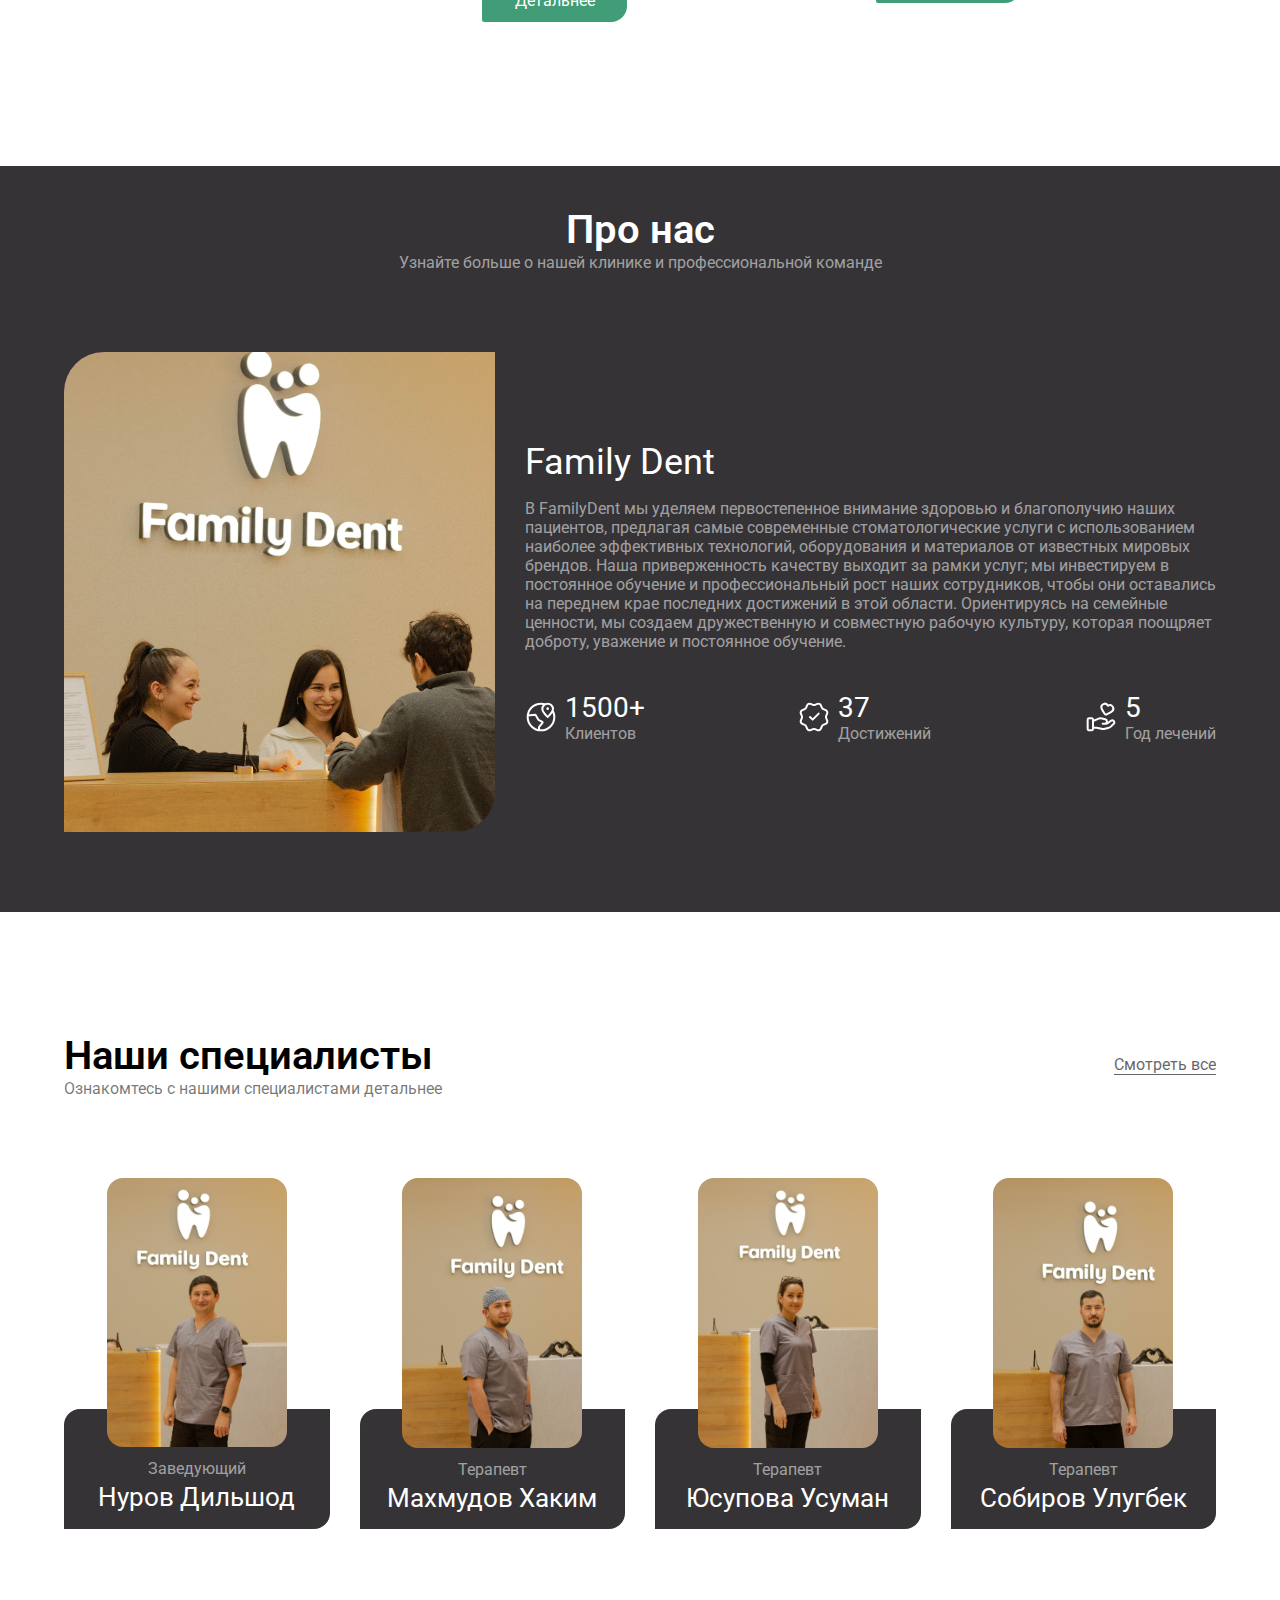
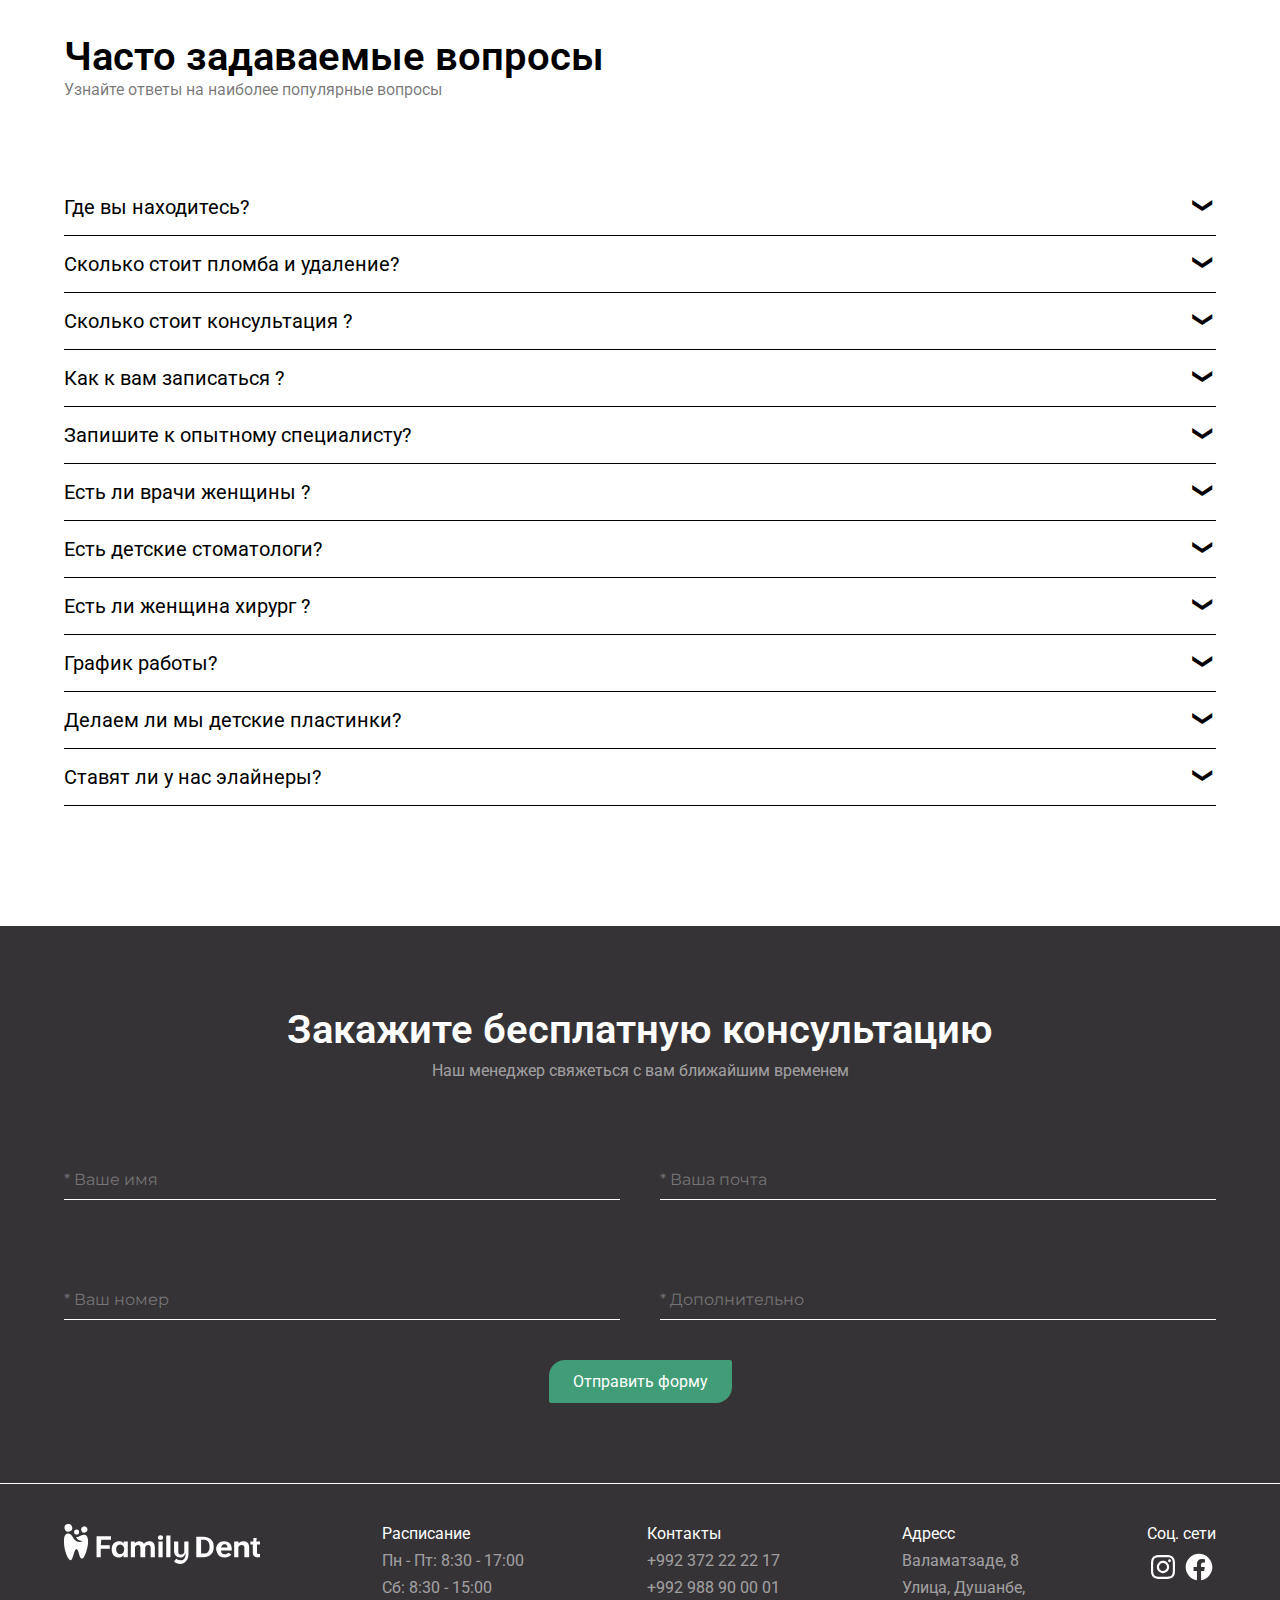
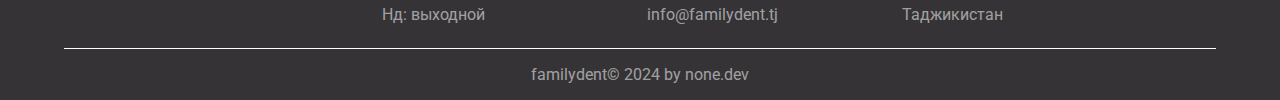
==== commit 8edd58b2: "Prod version" ====
--- a/index.html
+++ b/index.html
@@ -50,6 +50,67 @@
           </div>
         </div>
       </nav>
+
+      <nav class="nav__mobile" id="navMobile" style="display: none">
+        <div class="container">
+          <div class="nav__mobile-head">
+            <img src="images/Logo.svg" alt="logo" />
+            <button id="closeMenuBtn" class="nav__mobile-close">
+              <img src="images/icons/close.svg" alt="close icon" />
+            </button>
+          </div>
+          <div class="nav__mobile-wrapper">
+            <ul class="nav__mobile-links-wrapper">
+              <li>
+                <a id="closeMenuBtn" href="/" class="nav__links">Главная</a>
+              </li>
+              <li>
+                <a id="closeMenuBtn" href="/about.html" class="nav__links"
+                  >Про нас</a
+                >
+              </li>
+              <li>
+                <a id="closeMenuBtn" href="/services.html" class="nav__links"
+                  >Услуги</a
+                >
+              </li>
+              <li>
+                <a id="closeMenuBtn" href="/specialists.html" class="nav__links"
+                  >Специалисты</a
+                >
+              </li>
+              <li>
+                <a id="closeMenuBtn" href="/contacts.html" class="nav__links"
+                  >Контакты</a
+                >
+              </li>
+            </ul>
+
+            <div class="nav__mobile-contactInfo">
+              <p>Улица Валаматзаде, 8</p>
+              <p>familydent@mail.tj</p>
+              <a href="tel:+992988900001">+992 988 90 00 01</a>
+            </div>
+
+            <div class="mav__mobile-socials">
+              <a target="_blank" href="/">
+                <img
+                  src="images/icons/instagram.svg"
+                  alt="instagram icon"
+                  class="footer__icon"
+                />
+              </a>
+              <a target="_blank" href="/">
+                <img
+                  src="images/icons/facebook.svg"
+                  alt="facebook icon"
+                  class="footer__icon"
+                />
+              </a>
+            </div>
+          </div>
+        </div>
+      </nav>
     </header>
 
     <main>
@@ -79,7 +140,7 @@
 
       <section class="services">
         <div class="container">
-          <div class="block-head">
+          <div class="block-head block-head-services">
             <div class="block-head-info">
               <h2>Наши услуги</h2>
               <p class="subtitle-dark services__block-subtitle">
@@ -107,9 +168,7 @@
                 безопасно, безболезненно и комфортно. Большинство процедур
                 совершается за один визит.
               </p>
-              <a
-                href="/service-orthodonia.html"
-                class="button-main services__button"
+              <a href="/services.html" class="button-main services__button"
                 >Детальнее</a
               >
             </div>
@@ -128,9 +187,7 @@
                 клиники «FamilyDent», вы можете быть уверены, что ваш ребенок
                 выйдет от врача с улыбкой.
               </p>
-              <a
-                href="/service-pediatric.html"
-                class="button-main services__button"
+              <a href="/services.html" class="button-main services__button"
                 >Детальнее</a
               >
             </div>
@@ -149,9 +206,7 @@
                 операцию для зубов. Она позволяет значительно улучшить качество
                 и внешний вид зубов.
               </p>
-              <a
-                href="/service-aesthetic.html"
-                class="button-main services__button"
+              <a href="/services.html" class="button-main services__button"
                 >Детальнее</a
               >
             </div>
@@ -166,12 +221,11 @@
                 <h4>Имплантация</h4>
               </div>
               <p class="subtitle-dark services__block-subtitle">
-                Lorem ipsum dolor sit amet, consectetur adipiscing, consectetur
-                adipiscing, consectetur dolor amet
-              </p>
-              <a
-                href="/service-implantation.html"
-                class="button-main services__button"
+                Имплантация зубов – надежный способ заместить отсутствующие
+                зубы. Современные технологии позволяют восстановить зубной ряд
+                при отсутствии как одного зуба, так и сразу нескольких.
+              </p>
+              <a href="/services.html" class="button-main services__button"
                 >Детальнее</a
               >
             </div>
@@ -191,9 +245,7 @@
                 съемными, так и несъемными. Отдельно следует выделить такую
                 группу протезов, как имплантаты.
               </p>
-              <a
-                href="/service-prosthetics.html"
-                class="button-main services__button"
+              <a href="/services.html" class="button-main services__button"
                 >Детальнее</a
               >
             </div>
@@ -213,9 +265,7 @@
                 и имплантация зубов, а также разнообразные эстетические операции
                 в пародонтологии
               </p>
-              <a
-                href="/service-dentalSurgery.html"
-                class="button-main services__button"
+              <a href="/services.html" class="button-main services__button"
                 >Детальнее</a
               >
             </div>
@@ -309,7 +359,7 @@
           <div class="staff__wrapper">
             <div class="staff__block">
               <img
-                src="images/specialists/Family Dent 320x480 1.png"
+                src="images/specialists/nurosDylshod.jpg"
                 alt="Nurov Dyshlod"
                 class="staff__image"
               />
@@ -319,32 +369,32 @@
 
             <div class="staff__block">
               <img
-                src="images/specialists/IMG_0979-25-07-19-05-45-320x480 1.png"
+                src="images/specialists/mahmudovHakim.jpg"
                 alt="Urmanova Nigina"
                 class="staff__image"
               />
               <p class="subtitle-white staff__role">Терапевт</p>
-              <h5 class="staff__block-title">Урманова Нигина</h5>
+              <h5 class="staff__block-title">Махмудов Хаким</h5>
             </div>
 
             <div class="staff__block">
               <img
-                src="images/specialists/Vrach 5 320x480 1.png"
+                src="images/specialists/usupovaEsuman.jpg"
                 alt="Razakov Parviz "
                 class="staff__image"
               />
               <p class="subtitle-white staff__role">Терапевт</p>
-              <h5 class="staff__block-title">Разаков Парвиз</h5>
+              <h5 class="staff__block-title">Юсупова Усуман</h5>
             </div>
 
             <div class="staff__block">
               <img
-                src="images/specialists/Talabov Aziz Dentist 1.png"
+                src="images/specialists/sobirovUlugbek.jpg"
                 alt="Talabov Aziz"
                 class="staff__image"
               />
               <p class="subtitle-white staff__role">Терапевт</p>
-              <h5 class="staff__block-title">Талабов Азиз</h5>
+              <h5 class="staff__block-title">Собиров Улугбек</h5>
             </div>
           </div>
         </div>
--- a/styles/styles.css
+++ b/styles/styles.css
@@ -105,6 +105,24 @@
   max-width: 460px;
   width: 100%;
   height: 400px;
+  background-size: cover;
+}
+
+.offer__image-about {
+  background: url('/images/about/offerImage.jpg') no-repeat;
+  background-position: 0px -225px;
+  background-size: cover;
+}
+
+.offer__image-services {
+  background: url('/images/services/services.jpg') no-repeat;
+  background-position: 0px -150px;
+  background-size: cover;
+}
+
+.offer__image-staff {
+  background: url('/images/specialists/staff.jpg') no-repeat;
+  background-position: 0px -190px;
   background-size: cover;
 }
 
@@ -237,6 +255,11 @@
   background: #363336;
   z-index: -1;
   border-radius: 16px 0 16px 0;
+}
+
+.staff__image {
+  max-width: 180px;
+  border-radius: 16px;
 }
 
 /* FAQ */
--- a/styles/responsive.css
+++ b/styles/responsive.css
@@ -34,184 +34,258 @@
   .staff__image {
     width: 150px;
   }
+
+  .offer__image-about {
+    background-position: 0px -45px;
+  }
 }
 
 @media screen and (max-width: 992px) {
-    .nav__links-wrapper, .nav__contactInfo {
-        display: none;
-    }
-
-    .nav__burger {
-        display: block;
-    }
-
-    h1 {
-        font-size: 38px;
-    }
-
-    .offer__image {
-        width: 300px;
-    }
-
-    .block-head {
-        align-items: center;
-        margin-bottom: 40px;
-    }
-
-    .services__wrapper {
-        grid-template-columns: repeat(2, 1fr);
-    }
-
-    .about__wrapper {
-        flex-direction: column;
-    }
-
-    .about__image {
-        width: 400px;
-    }
-
-    .about__subtitle, .about__info-title {
-        text-align: center;
-    }
-
-    .staff__wrapper {
-        display: grid;
-        grid-template-columns: repeat(2, 1fr);
-        gap: 60px 40px;
-    }
-
-    .staff__image {
-        width: 160px;
-    }
-
-    .footer__wrapper {
-        flex-wrap: wrap;
-    }
-    
-    .footer__logo-link {
-        display: block;
-        width: 100%;
-        margin-bottom: 24px;
-    }
+  .about__image-wrapper {
+    background-position: center -350px;
+  }
+
+  .offer__subtitlte-about {
+    max-width: 320px;
+  }
+
+  .offer__image-staff {
+    background-position: 0;
+  }
+
+  .offer__image-services {
+    background-position: 0 -30px;
+  }
+
+  .about__info-wrapper {
+    max-width: 100%;
+  }
+  .nav__links-wrapper,
+  .nav__contactInfo {
+    display: none;
+  }
+
+  .nav__burger {
+    display: block;
+  }
+
+  h1 {
+    font-size: 38px;
+  }
+
+  .offer__image {
+    width: 300px;
+  }
+
+  .block-head {
+    align-items: center;
+    margin-bottom: 40px;
+  }
+
+  .services__wrapper {
+    grid-template-columns: repeat(2, 1fr);
+  }
+
+  .about__wrapper {
+    flex-direction: column;
+  }
+
+  .about__image {
+    width: 400px;
+  }
+
+  .about__subtitle,
+  .about__info-title {
+    text-align: center;
+  }
+
+  .staff__wrapper {
+    display: grid;
+    grid-template-columns: repeat(2, 1fr);
+    gap: 60px 40px;
+  }
+
+  .staff__image {
+    width: 160px;
+  }
+
+  .footer__wrapper {
+    flex-wrap: wrap;
+  }
+
+  .footer__logo-link {
+    display: block;
+    width: 100%;
+    margin-bottom: 24px;
+  }
 }
 
 @media screen and (max-width: 768px) {
-    .offer__wrapper {
-        flex-direction: column-reverse;
-        text-align: center;
-    }
-
-    .offer {
-        padding: 60px 0;
-    }
-
-    h1 {
-        font-size: 44px;
-    }
-
-    h2 {
-        font-size: 32px;
-    }
-
-    .offer__button-wrapper {
-        justify-content: center;
-    }
-
-    .offer__image {
-        width: 360px;
-    }
-
-    .services {
-        margin: 80px 0;
-    }
-
-    .block-head-info {
-        max-width: 380px;
-    }
-
-    .tab__label {
-        font-size: 18px;
-    }
-
-    .call {
-        padding: 40px 0;
-    }
-
-    .footer__socials-wrapper {
-        margin-top: 24px;
-    }
+  .about__image-wrapper {
+    background-position: center -260px;
+  }
+
+  .services__wrapper-services {
+    grid-template-columns: repeat(1, 1fr);
+    row-gap: 30px;
+  }
+
+  .offer__subtitlte-about {
+    max-width: 100%;
+  }
+
+  .offer__image-about {
+    background-position: 0px -225px;
+  }
+
+  .services__block {
+    padding: 16px;
+  }
+
+  .services__wrapper {
+    gap: 16px;
+  }
+
+  .offer__wrapper {
+    flex-direction: column-reverse;
+    text-align: center;
+  }
+
+  .offer {
+    padding: 60px 0;
+  }
+
+  h1 {
+    font-size: 44px;
+  }
+
+  h2 {
+    font-size: 32px;
+  }
+
+  .offer__button-wrapper {
+    justify-content: center;
+  }
+
+  .offer__image {
+    width: 360px;
+  }
+
+  .services {
+    margin: 80px 0;
+  }
+
+  .block-head-info {
+    max-width: 380px;
+  }
+
+  .tab__label {
+    font-size: 18px;
+  }
+
+  .call {
+    padding: 40px 0;
+  }
+
+  .footer__socials-wrapper {
+    margin-top: 24px;
+  }
 }
 
 @media screen and (max-width: 576px) {
-    h1 {
-        font-size: 34px;
-    }
-
-    h2 {
-        font-size: 28px;
-    }
-
-    h3 {
-        font-size: 28px;
-    }
-
-    .nav__mobile-wrapper {
-        margin-top: 16px;
-    }
-
-    .block-head-info {
-        max-width: 230px;
-        margin-bottom: 24px;
-    }
-
-    .offer {
-        padding: 20px 0 40px;
-    }
-
-    .offer__image {
-        width: 100%;
-    }
-
-    .services__wrapper, .call__form-wrapper, .staff__wrapper {
-        grid-template-columns: repeat(1, 1fr);
-    }
-
-    .about__image {
-        width: 100%;
-    }
-
-    .about__head {
-        margin-bottom: 40px;
-    }
-
-    .about__stats-wrapper {
-        flex-wrap: wrap;
-        justify-content: center;
-        gap: 16px;
-    }
-
-    .staff__iamge {
-        width: 180px;
-    }
-
-    .staff__block {
-        max-width: 80%;
-        margin: 0 auto;
-    }
-
-    .call__form-wrapper {
-        gap: 0;
-    }
-
-    .footer__socials-wrapper {
-        margin: 0;
-    }
-
-    .footer__wrapper {
-        gap: 24px;
-    }
-
-    .footer__logo-link {
-        margin-bottom: 0;
-    }
-}+  h1 {
+    font-size: 34px;
+  }
+
+  h2 {
+    font-size: 28px;
+  }
+
+  h3 {
+    font-size: 28px;
+  }
+
+  .nav__mobile-wrapper {
+    margin-top: 16px;
+  }
+
+  .block-head-info {
+    max-width: 230px;
+    margin-bottom: 24px;
+  }
+
+  .offer {
+    padding: 20px 0 40px;
+  }
+
+  .offer__image {
+    width: 100%;
+  }
+
+  .services__wrapper,
+  .call__form-wrapper,
+  .staff__wrapper {
+    grid-template-columns: repeat(1, 1fr);
+  }
+
+  .about__image {
+    width: 100%;
+  }
+
+  .about__head {
+    margin-bottom: 40px;
+  }
+
+  .about__stats-wrapper {
+    flex-wrap: wrap;
+    justify-content: center;
+    gap: 16px;
+  }
+
+  .staff__iamge {
+    width: 180px;
+  }
+
+  .staff__block {
+    max-width: 80%;
+    margin: 0 auto;
+  }
+
+  .call__form-wrapper {
+    gap: 0;
+  }
+
+  .footer__socials-wrapper {
+    margin: 0;
+  }
+
+  .footer__wrapper {
+    gap: 24px;
+  }
+
+  .footer__logo-link {
+    margin-bottom: 0;
+  }
+
+  .block-head-services {
+    align-items: start;
+  }
+
+  .about__image-wrapper {
+    background-position: center;
+  }
+
+  .offer__image-about {
+    background-position: 0px -45px;
+  }
+
+  .gallery__wrapper {
+    grid-template-columns: repeat(2, 1fr);
+  }
+
+  .block-head-info-services {
+    max-width: 100%;
+    text-align: center;
+  }
+
+}
